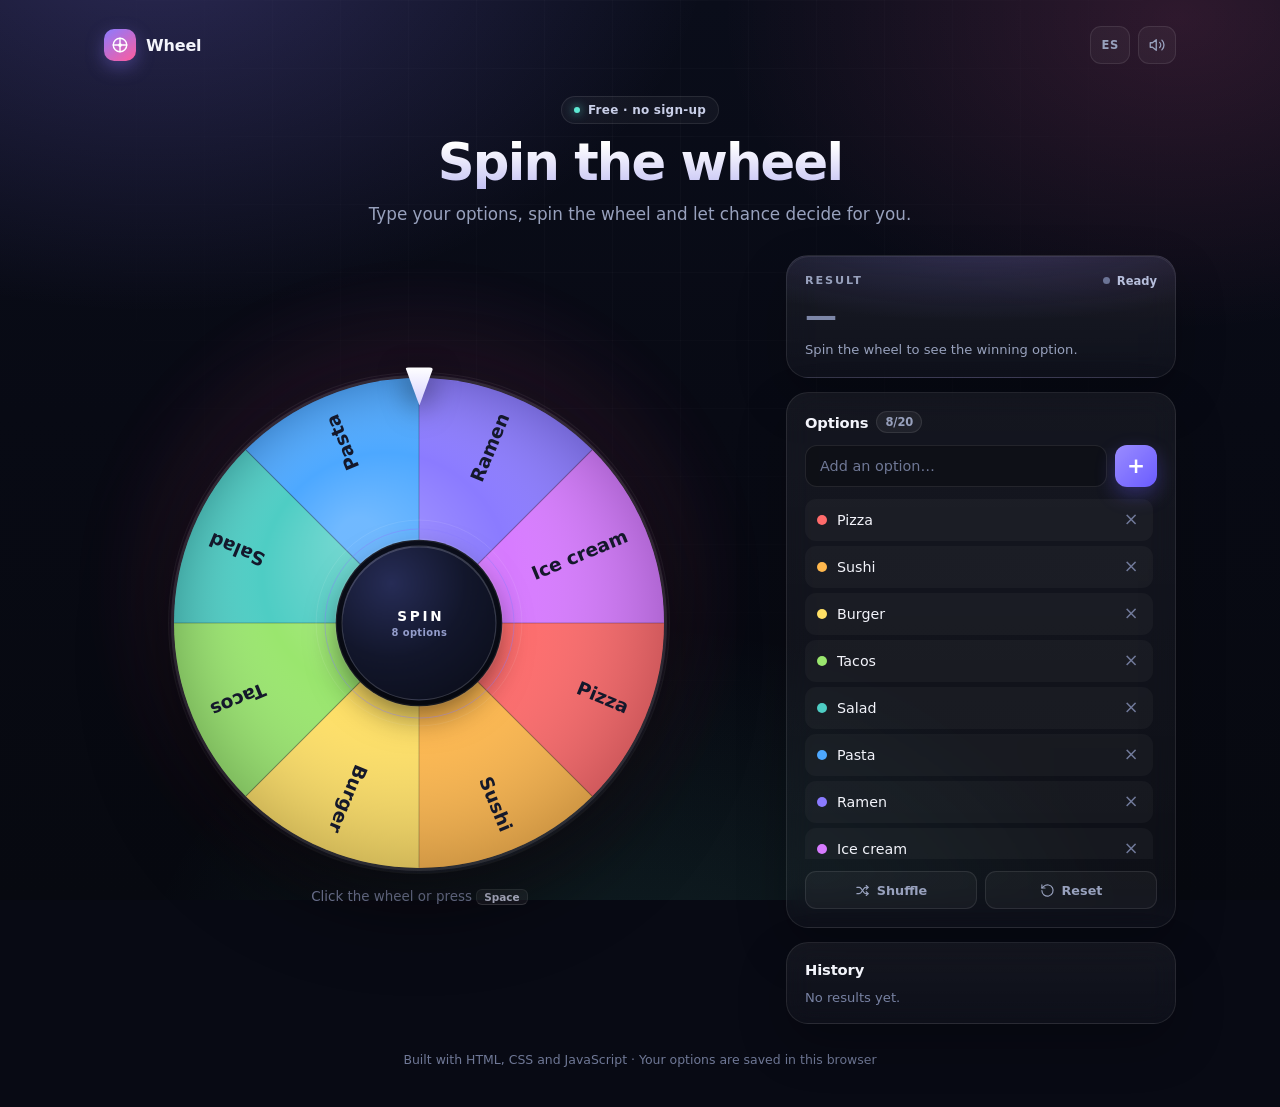
==== en/index.html @ 6be30021 "Añade versión en inglés y selector de idioma" ====
<!DOCTYPE html>
<html lang="en">
<head>
  <meta charset="UTF-8" />
  <meta name="viewport" content="width=device-width, initial-scale=1" />
  <title>Spin the Wheel — Spin and decide</title>
  <meta name="description" content="Free random wheel spinner to decide what to eat, who pays, or anything else. Add your options, spin, and let chance choose. No sign-up." />
  <meta name="theme-color" content="#080a14" />
  <meta name="color-scheme" content="dark" />
  <meta property="og:type" content="website" />
  <meta property="og:locale" content="en_US" />
  <meta property="og:title" content="Spin the Wheel — Spin and decide" />
  <meta property="og:description" content="Add your options, spin the wheel, and let chance choose. Free, no sign-up and no ads." />
  <link rel="alternate" hreflang="es" href="../index.html" />
  <link rel="alternate" hreflang="en" href="index.html" />
  <link rel="icon" href="data:image/svg+xml,%3Csvg xmlns='http://www.w3.org/2000/svg' viewBox='0 0 64 64'%3E%3Ccircle cx='32' cy='32' r='28' fill='%238b7bff'/%3E%3Cpath d='M32 8l7 13H25z' fill='%23fff'/%3E%3Ccircle cx='32' cy='32' r='7' fill='%230b0e1c'/%3E%3C/svg%3E" />
  <link rel="stylesheet" href="../styles.css" />
</head>
<body>
  <canvas id="fx" class="fx" aria-hidden="true"></canvas>

  <div class="app">
    <header class="topbar">
      <div class="brand">
        <span class="brand__icon" aria-hidden="true">
          <svg viewBox="0 0 24 24" fill="none" stroke="currentColor" stroke-width="1.9" stroke-linecap="round">
            <circle cx="12" cy="12" r="9" />
            <path d="M12 3v9M21 12h-9M12 21v-9M3 12h9" />
            <circle cx="12" cy="12" r="2.5" fill="currentColor" stroke="none" />
          </svg>
        </span>
        <span>Wheel</span>
      </div>
      <div class="topbar__actions">
        <a class="lang-switch" href="../index.html" hreflang="es" lang="es" aria-label="Cambiar a español">ES</a>
        <button id="soundBtn" class="icon-btn" type="button" title="Mute sound" aria-label="Mute sound" aria-pressed="false">
          <svg class="icon-on" viewBox="0 0 24 24" fill="none" stroke="currentColor" stroke-width="1.8" stroke-linecap="round" stroke-linejoin="round" aria-hidden="true">
            <path d="M11 5 6 9H3v6h3l5 4V5Z" />
            <path d="M15.5 8.5a5 5 0 0 1 0 7" />
            <path d="M18.5 5.5a9 9 0 0 1 0 13" />
          </svg>
          <svg class="icon-off" viewBox="0 0 24 24" fill="none" stroke="currentColor" stroke-width="1.8" stroke-linecap="round" stroke-linejoin="round" aria-hidden="true">
            <path d="M11 5 6 9H3v6h3l5 4V5Z" />
            <path d="m16 9 5 6M21 9l-5 6" />
          </svg>
        </button>
      </div>
    </header>

    <div class="hero">
      <span class="badge"><span class="badge__dot"></span> Free · no sign-up</span>
      <h1>Spin the wheel</h1>
      <p class="hero__lede">Type your options, spin the wheel and let chance decide for you.</p>
    </div>

    <main class="stage">
      <section class="stage__wheel" aria-label="Wheel">
        <div class="wheel" id="wheel">
          <canvas id="wheelCanvas" role="img" aria-label="Wheel"></canvas>
          <div class="pointer" aria-hidden="true"></div>
          <button id="spinBtn" class="hub" type="button" aria-label="Spin the wheel">
            <span class="hub__label">SPIN</span>
            <span class="hub__sub" id="hubSub">8 options</span>
          </button>
        </div>
        <p class="hint">Click the wheel or press <kbd>Space</kbd></p>
      </section>

      <aside class="panel">
        <section class="card result" id="resultCard" data-state="idle">
          <div class="result__top">
            <span class="result__label">Result</span>
            <span class="result__status"><span class="dot"></span><span id="statusText">Ready</span></span>
          </div>
          <p class="result__value" id="resultValue" aria-live="polite" aria-atomic="true">—</p>
          <p class="result__meta" id="resultMeta">Spin the wheel to see the winning option.</p>
        </section>

        <section class="card">
          <div class="panel__head">
            <h2 class="panel__title">Options <span class="count" id="optCount">0/20</span></h2>
          </div>

          <form class="add-form" id="optionForm" autocomplete="off">
            <label class="sr-only" for="optionInput">New option</label>
            <input id="optionInput" name="option" type="text" maxlength="40" placeholder="Add an option…" />
            <button type="submit" aria-label="Add option">+</button>
          </form>

          <ul class="options" id="optionsList"></ul>
          <p class="options-empty" id="optionsEmpty" hidden>Your wheel is empty. Add at least 2 options.</p>

          <div class="panel__actions">
            <button class="btn" id="shuffleBtn" type="button">
              <svg viewBox="0 0 24 24" fill="none" stroke="currentColor" stroke-width="1.8" stroke-linecap="round" stroke-linejoin="round" aria-hidden="true">
                <path d="M3 7h3.5c1.5 0 2.5.8 3.4 2l4.2 6c.9 1.2 1.9 2 3.4 2H21" />
                <path d="M3 17h3.5c1.5 0 2.5-.8 3.4-2l4.2-6c.9-1.2 1.9-2 3.4-2H21" />
                <path d="m18 4 3 3-3 3M18 14l3 3-3 3" />
              </svg>
              Shuffle
            </button>
            <button class="btn" id="resetBtn" type="button">
              <svg viewBox="0 0 24 24" fill="none" stroke="currentColor" stroke-width="1.8" stroke-linecap="round" stroke-linejoin="round" aria-hidden="true">
                <path d="M3 12a9 9 0 1 0 3-6.7L3 8" />
                <path d="M3 3v5h5" />
              </svg>
              Reset
            </button>
          </div>
        </section>

        <section class="card">
          <div class="panel__head">
            <h2 class="panel__title">History</h2>
          </div>
          <div class="history" id="history"></div>
          <p class="history-empty" id="historyEmpty">No results yet.</p>
        </section>
      </aside>
    </main>

    <footer class="footer">
      <p>Built with HTML, CSS and JavaScript · Your options are saved in this browser</p>
    </footer>
  </div>

  <div class="toast" id="toast" role="status" aria-live="polite"></div>

  <noscript>
    <p class="noscript">Enable JavaScript in your browser to spin the wheel.</p>
  </noscript>

  <script src="app.js"></script>
</body>
</html>
---- styles.css ----
/* ============ Base ============ */
:root {
  --bg: #080a14;
  --surface: rgba(255, 255, 255, 0.045);
  --surface-2: rgba(255, 255, 255, 0.075);
  --line: rgba(255, 255, 255, 0.09);
  --line-strong: rgba(255, 255, 255, 0.16);
  --text: #f3f4fb;
  --muted: #98a1bd;
  --accent: #8b7bff;
  --accent-soft: rgba(139, 123, 255, 0.16);
  --pink: #ff5c9d;
  --green: #5eead4;
  --radius: 22px;
  --font: ui-sans-serif, system-ui, -apple-system, "Segoe UI", Roboto, "Helvetica Neue", Arial, sans-serif;
}

* { box-sizing: border-box; }

html { -webkit-text-size-adjust: 100%; }

body {
  margin: 0;
  min-height: 100svh;
  font-family: var(--font);
  color: var(--text);
  background-color: var(--bg);
  background-image:
    radial-gradient(900px 620px at 12% -8%, rgba(139, 123, 255, 0.26), transparent 62%),
    radial-gradient(760px 520px at 92% 2%, rgba(255, 92, 157, 0.15), transparent 60%),
    radial-gradient(820px 620px at 50% 112%, rgba(94, 234, 212, 0.1), transparent 62%),
    linear-gradient(180deg, #0a0d1a 0%, #080a14 46%, #070910 100%);
  background-attachment: fixed;
  -webkit-font-smoothing: antialiased;
  overflow-x: hidden;
}

body::before {
  content: "";
  position: fixed;
  inset: 0;
  pointer-events: none;
  background-image:
    linear-gradient(rgba(255, 255, 255, 0.022) 1px, transparent 1px),
    linear-gradient(90deg, rgba(255, 255, 255, 0.022) 1px, transparent 1px);
  background-size: 68px 68px;
  -webkit-mask-image: radial-gradient(circle at 50% 18%, #000 0%, transparent 72%);
  mask-image: radial-gradient(circle at 50% 18%, #000 0%, transparent 72%);
  z-index: 0;
}

button, input { font: inherit; }
button { -webkit-tap-highlight-color: transparent; }
::selection { background: rgba(139, 123, 255, 0.35); }

.sr-only {
  position: absolute;
  width: 1px;
  height: 1px;
  padding: 0;
  margin: -1px;
  overflow: hidden;
  clip: rect(0 0 0 0);
  white-space: nowrap;
  border: 0;
}

:focus-visible { outline: 2px solid rgba(139, 123, 255, 0.9); outline-offset: 3px; }

/* ============ Layout ============ */
.fx {
  position: fixed;
  inset: 0;
  width: 100%;
  height: 100%;
  pointer-events: none;
  z-index: 50;
}

.app {
  position: relative;
  z-index: 1;
  width: 100%;
  max-width: 1120px;
  margin: 0 auto;
  padding: 26px 24px 40px;
  display: flex;
  flex-direction: column;
  gap: 22px;
}

.topbar {
  display: flex;
  align-items: center;
  justify-content: space-between;
  gap: 16px;
}

.brand {
  display: flex;
  align-items: center;
  gap: 10px;
  color: var(--text);
  font-size: 1rem;
  font-weight: 800;
  letter-spacing: -0.01em;
}

.brand__icon {
  display: grid;
  place-items: center;
  width: 32px;
  height: 32px;
  border-radius: 10px;
  color: #fff;
  background: linear-gradient(145deg, #8b7bff, #ff5c9d);
  box-shadow: 0 6px 18px rgba(139, 123, 255, 0.35);
}

.brand__icon svg { width: 18px; height: 18px; }

.hero {
  display: flex;
  flex-direction: column;
  align-items: center;
  gap: 12px;
  padding: 10px 0 6px;
  text-align: center;
}

.badge {
  display: inline-flex;
  align-items: center;
  gap: 8px;
  padding: 6px 12px;
  border: 1px solid var(--line);
  border-radius: 999px;
  background: rgba(255, 255, 255, 0.04);
  color: #c9cfe8;
  font-size: 0.75rem;
  font-weight: 600;
  letter-spacing: 0.02em;
}

.badge__dot {
  width: 6px;
  height: 6px;
  border-radius: 50%;
  background: var(--green);
  box-shadow: 0 0 10px rgba(94, 234, 212, 0.9);
}

.hero h1 {
  margin: 0;
  font-size: clamp(2.05rem, 4.6vw, 3.2rem);
  font-weight: 800;
  line-height: 1.03;
  letter-spacing: -0.035em;
  background: linear-gradient(180deg, #ffffff 15%, #c4c1f4 100%);
  -webkit-background-clip: text;
  background-clip: text;
  color: transparent;
}

.hero__lede {
  max-width: 54ch;
  margin: 0;
  color: var(--muted);
  font-size: clamp(0.95rem, 1.4vw, 1.05rem);
  line-height: 1.55;
}

.stage {
  display: grid;
  grid-template-columns: minmax(0, 1fr) minmax(340px, 390px);
  align-items: center;
  gap: clamp(24px, 4vw, 52px);
}

.stage__wheel {
  display: flex;
  flex-direction: column;
  align-items: center;
  gap: 16px;
  min-width: 0;
}

.panel {
  display: flex;
  flex-direction: column;
  gap: 14px;
  min-width: 0;
}

.footer {
  margin-top: 6px;
  color: #6f7896;
  font-size: 0.78rem;
  text-align: center;
}

.footer p { margin: 0; }

/* ============ Botones base ============ */
.icon-btn {
  display: grid;
  place-items: center;
  width: 38px;
  height: 38px;
  padding: 0;
  border: 1px solid var(--line);
  border-radius: 11px;
  background: rgba(255, 255, 255, 0.04);
  color: var(--muted);
  cursor: pointer;
  transition: color 0.18s ease, background 0.18s ease, border-color 0.18s ease;
}

.icon-btn svg { width: 18px; height: 18px; }
.icon-btn:hover { color: #fff; background: rgba(255, 255, 255, 0.09); }
.icon-btn .icon-off { display: none; }
.icon-btn[aria-pressed="true"] { color: #d9d4ff; background: var(--accent-soft); border-color: rgba(139, 123, 255, 0.4); }
.icon-btn[aria-pressed="true"] .icon-on { display: none; }
.icon-btn[aria-pressed="true"] .icon-off { display: block; }

.topbar__actions {
  display: flex;
  align-items: center;
  gap: 8px;
}

.lang-switch {
  display: inline-flex;
  align-items: center;
  justify-content: center;
  min-width: 38px;
  height: 38px;
  padding: 0 10px;
  border: 1px solid var(--line);
  border-radius: 11px;
  background: rgba(255, 255, 255, 0.04);
  color: var(--muted);
  font-size: 0.72rem;
  font-weight: 700;
  letter-spacing: 0.06em;
  text-decoration: none;
  transition: color 0.18s ease, background 0.18s ease, border-color 0.18s ease;
}

.lang-switch:hover {
  color: #fff;
  background: rgba(255, 255, 255, 0.09);
}

/* ============ Ruleta ============ */
.wheel {
  position: relative;
  width: min(100%, 500px);
  aspect-ratio: 1 / 1;
  isolation: isolate;
}

.wheel::before {
  content: "";
  position: absolute;
  inset: -18%;
  z-index: -1;
  border-radius: 50%;
  background: radial-gradient(circle at 50% 45%, rgba(139, 123, 255, 0.32), rgba(255, 92, 157, 0.1) 42%, transparent 66%);
  filter: blur(26px);
  opacity: 0.85;
  transition: opacity 0.4s ease;
}

.wheel.is-spinning::before { opacity: 1; }

#wheelCanvas {
  position: relative;
  z-index: 1;
  display: block;
  width: 100%;
  height: 100%;
  border-radius: 50%;
  cursor: pointer;
  box-shadow:
    0 30px 80px rgba(0, 0, 0, 0.55),
    0 0 0 1px rgba(255, 255, 255, 0.07);
  transition: box-shadow 0.4s ease;
}

.wheel.is-spinning #wheelCanvas {
  cursor: default;
  box-shadow:
    0 34px 100px rgba(0, 0, 0, 0.6),
    0 0 70px rgba(139, 123, 255, 0.22),
    0 0 0 1px rgba(255, 255, 255, 0.12);
}

.pointer {
  position: absolute;
  top: -6px;
  left: 50%;
  z-index: 3;
  width: 28px;
  height: 38px;
  transform: translateX(-50%);
  filter: drop-shadow(0 8px 14px rgba(0, 0, 0, 0.55));
}

.pointer::before {
  content: "";
  display: block;
  width: 100%;
  height: 100%;
  background: linear-gradient(180deg, #ffffff 0%, #d5d0ff 100%);
  clip-path: polygon(0 0, 100% 0, 50% 100%);
  border-radius: 4px 4px 2px 2px;
}

.hub {
  position: absolute;
  top: 50%;
  left: 50%;
  z-index: 2;
  display: flex;
  flex-direction: column;
  align-items: center;
  justify-content: center;
  gap: 4px;
  width: 31%;
  aspect-ratio: 1;
  padding: 0;
  transform: translate(-50%, -50%);
  border: 1px solid rgba(255, 255, 255, 0.16);
  border-radius: 50%;
  background: radial-gradient(circle at 32% 24%, #262c56 0%, #12162b 48%, #090c17 100%);
  box-shadow:
    0 14px 34px rgba(0, 0, 0, 0.55),
    inset 0 1px 0 rgba(255, 255, 255, 0.18);
  color: #fff;
  cursor: pointer;
  transition: transform 0.2s ease, box-shadow 0.2s ease;
}

.hub::after {
  content: "";
  position: absolute;
  inset: -12%;
  border: 1px solid rgba(139, 123, 255, 0.4);
  border-radius: 50%;
  pointer-events: none;
  animation: hubPulse 3s ease-out infinite;
}

.hub:hover:not(:disabled) {
  transform: translate(-50%, -50%) scale(1.06);
  box-shadow:
    0 18px 44px rgba(139, 123, 255, 0.32),
    inset 0 1px 0 rgba(255, 255, 255, 0.24);
}

.hub:active:not(:disabled) { transform: translate(-50%, -50%) scale(0.97); }
.hub:disabled { cursor: default; }
.wheel:not(.is-spinning) .hub:disabled { opacity: 0.6; }

.wheel.is-spinning .hub::after { animation: none; opacity: 0; }

.hub__label {
  font-size: clamp(0.68rem, 1.55vw, 0.85rem);
  font-weight: 800;
  letter-spacing: 0.2em;
  text-indent: 0.2em;
  line-height: 1;
}

.hub__sub {
  color: #949dcb;
  font-size: clamp(0.52rem, 1.05vw, 0.62rem);
  font-weight: 600;
  letter-spacing: 0.04em;
  line-height: 1;
}

@keyframes hubPulse {
  0% { transform: scale(0.94); opacity: 0.75; }
  70% { transform: scale(1.22); opacity: 0; }
  100% { transform: scale(1.22); opacity: 0; }
}

.hint {
  margin: 0;
  color: #7d87a8;
  font-size: 0.84rem;
  text-align: center;
}

kbd {
  display: inline-block;
  padding: 1px 7px;
  border: 1px solid var(--line);
  border-bottom-color: var(--line-strong);
  border-radius: 6px;
  background: rgba(255, 255, 255, 0.06);
  color: #c6cbe2;
  font: inherit;
  font-size: 0.78em;
  font-weight: 600;
}

/* ============ Tarjetas ============ */
.card {
  position: relative;
  padding: 18px;
  border: 1px solid var(--line);
  border-radius: var(--radius);
  background: linear-gradient(180deg, rgba(255, 255, 255, 0.055), rgba(255, 255, 255, 0.028));
  box-shadow: 0 20px 50px rgba(0, 0, 0, 0.24);
  backdrop-filter: blur(14px);
  -webkit-backdrop-filter: blur(14px);
}

.panel__head {
  display: flex;
  align-items: center;
  justify-content: space-between;
  gap: 12px;
  margin-bottom: 12px;
}

.panel__title {
  display: flex;
  align-items: center;
  gap: 8px;
  margin: 0;
  font-size: 0.92rem;
  font-weight: 700;
  letter-spacing: -0.01em;
}

.count {
  padding: 3px 8px;
  border: 1px solid var(--line);
  border-radius: 999px;
  background: rgba(255, 255, 255, 0.05);
  color: var(--muted);
  font-size: 0.72rem;
  font-weight: 600;
  font-variant-numeric: tabular-nums;
}

/* ============ Resultado ============ */
.result {
  overflow: hidden;
  background:
    radial-gradient(130% 120% at 50% -20%, rgba(139, 123, 255, 0.22), transparent 62%),
    linear-gradient(180deg, rgba(255, 255, 255, 0.065), rgba(255, 255, 255, 0.03));
}

.result::after {
  content: "";
  position: absolute;
  inset: 0;
  border-radius: inherit;
  box-shadow: inset 0 1px 0 rgba(255, 255, 255, 0.07);
  pointer-events: none;
}

.result__top {
  display: flex;
  align-items: center;
  justify-content: space-between;
  gap: 12px;
}

.result__label {
  color: var(--muted);
  font-size: 0.7rem;
  font-weight: 700;
  letter-spacing: 0.17em;
  text-transform: uppercase;
}

.result__status {
  display: inline-flex;
  align-items: center;
  gap: 7px;
  color: #b7bfdc;
  font-size: 0.72rem;
  font-weight: 600;
}

.result__status .dot {
  width: 7px;
  height: 7px;
  border-radius: 50%;
  background: #6b7495;
  transition: background 0.25s ease, box-shadow 0.25s ease;
}

.result[data-state="spinning"] .result__status .dot {
  background: var(--accent);
  box-shadow: 0 0 10px rgba(139, 123, 255, 0.9);
  animation: blink 0.9s ease-in-out infinite;
}

.result[data-state="done"] .result__status .dot {
  background: #6ee7a0;
  box-shadow: 0 0 10px rgba(110, 231, 160, 0.8);
}

@keyframes blink {
  0%, 100% { opacity: 1; }
  50% { opacity: 0.25; }
}

.result__value {
  min-height: 1.2em;
  margin: 10px 0 4px;
  color: #7d87a8;
  font-size: clamp(1.6rem, 2.8vw, 2rem);
  font-weight: 800;
  line-height: 1.15;
  letter-spacing: -0.025em;
  overflow-wrap: anywhere;
}

.result__value.is-win {
  color: var(--win, #fff);
  text-shadow: 0 0 34px color-mix(in srgb, var(--win, #fff) 45%, transparent);
}

.result.is-pop .result__value { animation: popIn 0.5s cubic-bezier(0.22, 0.9, 0.3, 1.4); }

@keyframes popIn {
  0% { transform: scale(0.9); opacity: 0.3; }
  60% { transform: scale(1.04); opacity: 1; }
  100% { transform: scale(1); opacity: 1; }
}

.result__meta {
  margin: 0;
  color: var(--muted);
  font-size: 0.82rem;
  line-height: 1.45;
}

/* ============ Opciones ============ */
.add-form {
  display: flex;
  gap: 8px;
  margin-bottom: 12px;
}

.add-form input {
  flex: 1;
  min-width: 0;
  height: 42px;
  padding: 0 14px;
  border: 1px solid var(--line);
  border-radius: 12px;
  background: rgba(0, 0, 0, 0.24);
  color: var(--text);
  font-size: 0.9rem;
  outline: none;
  transition: border-color 0.18s ease, box-shadow 0.18s ease;
}

.add-form input::placeholder { color: #6f7896; }

.add-form input:focus {
  border-color: rgba(139, 123, 255, 0.6);
  box-shadow: 0 0 0 4px rgba(139, 123, 255, 0.14);
}

.add-form input:disabled { opacity: 0.55; }

.add-form button {
  display: grid;
  place-items: center;
  width: 42px;
  height: 42px;
  padding: 0;
  border: none;
  border-radius: 12px;
  background: linear-gradient(135deg, #9a8cff, #6a5cff);
  box-shadow: 0 8px 20px rgba(106, 92, 255, 0.32);
  color: #fff;
  font-size: 1.35rem;
  font-weight: 600;
  line-height: 1;
  cursor: pointer;
  transition: transform 0.16s ease, filter 0.16s ease, opacity 0.16s ease;
}

.add-form button:hover:not(:disabled) { transform: translateY(-1px); filter: brightness(1.1); }
.add-form button:active:not(:disabled) { transform: translateY(0) scale(0.97); }
.add-form button:disabled { opacity: 0.5; cursor: default; }

.options {
  display: flex;
  flex-direction: column;
  gap: 5px;
  max-height: 360px;
  margin: 0;
  padding: 0 4px 0 0;
  overflow-y: auto;
  list-style: none;
  scrollbar-width: thin;
  scrollbar-color: rgba(255, 255, 255, 0.18) transparent;
}

.options::-webkit-scrollbar { width: 6px; }
.options::-webkit-scrollbar-track { background: transparent; }
.options::-webkit-scrollbar-thumb { background: rgba(255, 255, 255, 0.16); border-radius: 999px; }

.option {
  display: flex;
  align-items: center;
  gap: 10px;
  padding: 7px 8px 7px 11px;
  border: 1px solid transparent;
  border-radius: 11px;
  background: rgba(255, 255, 255, 0.03);
  transition: background 0.16s ease, border-color 0.16s ease;
}

.option:hover { background: rgba(255, 255, 255, 0.06); border-color: var(--line); }

.option__dot {
  flex: none;
  width: 10px;
  height: 10px;
  border-radius: 50%;
  background: var(--c, #fff);
}

.option__label {
  flex: 1;
  min-width: 0;
  overflow: hidden;
  font-size: 0.89rem;
  text-overflow: ellipsis;
  white-space: nowrap;
}

.option__remove {
  flex: none;
  display: grid;
  place-items: center;
  width: 26px;
  height: 26px;
  padding: 0;
  border: none;
  border-radius: 7px;
  background: transparent;
  color: #727b9b;
  font-size: 1.1rem;
  line-height: 1;
  cursor: pointer;
  transition: background 0.16s ease, color 0.16s ease;
}

.option__remove:hover:not(:disabled) { background: rgba(255, 107, 107, 0.16); color: #ffa3a3; }
.option__remove:disabled { opacity: 0.4; cursor: default; }

.options-empty {
  margin: 0;
  padding: 22px 12px;
  border: 1px dashed var(--line);
  border-radius: 12px;
  color: var(--muted);
  font-size: 0.84rem;
  text-align: center;
}

.panel__actions {
  display: flex;
  gap: 8px;
  margin-top: 12px;
}

.btn {
  flex: 1;
  display: inline-flex;
  align-items: center;
  justify-content: center;
  gap: 7px;
  height: 38px;
  padding: 0 10px;
  border: 1px solid var(--line);
  border-radius: 11px;
  background: rgba(255, 255, 255, 0.04);
  color: var(--muted);
  font-size: 0.8rem;
  font-weight: 600;
  white-space: nowrap;
  cursor: pointer;
  transition: color 0.16s ease, background 0.16s ease, opacity 0.16s ease;
}

.btn svg { width: 15px; height: 15px; }
.btn:hover:not(:disabled) { color: #fff; background: rgba(255, 255, 255, 0.08); }
.btn:disabled { opacity: 0.45; cursor: default; }

/* ============ Historial ============ */
.history {
  display: flex;
  flex-wrap: wrap;
  gap: 7px;
}

.chip {
  display: inline-flex;
  align-items: center;
  gap: 7px;
  max-width: 100%;
  padding: 6px 10px;
  border: 1px solid var(--line);
  border-radius: 999px;
  background: rgba(255, 255, 255, 0.05);
  color: #d8dcf0;
  font-size: 0.78rem;
}

.chip__dot {
  flex: none;
  width: 7px;
  height: 7px;
  border-radius: 50%;
  background: var(--c, #fff);
}

.chip > span:last-child {
  overflow: hidden;
  text-overflow: ellipsis;
  white-space: nowrap;
}

.history-empty {
  margin: 0;
  color: #7882a3;
  font-size: 0.82rem;
}

/* ============ Toast ============ */
.toast {
  position: fixed;
  bottom: 26px;
  left: 50%;
  z-index: 60;
  padding: 11px 18px;
  transform: translate(-50%, 14px);
  border: 1px solid var(--line-strong);
  border-radius: 12px;
  background: #161b30;
  box-shadow: 0 18px 40px rgba(0, 0, 0, 0.5);
  color: #fff;
  font-size: 0.86rem;
  opacity: 0;
  pointer-events: none;
  transition: opacity 0.22s ease, transform 0.22s ease;
}

.toast.is-visible { opacity: 1; transform: translate(-50%, 0); }

.noscript {
  position: fixed;
  bottom: 24px;
  left: 50%;
  z-index: 70;
  max-width: calc(100% - 32px);
  margin: 0;
  padding: 12px 18px;
  transform: translateX(-50%);
  border: 1px solid var(--line-strong);
  border-radius: 12px;
  background: #1a1430;
  color: #ffd7d7;
  font-size: 0.88rem;
  text-align: center;
}

/* ============ Responsive ============ */
@media (max-width: 960px) {
  .stage { grid-template-columns: 1fr; }
  .stage__wheel { justify-self: center; width: min(100%, 470px); }
  .panel { width: 100%; max-width: 560px; margin: 0 auto; }
}

@media (max-width: 560px) {
  .app { gap: 18px; padding: 18px 16px 32px; }
  .hero { padding-top: 4px; }
  .hero__lede { font-size: 0.92rem; }
  .wheel { width: min(100%, 400px); }
  .card { padding: 15px; border-radius: 19px; }
  .pointer { width: 24px; height: 32px; }
  .footer { font-size: 0.72rem; }
}

@media (prefers-reduced-motion: reduce) {
  *, *::before, *::after {
    animation-duration: 0.01ms !important;
    animation-iteration-count: 1 !important;
    transition-duration: 0.01ms !important;
  }
}
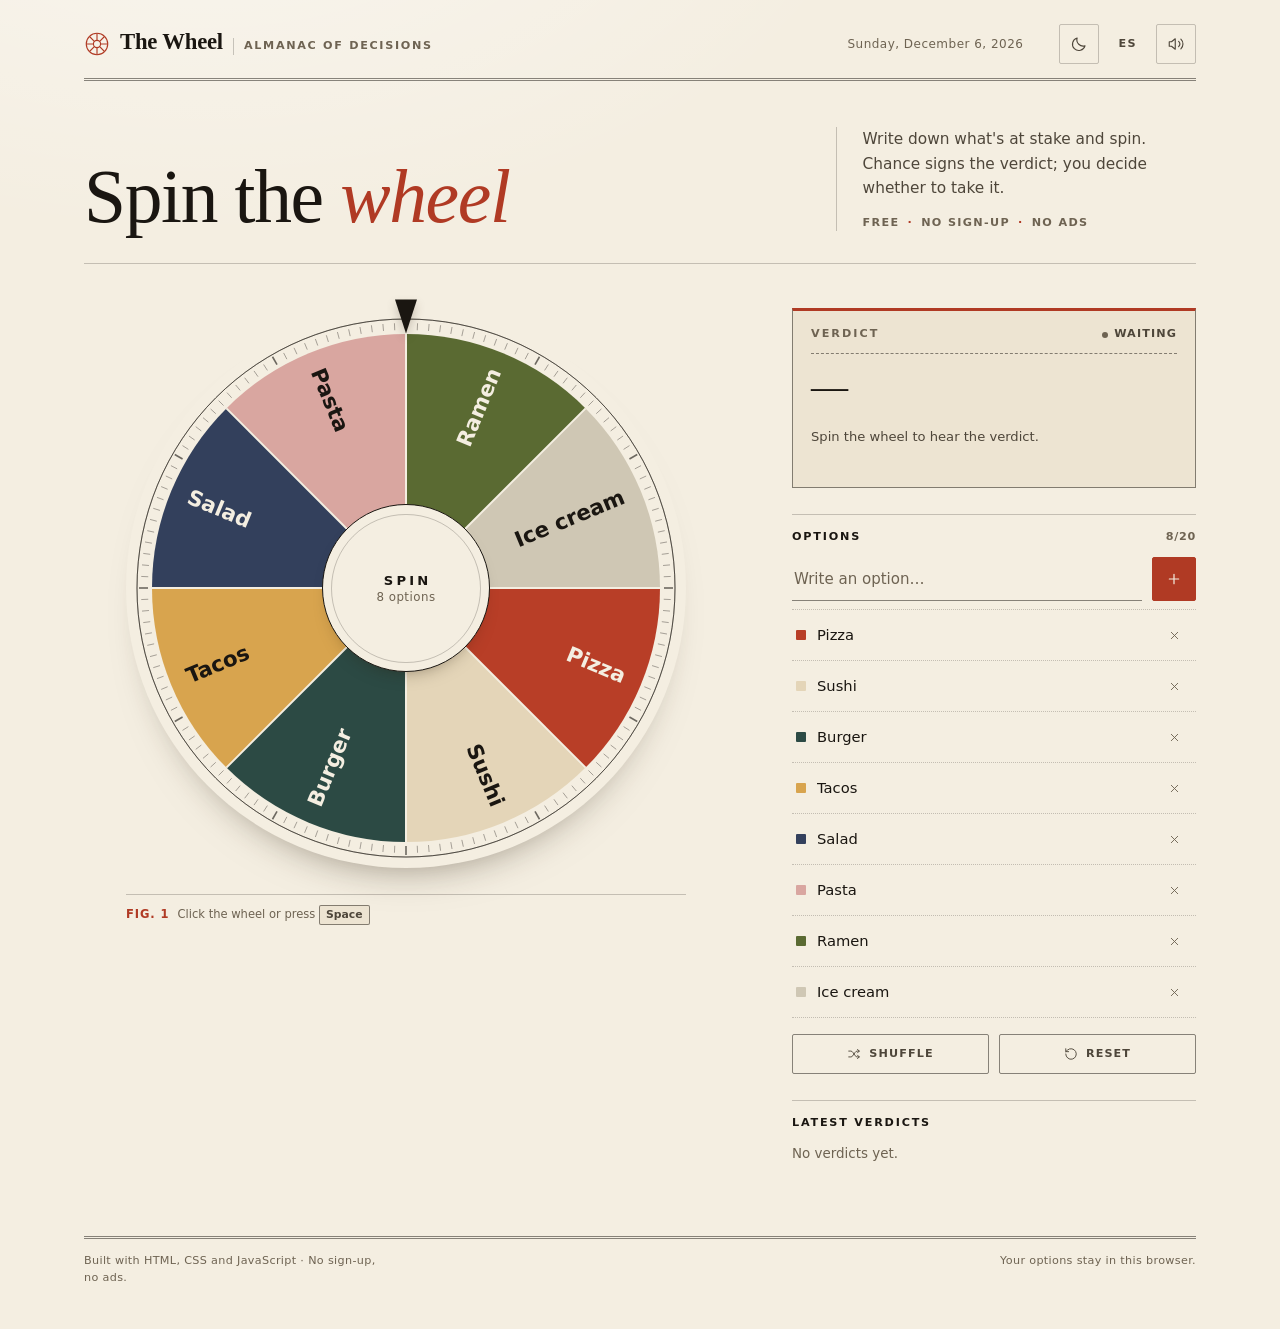
==== commit 1558a7e9: "Rediseña la ruleta con estilo editorial y temas dia/noche - Nuevo sistema visual de almanaque impres" ====
--- a/en/index.html
+++ b/en/index.html
@@ -5,41 +5,68 @@
   <meta name="viewport" content="width=device-width, initial-scale=1" />
   <title>Spin the Wheel — Spin and decide</title>
   <meta name="description" content="Free random wheel spinner to decide what to eat, who pays, or anything else. Add your options, spin, and let chance choose. No sign-up." />
-  <meta name="theme-color" content="#080a14" />
-  <meta name="color-scheme" content="dark" />
+  <meta name="theme-color" id="themeColor" content="#f4eee1" />
   <meta property="og:type" content="website" />
   <meta property="og:locale" content="en_US" />
   <meta property="og:title" content="Spin the Wheel — Spin and decide" />
   <meta property="og:description" content="Add your options, spin the wheel, and let chance choose. Free, no sign-up and no ads." />
   <link rel="alternate" hreflang="es" href="../index.html" />
   <link rel="alternate" hreflang="en" href="index.html" />
-  <link rel="icon" href="data:image/svg+xml,%3Csvg xmlns='http://www.w3.org/2000/svg' viewBox='0 0 64 64'%3E%3Ccircle cx='32' cy='32' r='28' fill='%238b7bff'/%3E%3Cpath d='M32 8l7 13H25z' fill='%23fff'/%3E%3Ccircle cx='32' cy='32' r='7' fill='%230b0e1c'/%3E%3C/svg%3E" />
+  <script>
+    (function () {
+      try {
+        var stored = localStorage.getItem("ruleta-theme");
+        var theme = stored === "day" || stored === "night"
+          ? stored
+          : (window.matchMedia("(prefers-color-scheme: dark)").matches ? "night" : "day");
+        document.documentElement.dataset.theme = theme;
+      } catch (error) {
+        document.documentElement.dataset.theme = "day";
+      }
+    })();
+  </script>
+  <link rel="icon" href="data:image/svg+xml,%3Csvg xmlns='http://www.w3.org/2000/svg' viewBox='0 0 64 64'%3E%3Ccircle cx='32' cy='32' r='28' fill='%23b03a24'/%3E%3Ccircle cx='32' cy='32' r='15' fill='none' stroke='%23f4eee1' stroke-width='2'/%3E%3Cpath d='M32 6l6 14H26z' fill='%23f4eee1'/%3E%3Ccircle cx='32' cy='32' r='4' fill='%231a1611'/%3E%3C/svg%3E" />
+  <link rel="preload" href="../assets/fonts/bodoni-moda-latin.woff2" as="font" type="font/woff2" crossorigin />
+  <link rel="preload" href="../assets/fonts/karla-latin.woff2" as="font" type="font/woff2" crossorigin />
   <link rel="stylesheet" href="../styles.css" />
 </head>
 <body>
   <canvas id="fx" class="fx" aria-hidden="true"></canvas>
 
   <div class="app">
-    <header class="topbar">
-      <div class="brand">
-        <span class="brand__icon" aria-hidden="true">
-          <svg viewBox="0 0 24 24" fill="none" stroke="currentColor" stroke-width="1.9" stroke-linecap="round">
-            <circle cx="12" cy="12" r="9" />
-            <path d="M12 3v9M21 12h-9M12 21v-9M3 12h9" />
-            <circle cx="12" cy="12" r="2.5" fill="currentColor" stroke="none" />
+    <header class="masthead">
+      <a class="wordmark" href="index.html" aria-label="The Wheel, home">
+        <svg class="wordmark__mark" viewBox="0 0 32 32" fill="none" stroke="currentColor" stroke-width="1.4" aria-hidden="true">
+          <circle cx="16" cy="16" r="13.2" />
+          <circle cx="16" cy="16" r="4.4" />
+          <path d="M16 2.8v8.8M16 20.4v8.8M2.8 16h8.8M20.4 16h8.8M6.8 6.8l6.2 6.2M19 19l6.2 6.2M25.2 6.8L19 13M13 19l-6.2 6.2" />
+        </svg>
+        <span class="wordmark__name">The Wheel</span>
+        <span class="wordmark__tag">Almanac of decisions</span>
+      </a>
+
+      <p class="dateline" id="issueDate">Today's edition</p>
+
+      <div class="masthead__actions">
+        <button id="themeBtn" class="icon-btn theme-btn" type="button" title="Switch to night mode" aria-label="Switch to night mode" aria-pressed="false">
+          <svg class="icon-moon" viewBox="0 0 24 24" fill="none" stroke="currentColor" stroke-width="1.5" stroke-linecap="round" stroke-linejoin="round" aria-hidden="true">
+            <path d="M20 14.5A8.5 8.5 0 0 1 9.5 4a8.5 8.5 0 1 0 10.5 10.5Z" />
           </svg>
-        </span>
-        <span>Wheel</span>
-      </div>
-      <div class="topbar__actions">
-        <a class="lang-switch" href="../index.html" hreflang="es" lang="es" aria-label="Cambiar a español">ES</a>
+          <svg class="icon-sun" viewBox="0 0 24 24" fill="none" stroke="currentColor" stroke-width="1.5" stroke-linecap="round" stroke-linejoin="round" aria-hidden="true">
+            <circle cx="12" cy="12" r="4.2" />
+            <path d="M12 2v2.4M12 19.6V22M2 12h2.4M19.6 12H22M4.9 4.9l1.7 1.7M17.4 17.4l1.7 1.7M19.1 4.9l-1.7 1.7M6.6 17.4l-1.7 1.7" />
+          </svg>
+        </button>
+
+        <a class="lang-link" href="../index.html" hreflang="es" lang="es" aria-label="Cambiar a español (versión en español)">ES</a>
+
         <button id="soundBtn" class="icon-btn" type="button" title="Mute sound" aria-label="Mute sound" aria-pressed="false">
-          <svg class="icon-on" viewBox="0 0 24 24" fill="none" stroke="currentColor" stroke-width="1.8" stroke-linecap="round" stroke-linejoin="round" aria-hidden="true">
+          <svg class="icon-on" viewBox="0 0 24 24" fill="none" stroke="currentColor" stroke-width="1.5" stroke-linecap="round" stroke-linejoin="round" aria-hidden="true">
             <path d="M11 5 6 9H3v6h3l5 4V5Z" />
             <path d="M15.5 8.5a5 5 0 0 1 0 7" />
             <path d="M18.5 5.5a9 9 0 0 1 0 13" />
           </svg>
-          <svg class="icon-off" viewBox="0 0 24 24" fill="none" stroke="currentColor" stroke-width="1.8" stroke-linecap="round" stroke-linejoin="round" aria-hidden="true">
+          <svg class="icon-off" viewBox="0 0 24 24" fill="none" stroke="currentColor" stroke-width="1.5" stroke-linecap="round" stroke-linejoin="round" aria-hidden="true">
             <path d="M11 5 6 9H3v6h3l5 4V5Z" />
             <path d="m16 9 5 6M21 9l-5 6" />
           </svg>
@@ -48,51 +75,68 @@
     </header>
 
     <div class="hero">
-      <span class="badge"><span class="badge__dot"></span> Free · no sign-up</span>
-      <h1>Spin the wheel</h1>
-      <p class="hero__lede">Type your options, spin the wheel and let chance decide for you.</p>
+      <h1 class="hero__title">Spin the <em>wheel</em></h1>
+      <div class="hero__aside">
+        <p class="hero__lede">Write down what's at stake and spin. Chance signs the verdict; you decide whether to take it.</p>
+        <p class="hero__meta">
+          <span>Free</span>
+          <span>No sign-up</span>
+          <span>No ads</span>
+        </p>
+      </div>
     </div>
 
     <main class="stage">
       <section class="stage__wheel" aria-label="Wheel">
-        <div class="wheel" id="wheel">
-          <canvas id="wheelCanvas" role="img" aria-label="Wheel"></canvas>
-          <div class="pointer" aria-hidden="true"></div>
-          <button id="spinBtn" class="hub" type="button" aria-label="Spin the wheel">
-            <span class="hub__label">SPIN</span>
-            <span class="hub__sub" id="hubSub">8 options</span>
-          </button>
+        <div class="plate">
+          <div class="wheel" id="wheel">
+            <canvas id="wheelCanvas" role="img" aria-label="Wheel"></canvas>
+            <div class="pointer" aria-hidden="true"></div>
+            <button id="spinBtn" class="hub" type="button" aria-label="Spin the wheel">
+              <span class="hub__label">Spin</span>
+              <span class="hub__sub" id="hubSub">8 options</span>
+            </button>
+          </div>
         </div>
-        <p class="hint">Click the wheel or press <kbd>Space</kbd></p>
+        <p class="caption">
+          <span class="caption__fig">Fig. 1</span>
+          <span class="caption__pointer">Click the wheel or press <kbd>Space</kbd></span>
+          <span class="caption__touch">Tap the wheel to spin</span>
+        </p>
       </section>
 
-      <aside class="panel">
-        <section class="card result" id="resultCard" data-state="idle">
-          <div class="result__top">
-            <span class="result__label">Result</span>
-            <span class="result__status"><span class="dot"></span><span id="statusText">Ready</span></span>
+      <aside class="panel" aria-label="Wheel panel">
+        <section class="slip result" id="resultCard" data-state="idle">
+          <div class="slip__head">
+            <span class="label">Verdict</span>
+            <span class="status"><span class="dot"></span><span id="statusText">Waiting</span></span>
           </div>
           <p class="result__value" id="resultValue" aria-live="polite" aria-atomic="true">—</p>
-          <p class="result__meta" id="resultMeta">Spin the wheel to see the winning option.</p>
+          <p class="result__meta" id="resultMeta">Spin the wheel to hear the verdict.</p>
         </section>
 
-        <section class="card">
-          <div class="panel__head">
-            <h2 class="panel__title">Options <span class="count" id="optCount">0/20</span></h2>
+        <section class="block">
+          <div class="block__head">
+            <h2 class="block__title" id="optionsTitle">Options</h2>
+            <span class="count" id="optCount">0/20</span>
           </div>
 
           <form class="add-form" id="optionForm" autocomplete="off">
             <label class="sr-only" for="optionInput">New option</label>
-            <input id="optionInput" name="option" type="text" maxlength="40" placeholder="Add an option…" />
-            <button type="submit" aria-label="Add option">+</button>
+            <input id="optionInput" name="option" type="text" maxlength="40" placeholder="Write an option…" />
+            <button type="submit" aria-label="Add option">
+              <svg viewBox="0 0 24 24" fill="none" stroke="currentColor" stroke-width="1.8" stroke-linecap="round" aria-hidden="true">
+                <path d="M12 5v14M5 12h14" />
+              </svg>
+            </button>
           </form>
 
-          <ul class="options" id="optionsList"></ul>
-          <p class="options-empty" id="optionsEmpty" hidden>Your wheel is empty. Add at least 2 options.</p>
+          <ul class="options" id="optionsList" aria-labelledby="optionsTitle"></ul>
+          <p class="options-empty" id="optionsEmpty" hidden>The wheel is blank. Add at least two options.</p>
 
           <div class="panel__actions">
             <button class="btn" id="shuffleBtn" type="button">
-              <svg viewBox="0 0 24 24" fill="none" stroke="currentColor" stroke-width="1.8" stroke-linecap="round" stroke-linejoin="round" aria-hidden="true">
+              <svg viewBox="0 0 24 24" fill="none" stroke="currentColor" stroke-width="1.6" stroke-linecap="round" stroke-linejoin="round" aria-hidden="true">
                 <path d="M3 7h3.5c1.5 0 2.5.8 3.4 2l4.2 6c.9 1.2 1.9 2 3.4 2H21" />
                 <path d="M3 17h3.5c1.5 0 2.5-.8 3.4-2l4.2-6c.9-1.2 1.9-2 3.4-2H21" />
                 <path d="m18 4 3 3-3 3M18 14l3 3-3 3" />
@@ -100,7 +144,7 @@
               Shuffle
             </button>
             <button class="btn" id="resetBtn" type="button">
-              <svg viewBox="0 0 24 24" fill="none" stroke="currentColor" stroke-width="1.8" stroke-linecap="round" stroke-linejoin="round" aria-hidden="true">
+              <svg viewBox="0 0 24 24" fill="none" stroke="currentColor" stroke-width="1.6" stroke-linecap="round" stroke-linejoin="round" aria-hidden="true">
                 <path d="M3 12a9 9 0 1 0 3-6.7L3 8" />
                 <path d="M3 3v5h5" />
               </svg>
@@ -109,18 +153,19 @@
           </div>
         </section>
 
-        <section class="card">
-          <div class="panel__head">
-            <h2 class="panel__title">History</h2>
+        <section class="block">
+          <div class="block__head">
+            <h2 class="block__title">Latest verdicts</h2>
           </div>
           <div class="history" id="history"></div>
-          <p class="history-empty" id="historyEmpty">No results yet.</p>
+          <p class="history-empty" id="historyEmpty">No verdicts yet.</p>
         </section>
       </aside>
     </main>
 
-    <footer class="footer">
-      <p>Built with HTML, CSS and JavaScript · Your options are saved in this browser</p>
+    <footer class="colophon">
+      <p>Built with HTML, CSS and JavaScript · No sign-up, no ads.</p>
+      <p>Your options stay in this browser.</p>
     </footer>
   </div>
 
--- a/styles.css
+++ b/styles.css
@@ -1,73 +1,178 @@
-/* ============ Base ============ */
+/* ============================================================================
+   La Ruleta — Almanaque de decisiones
+   Editorial almanac: ivory paper by day, ink by night. Flat spot inks,
+   hairline rules, didone display. No glass, no glow, no gradient text.
+   ============================================================================ */
+
+/* ---------- Tipografía autoalojada ---------- */
+
+@font-face {
+  font-family: "Bodoni Moda";
+  font-style: normal;
+  font-weight: 400 700;
+  font-display: swap;
+  src: url("assets/fonts/bodoni-moda-latin.woff2") format("woff2");
+  unicode-range: U+0000-00FF, U+0131, U+0152-0153, U+02BB-02BC, U+02C6, U+02DA, U+02DC, U+0304, U+0308, U+0329, U+2000-206F, U+20AC, U+2122, U+2191, U+2193, U+2212, U+2215, U+FEFF, U+FFFD;
+}
+
+@font-face {
+  font-family: "Bodoni Moda";
+  font-style: normal;
+  font-weight: 400 700;
+  font-display: swap;
+  src: url("assets/fonts/bodoni-moda-latin-ext.woff2") format("woff2");
+  unicode-range: U+0100-02BA, U+02BD-02C5, U+02C7-02CC, U+02CE-02D7, U+02DD-02FF, U+0304, U+0308, U+0329, U+1D00-1DBF, U+1E00-1E9F, U+1EF2-1EFF, U+2020, U+20A0-20AB, U+20AD-20C4, U+2113, U+2C60-2C7F, U+A720-A7FF;
+}
+
+@font-face {
+  font-family: "Bodoni Moda";
+  font-style: italic;
+  font-weight: 400 700;
+  font-display: swap;
+  src: url("assets/fonts/bodoni-moda-italic-latin.woff2") format("woff2");
+  unicode-range: U+0000-00FF, U+0131, U+0152-0153, U+02BB-02BC, U+02C6, U+02DA, U+02DC, U+0304, U+0308, U+0329, U+2000-206F, U+20AC, U+2122, U+2191, U+2193, U+2212, U+2215, U+FEFF, U+FFFD;
+}
+
+@font-face {
+  font-family: "Bodoni Moda";
+  font-style: italic;
+  font-weight: 400 700;
+  font-display: swap;
+  src: url("assets/fonts/bodoni-moda-italic-latin-ext.woff2") format("woff2");
+  unicode-range: U+0100-02BA, U+02BD-02C5, U+02C7-02CC, U+02CE-02D7, U+02DD-02FF, U+0304, U+0308, U+0329, U+1D00-1DBF, U+1E00-1E9F, U+1EF2-1EFF, U+2020, U+20A0-20AB, U+20AD-20C4, U+2113, U+2C60-2C7F, U+A720-A7FF;
+}
+
+@font-face {
+  font-family: "Karla";
+  font-style: normal;
+  font-weight: 400 700;
+  font-display: swap;
+  src: url("assets/fonts/karla-latin.woff2") format("woff2");
+  unicode-range: U+0000-00FF, U+0131, U+0152-0153, U+02BB-02BC, U+02C6, U+02DA, U+02DC, U+0304, U+0308, U+0329, U+2000-206F, U+20AC, U+2122, U+2191, U+2193, U+2212, U+2215, U+FEFF, U+FFFD;
+}
+
+@font-face {
+  font-family: "Karla";
+  font-style: normal;
+  font-weight: 400 700;
+  font-display: swap;
+  src: url("assets/fonts/karla-latin-ext.woff2") format("woff2");
+  unicode-range: U+0100-02BA, U+02BD-02C5, U+02C7-02CC, U+02CE-02D7, U+02DD-02FF, U+0304, U+0308, U+0329, U+1D00-1DBF, U+1E00-1E9F, U+1EF2-1EFF, U+2020, U+20A0-20AB, U+20AD-20C4, U+2113, U+2C60-2C7F, U+A720-A7FF;
+}
+
+/* ---------- Tokens: edición de día ---------- */
+
 :root {
-  --bg: #080a14;
-  --surface: rgba(255, 255, 255, 0.045);
-  --surface-2: rgba(255, 255, 255, 0.075);
-  --line: rgba(255, 255, 255, 0.09);
-  --line-strong: rgba(255, 255, 255, 0.16);
-  --text: #f3f4fb;
-  --muted: #98a1bd;
-  --accent: #8b7bff;
-  --accent-soft: rgba(139, 123, 255, 0.16);
-  --pink: #ff5c9d;
-  --green: #5eead4;
-  --radius: 22px;
-  --font: ui-sans-serif, system-ui, -apple-system, "Segoe UI", Roboto, "Helvetica Neue", Arial, sans-serif;
-}
-
-* { box-sizing: border-box; }
-
-html { -webkit-text-size-adjust: 100%; }
+  color-scheme: light;
+
+  --paper: #f4eee1;
+  --paper-2: #ede4d2;
+  --paper-3: #e6dbc5;
+  --ink: #1a1611;
+  --ink-soft: #4e463a;
+  --ink-mute: #6e6352;
+  --rule: rgba(26, 22, 17, 0.22);
+  --rule-strong: rgba(26, 22, 17, 0.5);
+  --vermilion: #b03a24;
+  --vermilion-deep: #8a2b18;
+  --brass: #8c6e36;
+  --focus: #8a2b18;
+
+  --shadow-plate: 0 26px 40px -30px rgba(48, 34, 16, 0.55);
+  --shadow-lift: 0 18px 30px -18px rgba(48, 34, 16, 0.4);
+
+  --serif: "Bodoni Moda", "Bodoni MT", Didot, "Times New Roman", serif;
+  --sans: "Karla", "Segoe UI", system-ui, -apple-system, sans-serif;
+
+  --app: 1200px;
+  --gutter: clamp(18px, 3.6vw, 44px);
+  --radius: 2px;
+}
+
+[data-theme="night"] {
+  color-scheme: dark;
+
+  --paper: #15120e;
+  --paper-2: #1c1812;
+  --paper-3: #231d15;
+  --ink: #f2e9d8;
+  --ink-soft: #c9bca4;
+  --ink-mute: #a59880;
+  --rule: rgba(242, 233, 216, 0.18);
+  --rule-strong: rgba(242, 233, 216, 0.42);
+  --vermilion: #e2704d;
+  --vermilion-deep: #f09a80;
+  --brass: #c9a567;
+  --focus: #f09a80;
+
+  --shadow-plate: 0 30px 48px -32px rgba(0, 0, 0, 0.9);
+  --shadow-lift: 0 18px 30px -18px rgba(0, 0, 0, 0.8);
+}
+
+/* ---------- Base ---------- */
+
+*,
+*::before,
+*::after { box-sizing: border-box; }
+
+html {
+  -webkit-text-size-adjust: 100%;
+  scrollbar-color: var(--rule-strong) transparent;
+}
 
 body {
   margin: 0;
   min-height: 100svh;
-  font-family: var(--font);
-  color: var(--text);
-  background-color: var(--bg);
-  background-image:
-    radial-gradient(900px 620px at 12% -8%, rgba(139, 123, 255, 0.26), transparent 62%),
-    radial-gradient(760px 520px at 92% 2%, rgba(255, 92, 157, 0.15), transparent 60%),
-    radial-gradient(820px 620px at 50% 112%, rgba(94, 234, 212, 0.1), transparent 62%),
-    linear-gradient(180deg, #0a0d1a 0%, #080a14 46%, #070910 100%);
-  background-attachment: fixed;
+  background-color: var(--paper);
+  background-image: radial-gradient(1100px 640px at 16% -12%, rgba(255, 255, 255, 0.5), transparent 62%);
+  color: var(--ink);
+  font-family: var(--sans);
+  font-size: 1rem;
+  line-height: 1.5;
   -webkit-font-smoothing: antialiased;
+  text-rendering: optimizeLegibility;
   overflow-x: hidden;
-}
-
-body::before {
-  content: "";
-  position: fixed;
-  inset: 0;
-  pointer-events: none;
-  background-image:
-    linear-gradient(rgba(255, 255, 255, 0.022) 1px, transparent 1px),
-    linear-gradient(90deg, rgba(255, 255, 255, 0.022) 1px, transparent 1px);
-  background-size: 68px 68px;
-  -webkit-mask-image: radial-gradient(circle at 50% 18%, #000 0%, transparent 72%);
-  mask-image: radial-gradient(circle at 50% 18%, #000 0%, transparent 72%);
-  z-index: 0;
-}
-
-button, input { font: inherit; }
-button { -webkit-tap-highlight-color: transparent; }
-::selection { background: rgba(139, 123, 255, 0.35); }
+  transition: background-color 0.35s ease, color 0.35s ease;
+}
+
+[data-theme="night"] body {
+  background-image: radial-gradient(1100px 640px at 16% -12%, rgba(255, 236, 200, 0.045), transparent 62%);
+}
+
+::selection { background: var(--vermilion); color: var(--paper); }
+:focus-visible { outline: 2px solid var(--focus); outline-offset: 3px; }
+
+button,
+input { font: inherit; }
+
+button {
+  -webkit-tap-highlight-color: transparent;
+  color: inherit;
+}
+
+a { color: inherit; }
+p { margin: 0; }
+h1, h2 { margin: 0; }
+ul { margin: 0; padding: 0; list-style: none; }
+
+input { caret-color: var(--vermilion); }
+
+::-webkit-scrollbar { width: 8px; height: 8px; }
+::-webkit-scrollbar-track { background: transparent; }
+::-webkit-scrollbar-thumb { background: var(--rule-strong); border-radius: 0; }
 
 .sr-only {
   position: absolute;
   width: 1px;
   height: 1px;
+  margin: -1px;
   padding: 0;
-  margin: -1px;
   overflow: hidden;
   clip: rect(0 0 0 0);
   white-space: nowrap;
   border: 0;
 }
 
-:focus-visible { outline: 2px solid rgba(139, 123, 255, 0.9); outline-offset: 3px; }
-
-/* ============ Layout ============ */
 .fx {
   position: fixed;
   inset: 0;
@@ -77,202 +182,210 @@
   z-index: 50;
 }
 
+/* ---------- Estructura ---------- */
+
 .app {
   position: relative;
   z-index: 1;
   width: 100%;
-  max-width: 1120px;
+  max-width: var(--app);
   margin: 0 auto;
-  padding: 26px 24px 40px;
-  display: flex;
-  flex-direction: column;
-  gap: 22px;
-}
-
-.topbar {
-  display: flex;
+  padding: 24px var(--gutter) 42px;
+}
+
+/* ---------- Cabecera ---------- */
+
+.masthead {
+  display: grid;
+  grid-template-columns: minmax(0, 1fr) auto auto;
   align-items: center;
-  justify-content: space-between;
-  gap: 16px;
-}
-
-.brand {
+  gap: clamp(14px, 3vw, 36px);
+  padding-bottom: 14px;
+  border-bottom: 3px double var(--rule-strong);
+}
+
+.wordmark {
+  display: flex;
+  align-items: baseline;
+  gap: 10px;
+  min-width: 0;
+  text-decoration: none;
+}
+
+.wordmark__mark {
+  align-self: center;
+  flex: none;
+  width: 26px;
+  height: 26px;
+  color: var(--vermilion);
+}
+
+.wordmark__name {
+  font-family: var(--serif);
+  font-size: 1.42rem;
+  font-weight: 600;
+  letter-spacing: -0.01em;
+  line-height: 1;
+  white-space: nowrap;
+}
+
+.wordmark__tag {
+  padding-left: 10px;
+  border-left: 1px solid var(--rule);
+  color: var(--ink-mute);
+  font-size: 0.7rem;
+  font-weight: 600;
+  letter-spacing: 0.15em;
+  text-transform: uppercase;
+  white-space: nowrap;
+}
+
+.dateline {
+  color: var(--ink-mute);
+  font-size: 0.75rem;
+  font-weight: 500;
+  letter-spacing: 0.04em;
+  white-space: nowrap;
+}
+
+.masthead__actions {
   display: flex;
   align-items: center;
-  gap: 10px;
-  color: var(--text);
-  font-size: 1rem;
-  font-weight: 800;
-  letter-spacing: -0.01em;
-}
-
-.brand__icon {
-  display: grid;
-  place-items: center;
-  width: 32px;
-  height: 32px;
-  border-radius: 10px;
-  color: #fff;
-  background: linear-gradient(145deg, #8b7bff, #ff5c9d);
-  box-shadow: 0 6px 18px rgba(139, 123, 255, 0.35);
-}
-
-.brand__icon svg { width: 18px; height: 18px; }
-
-.hero {
-  display: flex;
-  flex-direction: column;
-  align-items: center;
-  gap: 12px;
-  padding: 10px 0 6px;
-  text-align: center;
-}
-
-.badge {
-  display: inline-flex;
-  align-items: center;
-  gap: 8px;
-  padding: 6px 12px;
-  border: 1px solid var(--line);
-  border-radius: 999px;
-  background: rgba(255, 255, 255, 0.04);
-  color: #c9cfe8;
-  font-size: 0.75rem;
-  font-weight: 600;
-  letter-spacing: 0.02em;
-}
-
-.badge__dot {
-  width: 6px;
-  height: 6px;
-  border-radius: 50%;
-  background: var(--green);
-  box-shadow: 0 0 10px rgba(94, 234, 212, 0.9);
-}
-
-.hero h1 {
-  margin: 0;
-  font-size: clamp(2.05rem, 4.6vw, 3.2rem);
-  font-weight: 800;
-  line-height: 1.03;
-  letter-spacing: -0.035em;
-  background: linear-gradient(180deg, #ffffff 15%, #c4c1f4 100%);
-  -webkit-background-clip: text;
-  background-clip: text;
-  color: transparent;
-}
-
-.hero__lede {
-  max-width: 54ch;
-  margin: 0;
-  color: var(--muted);
-  font-size: clamp(0.95rem, 1.4vw, 1.05rem);
-  line-height: 1.55;
-}
-
-.stage {
-  display: grid;
-  grid-template-columns: minmax(0, 1fr) minmax(340px, 390px);
-  align-items: center;
-  gap: clamp(24px, 4vw, 52px);
-}
-
-.stage__wheel {
-  display: flex;
-  flex-direction: column;
-  align-items: center;
-  gap: 16px;
-  min-width: 0;
-}
-
-.panel {
-  display: flex;
-  flex-direction: column;
-  gap: 14px;
-  min-width: 0;
-}
-
-.footer {
-  margin-top: 6px;
-  color: #6f7896;
-  font-size: 0.78rem;
-  text-align: center;
-}
-
-.footer p { margin: 0; }
-
-/* ============ Botones base ============ */
+  gap: 6px;
+}
+
 .icon-btn {
   display: grid;
   place-items: center;
-  width: 38px;
-  height: 38px;
+  width: 40px;
+  height: 40px;
   padding: 0;
-  border: 1px solid var(--line);
-  border-radius: 11px;
-  background: rgba(255, 255, 255, 0.04);
-  color: var(--muted);
+  border: 1px solid var(--rule);
+  border-radius: var(--radius);
+  background: transparent;
+  color: var(--ink-soft);
   cursor: pointer;
-  transition: color 0.18s ease, background 0.18s ease, border-color 0.18s ease;
+  transition: background 0.18s ease, color 0.18s ease, border-color 0.18s ease;
 }
 
 .icon-btn svg { width: 18px; height: 18px; }
-.icon-btn:hover { color: #fff; background: rgba(255, 255, 255, 0.09); }
+.icon-btn:hover { background: var(--ink); border-color: var(--ink); color: var(--paper); }
+.icon-btn[aria-pressed="true"] { background: var(--paper-3); border-color: var(--rule-strong); color: var(--ink); }
 .icon-btn .icon-off { display: none; }
-.icon-btn[aria-pressed="true"] { color: #d9d4ff; background: var(--accent-soft); border-color: rgba(139, 123, 255, 0.4); }
 .icon-btn[aria-pressed="true"] .icon-on { display: none; }
 .icon-btn[aria-pressed="true"] .icon-off { display: block; }
 
-.topbar__actions {
-  display: flex;
-  align-items: center;
-  gap: 8px;
-}
-
-.lang-switch {
+.icon-btn .icon-sun { display: none; }
+[data-theme="night"] .icon-btn .icon-sun { display: block; }
+[data-theme="night"] .icon-btn .icon-moon { display: none; }
+
+.lang-link {
   display: inline-flex;
   align-items: center;
   justify-content: center;
-  min-width: 38px;
-  height: 38px;
-  padding: 0 10px;
-  border: 1px solid var(--line);
-  border-radius: 11px;
-  background: rgba(255, 255, 255, 0.04);
-  color: var(--muted);
-  font-size: 0.72rem;
+  height: 40px;
+  padding: 0 12px;
+  border: 1px solid transparent;
+  border-radius: var(--radius);
+  color: var(--ink-soft);
+  font-size: 0.7rem;
   font-weight: 700;
-  letter-spacing: 0.06em;
+  letter-spacing: 0.13em;
   text-decoration: none;
-  transition: color 0.18s ease, background 0.18s ease, border-color 0.18s ease;
-}
-
-.lang-switch:hover {
-  color: #fff;
-  background: rgba(255, 255, 255, 0.09);
-}
-
-/* ============ Ruleta ============ */
+  text-transform: uppercase;
+  transition: color 0.18s ease, border-color 0.18s ease;
+}
+
+.lang-link:hover { color: var(--vermilion); border-color: var(--rule); }
+
+/* ---------- Titular ---------- */
+
+.hero {
+  display: grid;
+  grid-template-columns: minmax(0, 1fr) minmax(280px, 360px);
+  align-items: end;
+  gap: clamp(24px, 4vw, 64px);
+  padding: clamp(26px, 4.4vw, 46px) 0 clamp(22px, 3vw, 32px);
+  border-bottom: 1px solid var(--rule);
+}
+
+.hero__title {
+  max-width: 15ch;
+  font-family: var(--serif);
+  font-size: clamp(2.65rem, 5.9vw, 5rem);
+  font-weight: 500;
+  line-height: 0.94;
+  letter-spacing: -0.018em;
+  text-wrap: balance;
+}
+
+.hero__title em {
+  color: var(--vermilion);
+  font-style: italic;
+}
+
+.hero__aside {
+  display: flex;
+  flex-direction: column;
+  gap: 14px;
+  padding-left: clamp(16px, 2vw, 26px);
+  border-left: 1px solid var(--rule);
+}
+
+.hero__lede {
+  color: var(--ink-soft);
+  font-size: clamp(0.96rem, 1.15vw, 1.05rem);
+  line-height: 1.6;
+  max-width: 34ch;
+}
+
+.hero__meta {
+  display: flex;
+  flex-wrap: wrap;
+  column-gap: 8px;
+  row-gap: 4px;
+  color: var(--ink-mute);
+  font-size: 0.7rem;
+  font-weight: 600;
+  letter-spacing: 0.12em;
+  text-transform: uppercase;
+}
+
+.hero__meta span + span::before {
+  content: "·";
+  margin-right: 8px;
+  color: var(--vermilion);
+}
+
+/* ---------- Escenario ---------- */
+
+.stage {
+  display: grid;
+  grid-template-columns: minmax(0, 1fr) minmax(350px, 404px);
+  align-items: start;
+  gap: clamp(32px, 5vw, 72px);
+  padding-top: clamp(28px, 4vw, 44px);
+}
+
+.stage__wheel {
+  display: flex;
+  flex-direction: column;
+  align-items: center;
+  min-width: 0;
+}
+
+.plate {
+  position: relative;
+  width: min(100%, 560px);
+  margin: 0 auto;
+}
+
 .wheel {
   position: relative;
-  width: min(100%, 500px);
-  aspect-ratio: 1 / 1;
+  width: 100%;
+  aspect-ratio: 1;
   isolation: isolate;
 }
-
-.wheel::before {
-  content: "";
-  position: absolute;
-  inset: -18%;
-  z-index: -1;
-  border-radius: 50%;
-  background: radial-gradient(circle at 50% 45%, rgba(139, 123, 255, 0.32), rgba(255, 92, 157, 0.1) 42%, transparent 66%);
-  filter: blur(26px);
-  opacity: 0.85;
-  transition: opacity 0.4s ease;
-}
-
-.wheel.is-spinning::before { opacity: 1; }
 
 #wheelCanvas {
   position: relative;
@@ -282,29 +395,21 @@
   height: 100%;
   border-radius: 50%;
   cursor: pointer;
-  box-shadow:
-    0 30px 80px rgba(0, 0, 0, 0.55),
-    0 0 0 1px rgba(255, 255, 255, 0.07);
+  box-shadow: var(--shadow-plate);
   transition: box-shadow 0.4s ease;
 }
 
-.wheel.is-spinning #wheelCanvas {
-  cursor: default;
-  box-shadow:
-    0 34px 100px rgba(0, 0, 0, 0.6),
-    0 0 70px rgba(139, 123, 255, 0.22),
-    0 0 0 1px rgba(255, 255, 255, 0.12);
-}
+.wheel.is-spinning #wheelCanvas { cursor: default; }
 
 .pointer {
   position: absolute;
-  top: -6px;
+  top: -9px;
   left: 50%;
   z-index: 3;
-  width: 28px;
-  height: 38px;
+  width: 22px;
+  height: 34px;
   transform: translateX(-50%);
-  filter: drop-shadow(0 8px 14px rgba(0, 0, 0, 0.55));
+  filter: drop-shadow(0 5px 5px rgba(40, 28, 12, 0.22));
 }
 
 .pointer::before {
@@ -312,10 +417,11 @@
   display: block;
   width: 100%;
   height: 100%;
-  background: linear-gradient(180deg, #ffffff 0%, #d5d0ff 100%);
+  background: var(--ink);
   clip-path: polygon(0 0, 100% 0, 50% 100%);
-  border-radius: 4px 4px 2px 2px;
-}
+}
+
+[data-theme="night"] .pointer::before { background: var(--vermilion); }
 
 .hub {
   position: absolute;
@@ -326,383 +432,395 @@
   flex-direction: column;
   align-items: center;
   justify-content: center;
-  gap: 4px;
-  width: 31%;
+  gap: 5px;
+  width: 30%;
   aspect-ratio: 1;
-  padding: 0;
+  padding: 0 8px;
   transform: translate(-50%, -50%);
-  border: 1px solid rgba(255, 255, 255, 0.16);
+  border: 1px solid var(--ink);
   border-radius: 50%;
-  background: radial-gradient(circle at 32% 24%, #262c56 0%, #12162b 48%, #090c17 100%);
-  box-shadow:
-    0 14px 34px rgba(0, 0, 0, 0.55),
-    inset 0 1px 0 rgba(255, 255, 255, 0.18);
-  color: #fff;
+  background: var(--paper);
+  box-shadow: 0 10px 18px -12px rgba(40, 28, 12, 0.5);
+  color: var(--ink);
   cursor: pointer;
-  transition: transform 0.2s ease, box-shadow 0.2s ease;
-}
-
-.hub::after {
+  transition: background 0.18s ease, color 0.18s ease, transform 0.18s ease, box-shadow 0.18s ease;
+}
+
+.hub::before {
   content: "";
   position: absolute;
-  inset: -12%;
-  border: 1px solid rgba(139, 123, 255, 0.4);
+  inset: 5%;
+  border: 1px solid var(--rule);
   border-radius: 50%;
   pointer-events: none;
-  animation: hubPulse 3s ease-out infinite;
 }
 
 .hub:hover:not(:disabled) {
-  transform: translate(-50%, -50%) scale(1.06);
-  box-shadow:
-    0 18px 44px rgba(139, 123, 255, 0.32),
-    inset 0 1px 0 rgba(255, 255, 255, 0.24);
-}
-
-.hub:active:not(:disabled) { transform: translate(-50%, -50%) scale(0.97); }
-.hub:disabled { cursor: default; }
-.wheel:not(.is-spinning) .hub:disabled { opacity: 0.6; }
-
-.wheel.is-spinning .hub::after { animation: none; opacity: 0; }
+  background: var(--ink);
+  color: var(--paper);
+  transform: translate(-50%, -50%) scale(1.035);
+  box-shadow: 0 14px 26px -14px rgba(40, 28, 12, 0.55);
+}
+
+.hub:active:not(:disabled) { transform: translate(-50%, -50%) scale(0.985); }
+.hub:disabled { cursor: default; opacity: 0.55; }
+.wheel.is-spinning .hub:disabled { opacity: 1; }
+.wheel.is-spinning .hub::before { border-color: var(--vermilion); }
 
 .hub__label {
-  font-size: clamp(0.68rem, 1.55vw, 0.85rem);
-  font-weight: 800;
-  letter-spacing: 0.2em;
-  text-indent: 0.2em;
+  font-size: clamp(0.7rem, 1.4vw, 0.82rem);
+  font-weight: 700;
+  letter-spacing: 0.24em;
+  text-indent: 0.24em;
   line-height: 1;
+  text-transform: uppercase;
 }
 
 .hub__sub {
-  color: #949dcb;
-  font-size: clamp(0.52rem, 1.05vw, 0.62rem);
-  font-weight: 600;
+  color: var(--ink-mute);
+  font-size: clamp(0.7rem, 1vw, 0.74rem);
+  font-weight: 500;
   letter-spacing: 0.04em;
   line-height: 1;
-}
-
-@keyframes hubPulse {
-  0% { transform: scale(0.94); opacity: 0.75; }
-  70% { transform: scale(1.22); opacity: 0; }
-  100% { transform: scale(1.22); opacity: 0; }
-}
-
-.hint {
-  margin: 0;
-  color: #7d87a8;
-  font-size: 0.84rem;
-  text-align: center;
+  font-variant-numeric: tabular-nums;
+  transition: color 0.18s ease;
+}
+
+.hub:hover:not(:disabled) .hub__sub { color: var(--paper-3); }
+
+.caption {
+  display: flex;
+  align-items: baseline;
+  gap: 8px;
+  width: min(100%, 560px);
+  margin-top: clamp(18px, 3vw, 26px);
+  padding-top: 10px;
+  border-top: 1px solid var(--rule);
+  color: var(--ink-mute);
+  font-size: 0.72rem;
+  line-height: 1.4;
+}
+
+.caption__fig {
+  flex: none;
+  color: var(--vermilion);
+  font-weight: 700;
+  letter-spacing: 0.08em;
+  text-transform: uppercase;
+}
+
+.caption__touch { display: none; }
+
+@media (hover: none) and (pointer: coarse) {
+  .caption__pointer { display: none; }
+  .caption__touch { display: inline; }
 }
 
 kbd {
   display: inline-block;
-  padding: 1px 7px;
-  border: 1px solid var(--line);
-  border-bottom-color: var(--line-strong);
-  border-radius: 6px;
-  background: rgba(255, 255, 255, 0.06);
-  color: #c6cbe2;
+  padding: 1px 6px;
+  border: 1px solid var(--rule-strong);
+  border-radius: var(--radius);
+  background: var(--paper-2);
+  color: var(--ink-soft);
   font: inherit;
-  font-size: 0.78em;
-  font-weight: 600;
-}
-
-/* ============ Tarjetas ============ */
-.card {
+  font-size: 0.94em;
+  font-weight: 700;
+  line-height: 1.4;
+}
+
+/* ---------- Columna de veredicto ---------- */
+
+.panel {
+  display: flex;
+  flex-direction: column;
+  min-width: 0;
+}
+
+.slip {
   position: relative;
-  padding: 18px;
-  border: 1px solid var(--line);
-  border-radius: var(--radius);
-  background: linear-gradient(180deg, rgba(255, 255, 255, 0.055), rgba(255, 255, 255, 0.028));
-  box-shadow: 0 20px 50px rgba(0, 0, 0, 0.24);
-  backdrop-filter: blur(14px);
-  -webkit-backdrop-filter: blur(14px);
-}
-
-.panel__head {
+  padding: 15px 18px 20px;
+  border: 1px solid var(--rule-strong);
+  /* impeccable-disable-next-line border-accent-on-rounded: the slip is square on purpose */
+  border-top: 3px solid var(--vermilion);
+  border-radius: 0;
+  background: var(--paper-2);
+  scroll-margin-block: 24px;
+}
+
+.slip__head {
   display: flex;
   align-items: center;
   justify-content: space-between;
   gap: 12px;
-  margin-bottom: 12px;
-}
-
-.panel__title {
-  display: flex;
+  padding-bottom: 10px;
+  border-bottom: 1px dashed var(--rule-strong);
+}
+
+.label {
+  color: var(--ink-mute);
+  font-size: 0.7rem;
+  font-weight: 700;
+  letter-spacing: 0.18em;
+  text-transform: uppercase;
+}
+
+.status {
+  display: inline-flex;
   align-items: center;
-  gap: 8px;
-  margin: 0;
-  font-size: 0.92rem;
-  font-weight: 700;
-  letter-spacing: -0.01em;
-}
-
-.count {
-  padding: 3px 8px;
-  border: 1px solid var(--line);
-  border-radius: 999px;
-  background: rgba(255, 255, 255, 0.05);
-  color: var(--muted);
-  font-size: 0.72rem;
+  gap: 6px;
+  color: var(--ink-soft);
+  font-size: 0.7rem;
   font-weight: 600;
+  letter-spacing: 0.1em;
+  text-transform: uppercase;
   font-variant-numeric: tabular-nums;
 }
 
-/* ============ Resultado ============ */
-.result {
-  overflow: hidden;
-  background:
-    radial-gradient(130% 120% at 50% -20%, rgba(139, 123, 255, 0.22), transparent 62%),
-    linear-gradient(180deg, rgba(255, 255, 255, 0.065), rgba(255, 255, 255, 0.03));
-}
-
-.result::after {
+.status .dot {
+  width: 6px;
+  height: 6px;
+  border-radius: 50%;
+  background: var(--ink-mute);
+  transition: background 0.25s ease, box-shadow 0.25s ease;
+}
+
+.result[data-state="spinning"] .status .dot {
+  background: var(--vermilion);
+  box-shadow: 0 0 0 3px rgba(176, 58, 36, 0.18);
+  animation: blink 0.9s steps(2, jump-none) infinite;
+}
+
+.result[data-state="done"] .status .dot { background: var(--win, var(--vermilion)); }
+
+@keyframes blink {
+  0%, 100% { opacity: 1; }
+  50% { opacity: 0.2; }
+}
+
+.result__value {
+  position: relative;
+  min-height: 1.12em;
+  margin: 14px 0 6px;
+  color: var(--ink);
+  font-family: var(--serif);
+  font-size: clamp(1.95rem, 2.9vw, 2.55rem);
+  font-weight: 500;
+  line-height: 1.02;
+  letter-spacing: -0.012em;
+  overflow-wrap: anywhere;
+}
+
+.result__value::after {
   content: "";
-  position: absolute;
-  inset: 0;
-  border-radius: inherit;
-  box-shadow: inset 0 1px 0 rgba(255, 255, 255, 0.07);
-  pointer-events: none;
-}
-
-.result__top {
-  display: flex;
-  align-items: center;
+  display: block;
+  width: 46px;
+  height: 3px;
+  margin-top: 12px;
+  background: var(--win, var(--rule-strong));
+  opacity: 0;
+  transition: opacity 0.3s ease;
+}
+
+.result__value.is-win::after { opacity: 1; }
+
+/* En el pliego de día, las tintas claras necesitan peso para leerse como filete. */
+[data-theme="day"] .result__value::after {
+  background: color-mix(in oklab, var(--win, var(--rule-strong)) 62%, var(--ink) 38%);
+}
+
+.result.is-pop .result__value { animation: inkIn 0.55s cubic-bezier(0.16, 0.84, 0.24, 1) both; }
+
+@keyframes inkIn {
+  from { opacity: 0; filter: blur(5px); transform: translateY(7px); }
+  to { opacity: 1; filter: blur(0); transform: translateY(0); }
+}
+
+.result__meta {
+  max-width: 32ch;
+  min-height: 3em;
+  color: var(--ink-soft);
+  font-size: 0.82rem;
+  line-height: 1.5;
+}
+
+/* ---------- Bloques editoriales ---------- */
+
+.block {
+  margin-top: 26px;
+  padding-top: 14px;
+  border-top: 1px solid var(--rule);
+}
+
+.block__head {
+  display: flex;
+  align-items: baseline;
   justify-content: space-between;
   gap: 12px;
-}
-
-.result__label {
-  color: var(--muted);
+  margin-bottom: 12px;
+}
+
+.block__title {
+  color: var(--ink);
+  font-family: var(--sans);
   font-size: 0.7rem;
   font-weight: 700;
-  letter-spacing: 0.17em;
+  letter-spacing: 0.16em;
   text-transform: uppercase;
 }
 
-.result__status {
-  display: inline-flex;
-  align-items: center;
-  gap: 7px;
-  color: #b7bfdc;
-  font-size: 0.72rem;
+.count {
+  color: var(--ink-mute);
+  font-size: 0.7rem;
   font-weight: 600;
-}
-
-.result__status .dot {
-  width: 7px;
-  height: 7px;
-  border-radius: 50%;
-  background: #6b7495;
-  transition: background 0.25s ease, box-shadow 0.25s ease;
-}
-
-.result[data-state="spinning"] .result__status .dot {
-  background: var(--accent);
-  box-shadow: 0 0 10px rgba(139, 123, 255, 0.9);
-  animation: blink 0.9s ease-in-out infinite;
-}
-
-.result[data-state="done"] .result__status .dot {
-  background: #6ee7a0;
-  box-shadow: 0 0 10px rgba(110, 231, 160, 0.8);
-}
-
-@keyframes blink {
-  0%, 100% { opacity: 1; }
-  50% { opacity: 0.25; }
-}
-
-.result__value {
-  min-height: 1.2em;
-  margin: 10px 0 4px;
-  color: #7d87a8;
-  font-size: clamp(1.6rem, 2.8vw, 2rem);
-  font-weight: 800;
-  line-height: 1.15;
-  letter-spacing: -0.025em;
-  overflow-wrap: anywhere;
-}
-
-.result__value.is-win {
-  color: var(--win, #fff);
-  text-shadow: 0 0 34px color-mix(in srgb, var(--win, #fff) 45%, transparent);
-}
-
-.result.is-pop .result__value { animation: popIn 0.5s cubic-bezier(0.22, 0.9, 0.3, 1.4); }
-
-@keyframes popIn {
-  0% { transform: scale(0.9); opacity: 0.3; }
-  60% { transform: scale(1.04); opacity: 1; }
-  100% { transform: scale(1); opacity: 1; }
-}
-
-.result__meta {
-  margin: 0;
-  color: var(--muted);
-  font-size: 0.82rem;
-  line-height: 1.45;
-}
-
-/* ============ Opciones ============ */
+  letter-spacing: 0.06em;
+  font-variant-numeric: tabular-nums;
+}
+
 .add-form {
-  display: flex;
-  gap: 8px;
-  margin-bottom: 12px;
+  display: grid;
+  grid-template-columns: minmax(0, 1fr) 44px;
+  gap: 10px;
+  margin-bottom: 8px;
 }
 
 .add-form input {
-  flex: 1;
-  min-width: 0;
-  height: 42px;
-  padding: 0 14px;
-  border: 1px solid var(--line);
-  border-radius: 12px;
-  background: rgba(0, 0, 0, 0.24);
-  color: var(--text);
-  font-size: 0.9rem;
+  width: 100%;
+  height: 44px;
+  padding: 0 2px;
+  border: 0;
+  border-bottom: 1px solid var(--rule-strong);
+  border-radius: 0;
+  background: transparent;
+  color: var(--ink);
+  font-size: 0.94rem;
   outline: none;
   transition: border-color 0.18s ease, box-shadow 0.18s ease;
 }
 
-.add-form input::placeholder { color: #6f7896; }
-
-.add-form input:focus {
-  border-color: rgba(139, 123, 255, 0.6);
-  box-shadow: 0 0 0 4px rgba(139, 123, 255, 0.14);
-}
-
-.add-form input:disabled { opacity: 0.55; }
+.add-form input::placeholder { color: var(--ink-mute); opacity: 1; }
+.add-form input:focus-visible {
+  outline: none;
+  border-bottom-color: var(--vermilion);
+  box-shadow: inset 0 -2px 0 var(--vermilion);
+}
+.add-form input:disabled { opacity: 0.5; }
 
 .add-form button {
   display: grid;
   place-items: center;
-  width: 42px;
-  height: 42px;
+  width: 44px;
+  height: 44px;
   padding: 0;
-  border: none;
-  border-radius: 12px;
-  background: linear-gradient(135deg, #9a8cff, #6a5cff);
-  box-shadow: 0 8px 20px rgba(106, 92, 255, 0.32);
-  color: #fff;
-  font-size: 1.35rem;
-  font-weight: 600;
-  line-height: 1;
+  border: 1px solid var(--vermilion);
+  border-radius: var(--radius);
+  background: var(--vermilion);
+  color: var(--paper);
   cursor: pointer;
-  transition: transform 0.16s ease, filter 0.16s ease, opacity 0.16s ease;
-}
-
-.add-form button:hover:not(:disabled) { transform: translateY(-1px); filter: brightness(1.1); }
-.add-form button:active:not(:disabled) { transform: translateY(0) scale(0.97); }
-.add-form button:disabled { opacity: 0.5; cursor: default; }
+  transition: background 0.18s ease, border-color 0.18s ease, transform 0.16s ease;
+}
+
+.add-form button svg { width: 16px; height: 16px; }
+.add-form button:hover:not(:disabled) {
+  background: var(--vermilion-deep);
+  border-color: var(--vermilion-deep);
+}
+.add-form button:active:not(:disabled) { transform: translateY(1px); }
+.add-form button:disabled { opacity: 0.45; cursor: default; }
 
 .options {
-  display: flex;
-  flex-direction: column;
-  gap: 5px;
-  max-height: 360px;
-  margin: 0;
-  padding: 0 4px 0 0;
+  max-height: 409px;
   overflow-y: auto;
-  list-style: none;
-  scrollbar-width: thin;
-  scrollbar-color: rgba(255, 255, 255, 0.18) transparent;
-}
-
-.options::-webkit-scrollbar { width: 6px; }
-.options::-webkit-scrollbar-track { background: transparent; }
-.options::-webkit-scrollbar-thumb { background: rgba(255, 255, 255, 0.16); border-radius: 999px; }
+  border-top: 1px dotted var(--rule);
+}
 
 .option {
-  display: flex;
+  display: grid;
+  grid-template-columns: 11px minmax(0, 1fr) 32px;
   align-items: center;
   gap: 10px;
-  padding: 7px 8px 7px 11px;
-  border: 1px solid transparent;
-  border-radius: 11px;
-  background: rgba(255, 255, 255, 0.03);
-  transition: background 0.16s ease, border-color 0.16s ease;
-}
-
-.option:hover { background: rgba(255, 255, 255, 0.06); border-color: var(--line); }
+  padding: 9px 6px 9px 4px;
+  border-bottom: 1px dotted var(--rule);
+  transition: background 0.16s ease, color 0.16s ease;
+}
+
+.option:hover { background: var(--paper-2); }
 
 .option__dot {
-  flex: none;
   width: 10px;
   height: 10px;
-  border-radius: 50%;
-  background: var(--c, #fff);
+  border-radius: 1px;
+  background: var(--c, var(--ink));
 }
 
 .option__label {
-  flex: 1;
-  min-width: 0;
   overflow: hidden;
-  font-size: 0.89rem;
+  font-size: 0.92rem;
+  line-height: 1.35;
   text-overflow: ellipsis;
   white-space: nowrap;
 }
 
 .option__remove {
-  flex: none;
   display: grid;
   place-items: center;
-  width: 26px;
-  height: 26px;
+  width: 32px;
+  height: 32px;
   padding: 0;
-  border: none;
-  border-radius: 7px;
+  border: 0;
+  border-radius: var(--radius);
   background: transparent;
-  color: #727b9b;
-  font-size: 1.1rem;
-  line-height: 1;
+  color: var(--ink-mute);
   cursor: pointer;
-  transition: background 0.16s ease, color 0.16s ease;
-}
-
-.option__remove:hover:not(:disabled) { background: rgba(255, 107, 107, 0.16); color: #ffa3a3; }
-.option__remove:disabled { opacity: 0.4; cursor: default; }
+  transition: color 0.16s ease, background 0.16s ease;
+}
+
+.option__remove svg { width: 11px; height: 11px; }
+.option__remove:hover:not(:disabled) { color: var(--vermilion); background: var(--paper-3); }
+.option__remove:disabled { opacity: 0.35; cursor: default; }
 
 .options-empty {
-  margin: 0;
-  padding: 22px 12px;
-  border: 1px dashed var(--line);
-  border-radius: 12px;
-  color: var(--muted);
-  font-size: 0.84rem;
-  text-align: center;
+  padding: 18px 4px;
+  border-top: 1px dotted var(--rule);
+  border-bottom: 1px dotted var(--rule);
+  color: var(--ink-mute);
+  font-size: 0.86rem;
+  line-height: 1.5;
 }
 
 .panel__actions {
-  display: flex;
-  gap: 8px;
-  margin-top: 12px;
+  display: grid;
+  grid-template-columns: 1fr 1fr;
+  gap: 10px;
+  margin-top: 16px;
 }
 
 .btn {
-  flex: 1;
   display: inline-flex;
   align-items: center;
   justify-content: center;
-  gap: 7px;
-  height: 38px;
+  gap: 8px;
+  height: 40px;
   padding: 0 10px;
-  border: 1px solid var(--line);
-  border-radius: 11px;
-  background: rgba(255, 255, 255, 0.04);
-  color: var(--muted);
-  font-size: 0.8rem;
-  font-weight: 600;
+  border: 1px solid var(--rule-strong);
+  border-radius: var(--radius);
+  background: transparent;
+  color: var(--ink-soft);
+  font-size: 0.7rem;
+  font-weight: 700;
+  letter-spacing: 0.1em;
+  text-transform: uppercase;
   white-space: nowrap;
   cursor: pointer;
-  transition: color 0.16s ease, background 0.16s ease, opacity 0.16s ease;
-}
-
-.btn svg { width: 15px; height: 15px; }
-.btn:hover:not(:disabled) { color: #fff; background: rgba(255, 255, 255, 0.08); }
-.btn:disabled { opacity: 0.45; cursor: default; }
-
-/* ============ Historial ============ */
+  transition: background 0.18s ease, color 0.18s ease, border-color 0.18s ease;
+}
+
+.btn svg { width: 14px; height: 14px; }
+.btn:hover:not(:disabled) { background: var(--ink); border-color: var(--ink); color: var(--paper); }
+.btn:disabled { opacity: 0.4; cursor: default; }
+
+/* ---------- Historial ---------- */
+
 .history {
   display: flex;
   flex-wrap: wrap;
@@ -714,20 +832,20 @@
   align-items: center;
   gap: 7px;
   max-width: 100%;
-  padding: 6px 10px;
-  border: 1px solid var(--line);
-  border-radius: 999px;
-  background: rgba(255, 255, 255, 0.05);
-  color: #d8dcf0;
-  font-size: 0.78rem;
+  padding: 5px 8px;
+  border: 1px solid var(--rule);
+  border-radius: var(--radius);
+  color: var(--ink-soft);
+  font-size: 0.76rem;
+  line-height: 1.3;
 }
 
 .chip__dot {
   flex: none;
   width: 7px;
   height: 7px;
-  border-radius: 50%;
-  background: var(--c, #fff);
+  border-radius: 1px;
+  background: var(--c, var(--ink));
 }
 
 .chip > span:last-child {
@@ -737,25 +855,47 @@
 }
 
 .history-empty {
-  margin: 0;
-  color: #7882a3;
-  font-size: 0.82rem;
-}
-
-/* ============ Toast ============ */
+  color: var(--ink-mute);
+  font-size: 0.84rem;
+  line-height: 1.5;
+}
+
+/* ---------- Colofón ---------- */
+
+.colophon {
+  display: flex;
+  align-items: baseline;
+  justify-content: space-between;
+  gap: 16px 32px;
+  margin-top: clamp(44px, 6vw, 72px);
+  padding-top: 14px;
+  border-top: 3px double var(--rule-strong);
+  color: var(--ink-mute);
+  font-size: 0.7rem;
+  letter-spacing: 0.03em;
+}
+
+.colophon p {
+  max-width: 46ch;
+  text-wrap: pretty;
+}
+
+/* ---------- Avisos ---------- */
+
 .toast {
   position: fixed;
   bottom: 26px;
   left: 50%;
   z-index: 60;
-  padding: 11px 18px;
-  transform: translate(-50%, 14px);
-  border: 1px solid var(--line-strong);
-  border-radius: 12px;
-  background: #161b30;
-  box-shadow: 0 18px 40px rgba(0, 0, 0, 0.5);
-  color: #fff;
-  font-size: 0.86rem;
+  max-width: calc(100% - 32px);
+  padding: 10px 16px;
+  transform: translate(-50%, 12px);
+  border: 1px solid var(--ink);
+  border-radius: var(--radius);
+  background: var(--paper);
+  box-shadow: var(--shadow-lift);
+  color: var(--ink);
+  font-size: 0.84rem;
   opacity: 0;
   pointer-events: none;
   transition: opacity 0.22s ease, transform 0.22s ease;
@@ -765,43 +905,73 @@
 
 .noscript {
   position: fixed;
-  bottom: 24px;
+  bottom: 22px;
   left: 50%;
   z-index: 70;
   max-width: calc(100% - 32px);
-  margin: 0;
-  padding: 12px 18px;
+  padding: 11px 18px;
   transform: translateX(-50%);
-  border: 1px solid var(--line-strong);
-  border-radius: 12px;
-  background: #1a1430;
-  color: #ffd7d7;
-  font-size: 0.88rem;
+  border: 1px solid var(--ink);
+  border-radius: var(--radius);
+  background: var(--ink);
+  color: var(--paper);
+  font-size: 0.86rem;
   text-align: center;
 }
 
-/* ============ Responsive ============ */
-@media (max-width: 960px) {
+/* ---------- Responsive ---------- */
+
+@media (max-width: 1020px) {
+  .masthead { grid-template-columns: minmax(0, 1fr) auto; }
+  .dateline { display: none; }
+  .hero { grid-template-columns: 1fr; align-items: start; gap: 20px; }
+  .hero__aside {
+    padding: 16px 0 0;
+    border-left: 0;
+    border-top: 1px solid var(--rule);
+  }
+  .hero__lede { max-width: 52ch; }
   .stage { grid-template-columns: 1fr; }
-  .stage__wheel { justify-self: center; width: min(100%, 470px); }
+  .stage__wheel { margin-bottom: 8px; }
   .panel { width: 100%; max-width: 560px; margin: 0 auto; }
 }
 
-@media (max-width: 560px) {
-  .app { gap: 18px; padding: 18px 16px 32px; }
-  .hero { padding-top: 4px; }
-  .hero__lede { font-size: 0.92rem; }
-  .wheel { width: min(100%, 400px); }
-  .card { padding: 15px; border-radius: 19px; }
-  .pointer { width: 24px; height: 32px; }
-  .footer { font-size: 0.72rem; }
+@media (max-width: 640px) {
+  .app { padding: 16px 16px 30px; }
+  .masthead { gap: 10px; }
+  .wordmark__name { font-size: 1.24rem; }
+  .wordmark__tag { display: none; }
+  .masthead__actions { gap: 2px; }
+  .icon-btn,
+  .lang-link { width: 38px; height: 38px; }
+  .lang-link { padding: 0; }
+  .hero { padding-top: 24px; }
+  .hero__title { font-size: clamp(2.55rem, 12.6vw, 3.4rem); text-wrap: wrap; }
+  .hero__lede { font-size: 0.95rem; }
+  .hero__meta { font-size: 0.7rem; letter-spacing: 0.08em; row-gap: 2px; }
+  .caption { font-size: 0.7rem; }
+  .slip { padding: 14px 15px 18px; }
+  .result__value { font-size: clamp(1.85rem, 8vw, 2.25rem); }
+  .options { max-height: none; }
+  .colophon { flex-direction: column; gap: 4px; }
 }
 
 @media (prefers-reduced-motion: reduce) {
-  *, *::before, *::after {
+  *,
+  *::before,
+  *::after {
     animation-duration: 0.01ms !important;
     animation-iteration-count: 1 !important;
     transition-duration: 0.01ms !important;
+    scroll-behavior: auto !important;
   }
 }
 
+@media (forced-colors: active) {
+  .hero__title em,
+  .caption__fig { color: inherit; }
+  .icon-btn,
+  .btn,
+  .slip,
+  .add-form button { border: 1px solid CanvasText; }
+}
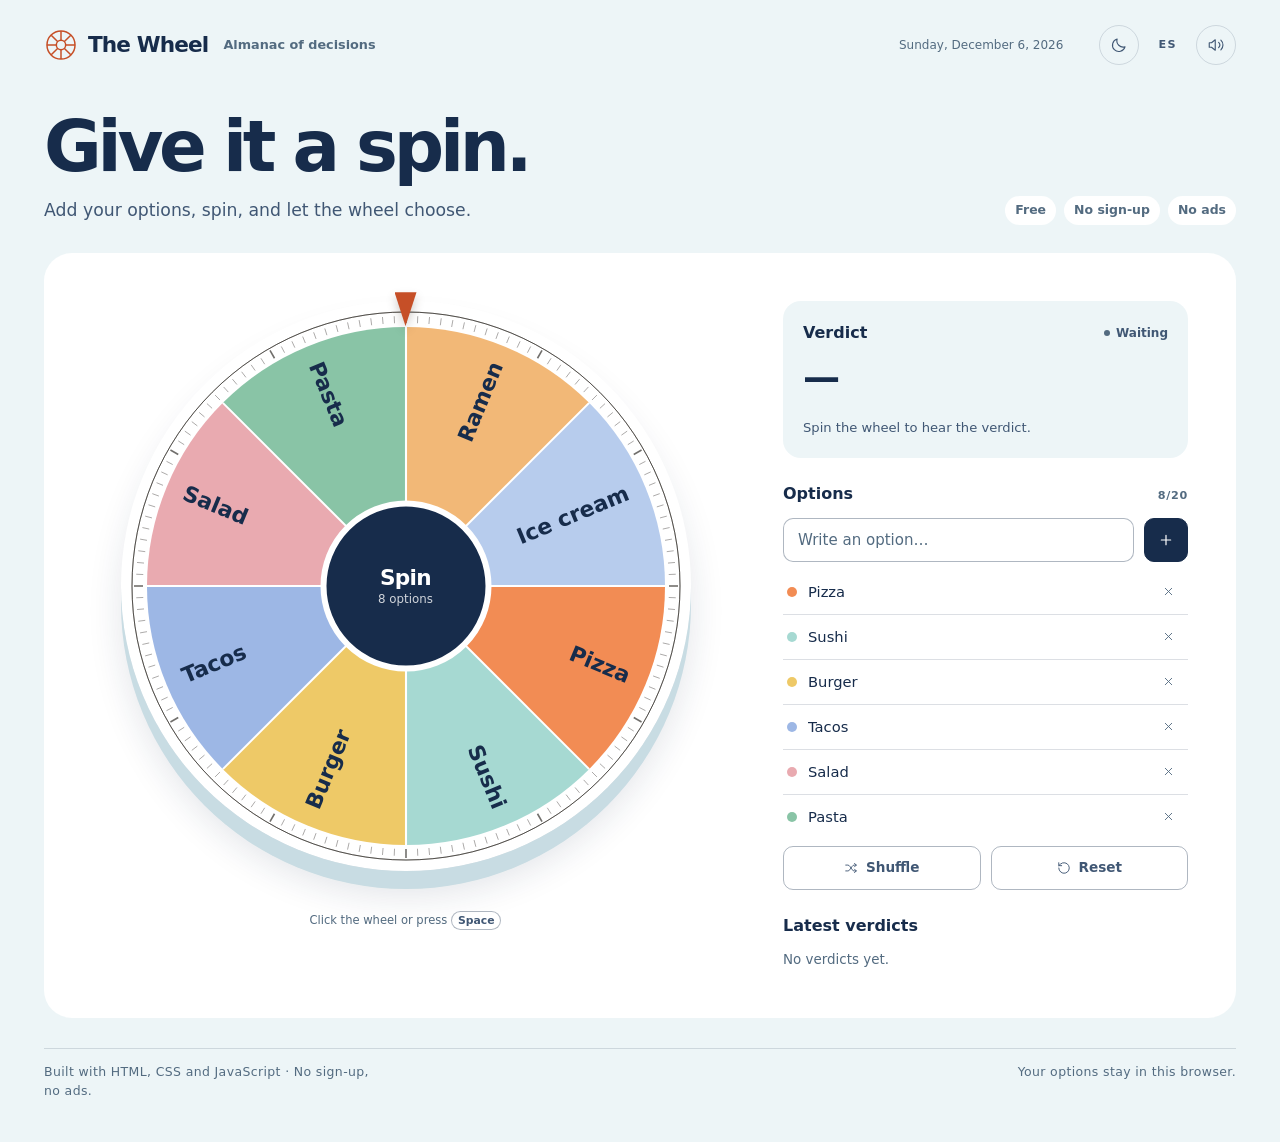
==== commit bf424e36: "Rediseña la ruleta como mesa de decisiones" ====
--- a/en/index.html
+++ b/en/index.html
@@ -75,9 +75,9 @@
     </header>
 
     <div class="hero">
-      <h1 class="hero__title">Spin the <em>wheel</em></h1>
+      <h1 class="hero__title">Give it a spin.</h1>
       <div class="hero__aside">
-        <p class="hero__lede">Write down what's at stake and spin. Chance signs the verdict; you decide whether to take it.</p>
+        <p class="hero__lede">Add your options, spin, and let the wheel choose.</p>
         <p class="hero__meta">
           <span>Free</span>
           <span>No sign-up</span>
@@ -99,7 +99,6 @@
           </div>
         </div>
         <p class="caption">
-          <span class="caption__fig">Fig. 1</span>
           <span class="caption__pointer">Click the wheel or press <kbd>Space</kbd></span>
           <span class="caption__touch">Tap the wheel to spin</span>
         </p>
--- a/styles.css
+++ b/styles.css
@@ -975,3 +975,84 @@
   .slip,
   .add-form button { border: 1px solid CanvasText; }
 }
+
+/* Decision table: a calm workspace around the colorful wheel. */
+:root {
+  --paper: #edf5f7; --paper-2: #ffffff; --paper-3: #dcebef;
+  --ink: #172c4b; --ink-soft: #405774; --ink-mute: #536b80;
+  --rule: rgba(23, 44, 75, .15); --rule-strong: rgba(23, 44, 75, .34);
+  --vermilion: #c64f27; --vermilion-deep: #9e3818; --focus: #175cb4;
+  --shadow-plate: 0 18px 0 #c8dce3, 0 25px 35px rgba(23,44,75,.12);
+  --shadow-lift: 0 12px 28px rgba(23,44,75,.18);
+  --serif: "Karla", system-ui, sans-serif; --radius: 10px; --app: 1320px;
+}
+[data-theme="night"] {
+  --paper: #172c4b; --paper-2: #223e60; --paper-3: #2b4c70;
+  --ink: #f5fafb; --ink-soft: #d4e4ed; --ink-mute: #b6ccda;
+  --rule: rgba(245,250,251,.17); --rule-strong: rgba(245,250,251,.4);
+  --vermilion: #ffb28a; --vermilion-deep: #ffd0b5; --focus: #ffcc8c;
+  --shadow-plate: 0 18px 0 #10223c, 0 25px 35px rgba(0,0,0,.2);
+}
+body, [data-theme="night"] body { background-image: none; }
+.app { padding-top: 25px; }
+.masthead { border: 0; padding-bottom: 22px; }
+.wordmark { align-items: center; gap: 10px; }
+.wordmark__mark { width: 34px; height: 34px; color: var(--vermilion); }
+.wordmark__name { font-size: 1.35rem; font-weight: 700; letter-spacing: -.04em; }
+.wordmark__tag { border: 0; padding-left: 5px; font-size: .8rem; letter-spacing: 0; text-transform: none; }
+.dateline { letter-spacing: 0; }
+.icon-btn, .lang-link { border-radius: 50%; }
+.hero { display: block; padding: 25px 0 28px; border: 0; }
+.hero__title { max-width: none; font-size: clamp(2.7rem, 5.5vw, 5rem); font-weight: 700; letter-spacing: -.06em; line-height: 1; }
+.hero__aside { display: flex; flex-direction: row; align-items: center; justify-content: space-between; gap: 20px; border: 0; padding: 14px 0 0; }
+.hero__lede { max-width: 50ch; font-size: 1.08rem; line-height: 1.45; }
+.hero__meta { gap: 8px; letter-spacing: 0; text-transform: none; font-size: .78rem; }
+.hero__meta span { padding: 5px 10px; border-radius: 20px; background: var(--paper-2); }
+.hero__meta span + span::before { content: none; }
+.stage { grid-template-columns: minmax(0, 1fr) minmax(330px, 405px); gap: clamp(30px, 5vw, 70px); padding: clamp(25px, 4vw, 48px); background: var(--paper-2); border-radius: 28px; }
+.stage__wheel { align-self: start; }
+.plate { width: min(100%, 570px); }
+.pointer::before, [data-theme="night"] .pointer::before { background: var(--vermilion); }
+.hub { border: 6px solid var(--paper-2); background: var(--ink); color: var(--paper-2); box-shadow: none; }
+.hub::before { border: 0; }
+.hub:hover:not(:disabled) { background: var(--vermilion); color: var(--paper-2); }
+.hub__label { font-size: clamp(1rem, 2vw, 1.35rem); letter-spacing: -.03em; text-indent: 0; text-transform: none; }
+.hub__sub { color: var(--paper-2); opacity: .8; letter-spacing: 0; }
+.caption { justify-content: center; border: 0; margin-top: 30px; color: var(--ink-mute); }
+.caption__fig { display: none; }
+.panel { padding: 0; }
+.slip { border: 0; border-radius: 18px; background: var(--paper); padding: 20px; }
+.slip__head { border: 0; padding: 0; }
+.label, .status, .block__title, .btn { letter-spacing: 0; text-transform: none; }
+.label, .block__title { font-size: 1rem; color: var(--ink); }
+.status { font-size: .75rem; }
+.result__value { font-weight: 700; letter-spacing: -.04em; }
+.result__meta { min-height: 0; }
+.block { margin-top: 24px; padding-top: 0; border: 0; }
+.add-form input { padding: 0 14px; border: 1px solid var(--rule-strong); border-radius: 10px; background: var(--paper-2); }
+.add-form button { border-radius: 10px; background: var(--ink); border-color: var(--ink); color: var(--paper-2); }
+.options { border-top: 0; max-height: 260px; }
+.option { border-bottom: 1px solid var(--rule); padding: 6px 4px; }
+.option__dot, .chip__dot { border-radius: 50%; }
+.btn { height: 44px; font-size: .85rem; }
+.chip { border-radius: 20px; }
+.colophon { border-top: 1px solid var(--rule); margin-top: 30px; font-size: .78rem; }
+@media (max-width: 1020px) {
+ .hero__aside { padding: 14px 0 0; border: 0; }
+ .stage { grid-template-columns: minmax(0, 1fr) minmax(300px, 380px); }
+ .panel { max-width: none; }
+}
+@media (max-width: 760px) {
+ .hero__aside { display: block; }
+ .hero__meta { margin-top: 14px; }
+ .stage { grid-template-columns: 1fr; padding: 24px 18px; border-radius: 20px; gap: 30px; }
+ .plate { width: min(100%, 480px); }
+ .panel { max-width: 480px; }
+ .wordmark__tag { display: none; }
+}
+@media (max-width: 640px) {
+ .hero__title { font-size: clamp(2.6rem, 12vw, 4rem); }
+ .hero__meta { letter-spacing: 0; }
+ .app { padding: 16px 14px 30px; }
+ .options { max-height: 260px; }
+}
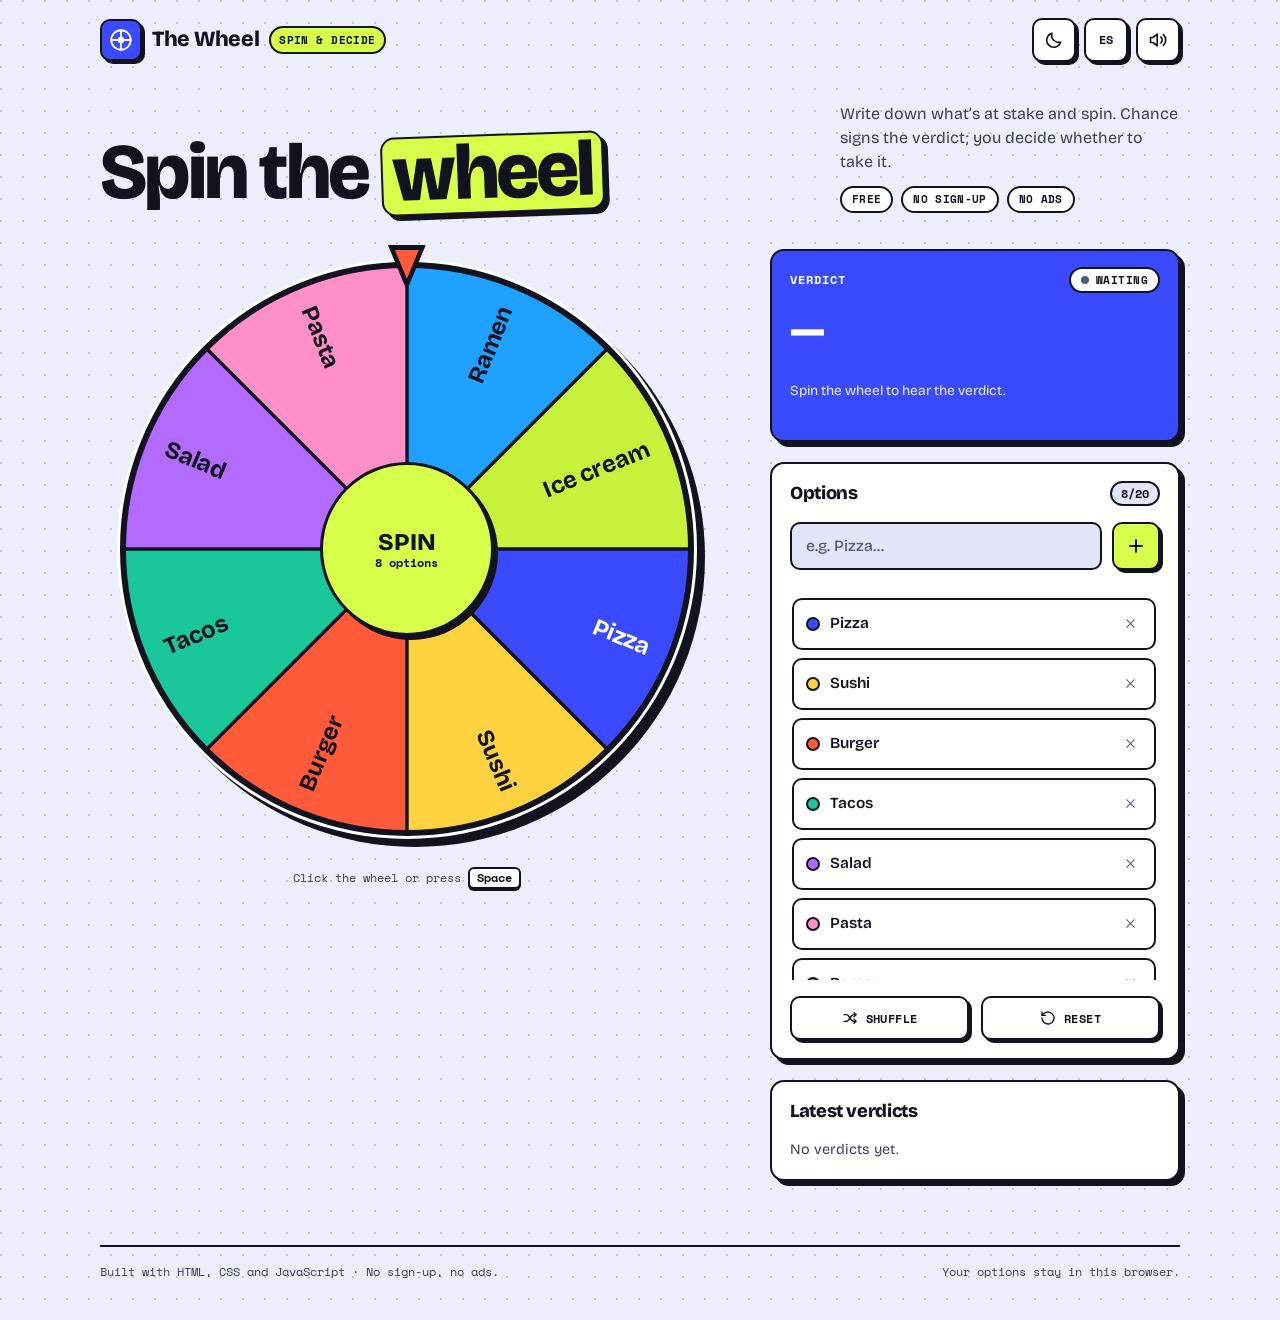
==== commit 4e56a49c: "Rediseño "Pop": bloques de color plano, trazo grueso y sombras duras - Nuevo sistema visual en style" ====
--- a/en/index.html
+++ b/en/index.html
@@ -5,7 +5,7 @@
   <meta name="viewport" content="width=device-width, initial-scale=1" />
   <title>Spin the Wheel — Spin and decide</title>
   <meta name="description" content="Free random wheel spinner to decide what to eat, who pays, or anything else. Add your options, spin, and let chance choose. No sign-up." />
-  <meta name="theme-color" id="themeColor" content="#f4eee1" />
+  <meta name="theme-color" id="themeColor" content="#eceffb" />
   <meta property="og:type" content="website" />
   <meta property="og:locale" content="en_US" />
   <meta property="og:title" content="Spin the Wheel — Spin and decide" />
@@ -14,45 +14,48 @@
   <link rel="alternate" hreflang="en" href="index.html" />
   <script>
     (function () {
+      var theme = "day";
       try {
         var stored = localStorage.getItem("ruleta-theme");
-        var theme = stored === "day" || stored === "night"
+        theme = stored === "day" || stored === "night"
           ? stored
           : (window.matchMedia("(prefers-color-scheme: dark)").matches ? "night" : "day");
-        document.documentElement.dataset.theme = theme;
       } catch (error) {
-        document.documentElement.dataset.theme = "day";
+        theme = "day";
       }
+      document.documentElement.dataset.theme = theme;
+      var meta = document.getElementById("themeColor");
+      if (meta) meta.setAttribute("content", theme === "night" ? "#0c0d16" : "#eceffb");
     })();
   </script>
-  <link rel="icon" href="data:image/svg+xml,%3Csvg xmlns='http://www.w3.org/2000/svg' viewBox='0 0 64 64'%3E%3Ccircle cx='32' cy='32' r='28' fill='%23b03a24'/%3E%3Ccircle cx='32' cy='32' r='15' fill='none' stroke='%23f4eee1' stroke-width='2'/%3E%3Cpath d='M32 6l6 14H26z' fill='%23f4eee1'/%3E%3Ccircle cx='32' cy='32' r='4' fill='%231a1611'/%3E%3C/svg%3E" />
-  <link rel="preload" href="../assets/fonts/bodoni-moda-latin.woff2" as="font" type="font/woff2" crossorigin />
-  <link rel="preload" href="../assets/fonts/karla-latin.woff2" as="font" type="font/woff2" crossorigin />
+  <link rel="icon" href="data:image/svg+xml,%3Csvg xmlns='http://www.w3.org/2000/svg' viewBox='0 0 64 64'%3E%3Crect x='3' y='3' width='58' height='58' rx='14' fill='%233a4bff' stroke='%2312131f' stroke-width='4'/%3E%3Ccircle cx='32' cy='33' r='17' fill='%23d7ff4a' stroke='%2312131f' stroke-width='4'/%3E%3Cpath d='M32 5l8 13H24z' fill='%23ff5b3a' stroke='%2312131f' stroke-width='3' stroke-linejoin='round'/%3E%3Ccircle cx='32' cy='33' r='4' fill='%2312131f'/%3E%3C/svg%3E" />
+  <link rel="preload" href="../assets/fonts/bricolage-latin.woff2" as="font" type="font/woff2" crossorigin />
   <link rel="stylesheet" href="../styles.css" />
 </head>
 <body>
+  <a class="skip" href="#main">Skip to content</a>
   <canvas id="fx" class="fx" aria-hidden="true"></canvas>
 
   <div class="app">
     <header class="masthead">
       <a class="wordmark" href="index.html" aria-label="The Wheel, home">
-        <svg class="wordmark__mark" viewBox="0 0 32 32" fill="none" stroke="currentColor" stroke-width="1.4" aria-hidden="true">
-          <circle cx="16" cy="16" r="13.2" />
-          <circle cx="16" cy="16" r="4.4" />
-          <path d="M16 2.8v8.8M16 20.4v8.8M2.8 16h8.8M20.4 16h8.8M6.8 6.8l6.2 6.2M19 19l6.2 6.2M25.2 6.8L19 13M13 19l-6.2 6.2" />
-        </svg>
-        <span class="wordmark__name">The Wheel</span>
-        <span class="wordmark__tag">Almanac of decisions</span>
+        <span class="wordmark__badge">
+          <svg viewBox="0 0 32 32" fill="none" stroke="currentColor" stroke-width="2.2" stroke-linecap="round" aria-hidden="true">
+            <circle cx="16" cy="16" r="12" />
+            <circle cx="16" cy="16" r="3" fill="currentColor" />
+            <path d="M16 4v9M16 19v9M4 16h9M19 16h9" />
+          </svg>
+        </span>
+        <span class="wordmark__name" translate="no">The Wheel</span>
+        <span class="wordmark__tag">Spin &amp; decide</span>
       </a>
-
-      <p class="dateline" id="issueDate">Today's edition</p>
 
       <div class="masthead__actions">
         <button id="themeBtn" class="icon-btn theme-btn" type="button" title="Switch to night mode" aria-label="Switch to night mode" aria-pressed="false">
-          <svg class="icon-moon" viewBox="0 0 24 24" fill="none" stroke="currentColor" stroke-width="1.5" stroke-linecap="round" stroke-linejoin="round" aria-hidden="true">
+          <svg class="icon-moon" viewBox="0 0 24 24" fill="none" stroke="currentColor" stroke-width="2" stroke-linecap="round" stroke-linejoin="round" aria-hidden="true">
             <path d="M20 14.5A8.5 8.5 0 0 1 9.5 4a8.5 8.5 0 1 0 10.5 10.5Z" />
           </svg>
-          <svg class="icon-sun" viewBox="0 0 24 24" fill="none" stroke="currentColor" stroke-width="1.5" stroke-linecap="round" stroke-linejoin="round" aria-hidden="true">
+          <svg class="icon-sun" viewBox="0 0 24 24" fill="none" stroke="currentColor" stroke-width="2" stroke-linecap="round" stroke-linejoin="round" aria-hidden="true">
             <circle cx="12" cy="12" r="4.2" />
             <path d="M12 2v2.4M12 19.6V22M2 12h2.4M19.6 12H22M4.9 4.9l1.7 1.7M17.4 17.4l1.7 1.7M19.1 4.9l-1.7 1.7M6.6 17.4l-1.7 1.7" />
           </svg>
@@ -61,12 +64,12 @@
         <a class="lang-link" href="../index.html" hreflang="es" lang="es" aria-label="Cambiar a español (versión en español)">ES</a>
 
         <button id="soundBtn" class="icon-btn" type="button" title="Mute sound" aria-label="Mute sound" aria-pressed="false">
-          <svg class="icon-on" viewBox="0 0 24 24" fill="none" stroke="currentColor" stroke-width="1.5" stroke-linecap="round" stroke-linejoin="round" aria-hidden="true">
+          <svg class="icon-on" viewBox="0 0 24 24" fill="none" stroke="currentColor" stroke-width="2" stroke-linecap="round" stroke-linejoin="round" aria-hidden="true">
             <path d="M11 5 6 9H3v6h3l5 4V5Z" />
             <path d="M15.5 8.5a5 5 0 0 1 0 7" />
             <path d="M18.5 5.5a9 9 0 0 1 0 13" />
           </svg>
-          <svg class="icon-off" viewBox="0 0 24 24" fill="none" stroke="currentColor" stroke-width="1.5" stroke-linecap="round" stroke-linejoin="round" aria-hidden="true">
+          <svg class="icon-off" viewBox="0 0 24 24" fill="none" stroke="currentColor" stroke-width="2" stroke-linecap="round" stroke-linejoin="round" aria-hidden="true">
             <path d="M11 5 6 9H3v6h3l5 4V5Z" />
             <path d="m16 9 5 6M21 9l-5 6" />
           </svg>
@@ -75,9 +78,9 @@
     </header>
 
     <div class="hero">
-      <h1 class="hero__title">Give it a spin.</h1>
+      <h1 class="hero__title">Spin the <em>wheel</em></h1>
       <div class="hero__aside">
-        <p class="hero__lede">Add your options, spin, and let the wheel choose.</p>
+        <p class="hero__lede">Write down what’s at stake and spin. Chance signs the verdict; you decide whether to take it.</p>
         <p class="hero__meta">
           <span>Free</span>
           <span>No sign-up</span>
@@ -86,7 +89,7 @@
       </div>
     </div>
 
-    <main class="stage">
+    <main class="stage" id="main">
       <section class="stage__wheel" aria-label="Wheel">
         <div class="plate">
           <div class="wheel" id="wheel">
@@ -110,8 +113,9 @@
             <span class="label">Verdict</span>
             <span class="status"><span class="dot"></span><span id="statusText">Waiting</span></span>
           </div>
-          <p class="result__value" id="resultValue" aria-live="polite" aria-atomic="true">—</p>
+          <p class="result__value" id="resultValue">—</p>
           <p class="result__meta" id="resultMeta">Spin the wheel to hear the verdict.</p>
+          <p class="sr-only" id="resultLive" role="status" aria-live="polite" aria-atomic="true"></p>
         </section>
 
         <section class="block">
@@ -122,20 +126,21 @@
 
           <form class="add-form" id="optionForm" autocomplete="off">
             <label class="sr-only" for="optionInput">New option</label>
-            <input id="optionInput" name="option" type="text" maxlength="40" placeholder="Write an option…" />
+            <input id="optionInput" name="option" type="text" maxlength="40" placeholder="e.g. Pizza…" aria-describedby="optionHint" />
             <button type="submit" aria-label="Add option">
-              <svg viewBox="0 0 24 24" fill="none" stroke="currentColor" stroke-width="1.8" stroke-linecap="round" aria-hidden="true">
+              <svg viewBox="0 0 24 24" fill="none" stroke="currentColor" stroke-width="2.4" stroke-linecap="round" aria-hidden="true">
                 <path d="M12 5v14M5 12h14" />
               </svg>
             </button>
           </form>
+          <p class="field-hint" id="optionHint" aria-live="polite"></p>
 
           <ul class="options" id="optionsList" aria-labelledby="optionsTitle"></ul>
           <p class="options-empty" id="optionsEmpty" hidden>The wheel is blank. Add at least two options.</p>
 
           <div class="panel__actions">
             <button class="btn" id="shuffleBtn" type="button">
-              <svg viewBox="0 0 24 24" fill="none" stroke="currentColor" stroke-width="1.6" stroke-linecap="round" stroke-linejoin="round" aria-hidden="true">
+              <svg viewBox="0 0 24 24" fill="none" stroke="currentColor" stroke-width="2" stroke-linecap="round" stroke-linejoin="round" aria-hidden="true">
                 <path d="M3 7h3.5c1.5 0 2.5.8 3.4 2l4.2 6c.9 1.2 1.9 2 3.4 2H21" />
                 <path d="M3 17h3.5c1.5 0 2.5-.8 3.4-2l4.2-6c.9-1.2 1.9-2 3.4-2H21" />
                 <path d="m18 4 3 3-3 3M18 14l3 3-3 3" />
@@ -143,7 +148,7 @@
               Shuffle
             </button>
             <button class="btn" id="resetBtn" type="button">
-              <svg viewBox="0 0 24 24" fill="none" stroke="currentColor" stroke-width="1.6" stroke-linecap="round" stroke-linejoin="round" aria-hidden="true">
+              <svg viewBox="0 0 24 24" fill="none" stroke="currentColor" stroke-width="2" stroke-linecap="round" stroke-linejoin="round" aria-hidden="true">
                 <path d="M3 12a9 9 0 1 0 3-6.7L3 8" />
                 <path d="M3 3v5h5" />
               </svg>
@@ -156,7 +161,7 @@
           <div class="block__head">
             <h2 class="block__title">Latest verdicts</h2>
           </div>
-          <div class="history" id="history"></div>
+          <ul class="history" id="history"></ul>
           <p class="history-empty" id="historyEmpty">No verdicts yet.</p>
         </section>
       </aside>
--- a/styles.css
+++ b/styles.css
@@ -1,112 +1,97 @@
 /* ============================================================================
-   La Ruleta — Almanaque de decisiones
-   Editorial almanac: ivory paper by day, ink by night. Flat spot inks,
-   hairline rules, didone display. No glass, no glow, no gradient text.
+   La Ruleta — Pop
+   Bloques de color plano, trazo grueso y sombras duras. Grotesca variable para
+   los titulares, mono para las etiquetas. Claro por el día, tinta por la noche.
    ============================================================================ */
 
 /* ---------- Tipografía autoalojada ---------- */
 
 @font-face {
-  font-family: "Bodoni Moda";
+  font-family: "Bricolage Grotesque";
   font-style: normal;
-  font-weight: 400 700;
+  font-weight: 400 800;
   font-display: swap;
-  src: url("assets/fonts/bodoni-moda-latin.woff2") format("woff2");
+  src: url("assets/fonts/bricolage-latin.woff2") format("woff2");
   unicode-range: U+0000-00FF, U+0131, U+0152-0153, U+02BB-02BC, U+02C6, U+02DA, U+02DC, U+0304, U+0308, U+0329, U+2000-206F, U+20AC, U+2122, U+2191, U+2193, U+2212, U+2215, U+FEFF, U+FFFD;
 }
 
 @font-face {
-  font-family: "Bodoni Moda";
+  font-family: "Bricolage Grotesque";
   font-style: normal;
-  font-weight: 400 700;
+  font-weight: 400 800;
   font-display: swap;
-  src: url("assets/fonts/bodoni-moda-latin-ext.woff2") format("woff2");
+  src: url("assets/fonts/bricolage-latin-ext.woff2") format("woff2");
   unicode-range: U+0100-02BA, U+02BD-02C5, U+02C7-02CC, U+02CE-02D7, U+02DD-02FF, U+0304, U+0308, U+0329, U+1D00-1DBF, U+1E00-1E9F, U+1EF2-1EFF, U+2020, U+20A0-20AB, U+20AD-20C4, U+2113, U+2C60-2C7F, U+A720-A7FF;
 }
 
 @font-face {
-  font-family: "Bodoni Moda";
-  font-style: italic;
-  font-weight: 400 700;
+  font-family: "Space Mono";
+  font-style: normal;
+  font-weight: 400;
   font-display: swap;
-  src: url("assets/fonts/bodoni-moda-italic-latin.woff2") format("woff2");
+  src: url("assets/fonts/space-mono-400-latin.woff2") format("woff2");
   unicode-range: U+0000-00FF, U+0131, U+0152-0153, U+02BB-02BC, U+02C6, U+02DA, U+02DC, U+0304, U+0308, U+0329, U+2000-206F, U+20AC, U+2122, U+2191, U+2193, U+2212, U+2215, U+FEFF, U+FFFD;
 }
 
 @font-face {
-  font-family: "Bodoni Moda";
-  font-style: italic;
-  font-weight: 400 700;
+  font-family: "Space Mono";
+  font-style: normal;
+  font-weight: 700;
   font-display: swap;
-  src: url("assets/fonts/bodoni-moda-italic-latin-ext.woff2") format("woff2");
-  unicode-range: U+0100-02BA, U+02BD-02C5, U+02C7-02CC, U+02CE-02D7, U+02DD-02FF, U+0304, U+0308, U+0329, U+1D00-1DBF, U+1E00-1E9F, U+1EF2-1EFF, U+2020, U+20A0-20AB, U+20AD-20C4, U+2113, U+2C60-2C7F, U+A720-A7FF;
-}
-
-@font-face {
-  font-family: "Karla";
-  font-style: normal;
-  font-weight: 400 700;
-  font-display: swap;
-  src: url("assets/fonts/karla-latin.woff2") format("woff2");
+  src: url("assets/fonts/space-mono-700-latin.woff2") format("woff2");
   unicode-range: U+0000-00FF, U+0131, U+0152-0153, U+02BB-02BC, U+02C6, U+02DA, U+02DC, U+0304, U+0308, U+0329, U+2000-206F, U+20AC, U+2122, U+2191, U+2193, U+2212, U+2215, U+FEFF, U+FFFD;
 }
 
-@font-face {
-  font-family: "Karla";
-  font-style: normal;
-  font-weight: 400 700;
-  font-display: swap;
-  src: url("assets/fonts/karla-latin-ext.woff2") format("woff2");
-  unicode-range: U+0100-02BA, U+02BD-02C5, U+02C7-02CC, U+02CE-02D7, U+02DD-02FF, U+0304, U+0308, U+0329, U+1D00-1DBF, U+1E00-1E9F, U+1EF2-1EFF, U+2020, U+20A0-20AB, U+20AD-20C4, U+2113, U+2C60-2C7F, U+A720-A7FF;
-}
-
-/* ---------- Tokens: edición de día ---------- */
+/* ---------- Tokens: día ---------- */
 
 :root {
   color-scheme: light;
 
-  --paper: #f4eee1;
-  --paper-2: #ede4d2;
-  --paper-3: #e6dbc5;
-  --ink: #1a1611;
-  --ink-soft: #4e463a;
-  --ink-mute: #6e6352;
-  --rule: rgba(26, 22, 17, 0.22);
-  --rule-strong: rgba(26, 22, 17, 0.5);
-  --vermilion: #b03a24;
-  --vermilion-deep: #8a2b18;
-  --brass: #8c6e36;
-  --focus: #8a2b18;
-
-  --shadow-plate: 0 26px 40px -30px rgba(48, 34, 16, 0.55);
-  --shadow-lift: 0 18px 30px -18px rgba(48, 34, 16, 0.4);
-
-  --serif: "Bodoni Moda", "Bodoni MT", Didot, "Times New Roman", serif;
-  --sans: "Karla", "Segoe UI", system-ui, -apple-system, sans-serif;
-
-  --app: 1200px;
-  --gutter: clamp(18px, 3.6vw, 44px);
-  --radius: 2px;
+  --bg: #eceffb;
+  --surface: #ffffff;
+  --surface-2: #e1e5f7;
+  --ink: #12131f;
+  --ink-soft: #3b3e57;
+  --ink-mute: #565a7c;
+  --edge: #12131f;
+  --cast: #12131f;
+  --rule: rgba(18, 19, 31, 0.18);
+  --accent: #3a4bff;
+  --accent-ink: #ffffff;
+  --accent-deep: #2a37d6;
+  --pop: #d7ff4a;
+  --pop-ink: #12131f;
+  --coral: #ff5b3a;
+  --focus: #3a4bff;
+
+  --display: "Bricolage Grotesque", "Segoe UI", system-ui, -apple-system, sans-serif;
+  --mono: "Space Mono", ui-monospace, "SFMono-Regular", Consolas, monospace;
+
+  --app: 1160px;
+  --gutter: clamp(16px, 3.4vw, 40px);
+  --radius: 10px;
+  --stroke: 2px;
 }
 
 [data-theme="night"] {
   color-scheme: dark;
 
-  --paper: #15120e;
-  --paper-2: #1c1812;
-  --paper-3: #231d15;
-  --ink: #f2e9d8;
-  --ink-soft: #c9bca4;
-  --ink-mute: #a59880;
-  --rule: rgba(242, 233, 216, 0.18);
-  --rule-strong: rgba(242, 233, 216, 0.42);
-  --vermilion: #e2704d;
-  --vermilion-deep: #f09a80;
-  --brass: #c9a567;
-  --focus: #f09a80;
-
-  --shadow-plate: 0 30px 48px -32px rgba(0, 0, 0, 0.9);
-  --shadow-lift: 0 18px 30px -18px rgba(0, 0, 0, 0.8);
+  --bg: #0c0d16;
+  --surface: #171929;
+  --surface-2: #20233b;
+  --ink: #f1f2fb;
+  --ink-soft: #c6c9e6;
+  --ink-mute: #9b9fc8;
+  --edge: #f1f2fb;
+  --cast: #3a3f7a;
+  --rule: rgba(241, 242, 251, 0.16);
+  --accent: #8e9bff;
+  --accent-ink: #0c0d16;
+  --accent-deep: #a9b3ff;
+  --pop: #d7ff4a;
+  --pop-ink: #0c0d16;
+  --coral: #ff6b4a;
+  --focus: #d7ff4a;
 }
 
 /* ---------- Base ---------- */
@@ -117,49 +102,48 @@
 
 html {
   -webkit-text-size-adjust: 100%;
-  scrollbar-color: var(--rule-strong) transparent;
+  scrollbar-color: var(--ink-mute) transparent;
+  scroll-padding-top: 16px;
+}
+
+@media (pointer: fine) {
+  html { overscroll-behavior: none; }
 }
 
 body {
   margin: 0;
   min-height: 100svh;
-  background-color: var(--paper);
-  background-image: radial-gradient(1100px 640px at 16% -12%, rgba(255, 255, 255, 0.5), transparent 62%);
+  background-color: var(--bg);
+  background-image: radial-gradient(circle at 1px 1px, var(--rule) 1px, transparent 0);
+  background-size: 22px 22px;
   color: var(--ink);
-  font-family: var(--sans);
+  font-family: var(--display);
   font-size: 1rem;
   line-height: 1.5;
   -webkit-font-smoothing: antialiased;
-  text-rendering: optimizeLegibility;
   overflow-x: hidden;
-  transition: background-color 0.35s ease, color 0.35s ease;
-}
-
-[data-theme="night"] body {
-  background-image: radial-gradient(1100px 640px at 16% -12%, rgba(255, 236, 200, 0.045), transparent 62%);
-}
-
-::selection { background: var(--vermilion); color: var(--paper); }
-:focus-visible { outline: 2px solid var(--focus); outline-offset: 3px; }
+}
+
+::selection { background: var(--pop); color: var(--pop-ink); }
+:focus-visible { outline: 3px solid var(--focus); outline-offset: 3px; }
 
 button,
 input { font: inherit; }
 
-button {
+button,
+a,
+#wheelCanvas {
   -webkit-tap-highlight-color: transparent;
-  color: inherit;
-}
-
+  touch-action: manipulation;
+}
+
+button { color: inherit; }
 a { color: inherit; }
 p { margin: 0; }
 h1, h2 { margin: 0; }
 ul { margin: 0; padding: 0; list-style: none; }
 
-input { caret-color: var(--vermilion); }
-
-::-webkit-scrollbar { width: 8px; height: 8px; }
-::-webkit-scrollbar-track { background: transparent; }
-::-webkit-scrollbar-thumb { background: var(--rule-strong); border-radius: 0; }
+input { caret-color: var(--accent); }
 
 .sr-only {
   position: absolute;
@@ -173,6 +157,25 @@
   border: 0;
 }
 
+.skip {
+  position: fixed;
+  top: 12px;
+  left: 12px;
+  z-index: 100;
+  padding: 10px 16px;
+  border: var(--stroke) solid var(--edge);
+  border-radius: var(--radius);
+  background: var(--pop);
+  color: var(--pop-ink);
+  font-family: var(--mono);
+  font-size: 0.8rem;
+  font-weight: 700;
+  text-decoration: none;
+  transform: translateY(-160%);
+}
+
+.skip:focus-visible { transform: none; }
+
 .fx {
   position: fixed;
   inset: 0;
@@ -190,87 +193,103 @@
   width: 100%;
   max-width: var(--app);
   margin: 0 auto;
-  padding: 24px var(--gutter) 42px;
+  padding: 18px var(--gutter) 40px;
 }
 
 /* ---------- Cabecera ---------- */
 
 .masthead {
-  display: grid;
-  grid-template-columns: minmax(0, 1fr) auto auto;
-  align-items: center;
-  gap: clamp(14px, 3vw, 36px);
-  padding-bottom: 14px;
-  border-bottom: 3px double var(--rule-strong);
+  display: flex;
+  align-items: center;
+  justify-content: space-between;
+  gap: 16px;
 }
 
 .wordmark {
   display: flex;
-  align-items: baseline;
+  align-items: center;
   gap: 10px;
   min-width: 0;
   text-decoration: none;
 }
 
-.wordmark__mark {
-  align-self: center;
+.wordmark__badge {
+  display: grid;
   flex: none;
-  width: 26px;
-  height: 26px;
-  color: var(--vermilion);
-}
+  place-items: center;
+  width: 42px;
+  height: 42px;
+  border: var(--stroke) solid var(--edge);
+  border-radius: var(--radius);
+  background: var(--accent);
+  box-shadow: 3px 3px 0 var(--cast);
+  color: var(--accent-ink);
+}
+
+.wordmark__badge svg { width: 26px; height: 26px; }
 
 .wordmark__name {
-  font-family: var(--serif);
-  font-size: 1.42rem;
-  font-weight: 600;
-  letter-spacing: -0.01em;
+  font-size: 1.35rem;
+  font-weight: 800;
+  letter-spacing: -0.02em;
   line-height: 1;
   white-space: nowrap;
 }
 
 .wordmark__tag {
-  padding-left: 10px;
-  border-left: 1px solid var(--rule);
-  color: var(--ink-mute);
-  font-size: 0.7rem;
-  font-weight: 600;
-  letter-spacing: 0.15em;
+  padding: 4px 8px;
+  border: var(--stroke) solid var(--edge);
+  border-radius: 999px;
+  background: var(--pop);
+  color: var(--pop-ink);
+  font-family: var(--mono);
+  font-size: 0.68rem;
+  font-weight: 700;
+  letter-spacing: 0.04em;
   text-transform: uppercase;
   white-space: nowrap;
 }
 
-.dateline {
-  color: var(--ink-mute);
-  font-size: 0.75rem;
-  font-weight: 500;
-  letter-spacing: 0.04em;
-  white-space: nowrap;
-}
-
 .masthead__actions {
   display: flex;
   align-items: center;
-  gap: 6px;
-}
-
-.icon-btn {
+  gap: 8px;
+}
+
+.icon-btn,
+.lang-link {
   display: grid;
   place-items: center;
-  width: 40px;
-  height: 40px;
+  width: 44px;
+  height: 44px;
   padding: 0;
-  border: 1px solid var(--rule);
+  border: var(--stroke) solid var(--edge);
   border-radius: var(--radius);
-  background: transparent;
-  color: var(--ink-soft);
+  background: var(--surface);
+  box-shadow: 3px 3px 0 var(--cast);
+  color: var(--ink);
   cursor: pointer;
-  transition: background 0.18s ease, color 0.18s ease, border-color 0.18s ease;
-}
-
-.icon-btn svg { width: 18px; height: 18px; }
-.icon-btn:hover { background: var(--ink); border-color: var(--ink); color: var(--paper); }
-.icon-btn[aria-pressed="true"] { background: var(--paper-3); border-color: var(--rule-strong); color: var(--ink); }
+  transition: transform 0.12s ease, background-color 0.12s ease, box-shadow 0.12s ease;
+}
+
+.icon-btn svg { width: 20px; height: 20px; }
+
+.lang-link {
+  font-family: var(--mono);
+  font-size: 0.78rem;
+  font-weight: 700;
+  letter-spacing: 0.04em;
+  text-decoration: none;
+}
+
+.icon-btn:hover,
+.lang-link:hover { background: var(--pop); color: var(--pop-ink); transform: translate(-1px, -1px); }
+
+.icon-btn:active,
+.lang-link:active { transform: translate(2px, 2px); box-shadow: 1px 1px 0 var(--cast); }
+
+.icon-btn[aria-pressed="true"] { background: var(--ink); color: var(--bg); }
+.icon-btn[aria-pressed="true"]:hover { background: var(--pop); color: var(--pop-ink); }
 .icon-btn .icon-off { display: none; }
 .icon-btn[aria-pressed="true"] .icon-on { display: none; }
 .icon-btn[aria-pressed="true"] .icon-off { display: block; }
@@ -279,92 +298,81 @@
 [data-theme="night"] .icon-btn .icon-sun { display: block; }
 [data-theme="night"] .icon-btn .icon-moon { display: none; }
 
-.lang-link {
-  display: inline-flex;
-  align-items: center;
-  justify-content: center;
-  height: 40px;
-  padding: 0 12px;
-  border: 1px solid transparent;
-  border-radius: var(--radius);
-  color: var(--ink-soft);
-  font-size: 0.7rem;
-  font-weight: 700;
-  letter-spacing: 0.13em;
-  text-decoration: none;
-  text-transform: uppercase;
-  transition: color 0.18s ease, border-color 0.18s ease;
-}
-
-.lang-link:hover { color: var(--vermilion); border-color: var(--rule); }
+/* El botón de tema marca "pulsado" en noche, pero ahí debe verse como el resto. */
+.theme-btn[aria-pressed="true"] { background: var(--surface); color: var(--ink); }
+.theme-btn[aria-pressed="true"]:hover { background: var(--pop); color: var(--pop-ink); }
 
 /* ---------- Titular ---------- */
 
 .hero {
-  display: grid;
-  grid-template-columns: minmax(0, 1fr) minmax(280px, 360px);
-  align-items: end;
-  gap: clamp(24px, 4vw, 64px);
-  padding: clamp(26px, 4.4vw, 46px) 0 clamp(22px, 3vw, 32px);
-  border-bottom: 1px solid var(--rule);
+  display: flex;
+  flex-wrap: wrap;
+  align-items: flex-end;
+  justify-content: space-between;
+  gap: 14px 40px;
+  padding: clamp(24px, 4vw, 40px) 0 clamp(18px, 2.6vw, 28px);
 }
 
 .hero__title {
-  max-width: 15ch;
-  font-family: var(--serif);
-  font-size: clamp(2.65rem, 5.9vw, 5rem);
-  font-weight: 500;
-  line-height: 0.94;
-  letter-spacing: -0.018em;
+  font-size: clamp(2.5rem, 7vw, 4.9rem);
+  font-weight: 800;
+  line-height: 0.92;
+  letter-spacing: -0.035em;
   text-wrap: balance;
 }
 
 .hero__title em {
-  color: var(--vermilion);
-  font-style: italic;
+  display: inline-block;
+  padding: 0 0.12em 0.04em;
+  border: var(--stroke) solid var(--edge);
+  border-radius: 0.18em;
+  background: var(--pop);
+  box-shadow: 0.06em 0.06em 0 var(--cast);
+  color: var(--pop-ink);
+  font-style: normal;
+  transform: rotate(-2deg);
 }
 
 .hero__aside {
   display: flex;
   flex-direction: column;
-  gap: 14px;
-  padding-left: clamp(16px, 2vw, 26px);
-  border-left: 1px solid var(--rule);
+  gap: 12px;
+  max-width: 34ch;
 }
 
 .hero__lede {
   color: var(--ink-soft);
-  font-size: clamp(0.96rem, 1.15vw, 1.05rem);
-  line-height: 1.6;
-  max-width: 34ch;
+  font-size: 1rem;
+  line-height: 1.5;
+  text-wrap: pretty;
 }
 
 .hero__meta {
   display: flex;
   flex-wrap: wrap;
-  column-gap: 8px;
-  row-gap: 4px;
-  color: var(--ink-mute);
+  gap: 8px;
+}
+
+.hero__meta span {
+  padding: 3px 10px;
+  border: var(--stroke) solid var(--edge);
+  border-radius: 999px;
+  background: var(--surface);
+  font-family: var(--mono);
   font-size: 0.7rem;
-  font-weight: 600;
-  letter-spacing: 0.12em;
+  font-weight: 700;
+  letter-spacing: 0.03em;
   text-transform: uppercase;
-}
-
-.hero__meta span + span::before {
-  content: "·";
-  margin-right: 8px;
-  color: var(--vermilion);
 }
 
 /* ---------- Escenario ---------- */
 
 .stage {
   display: grid;
-  grid-template-columns: minmax(0, 1fr) minmax(350px, 404px);
+  grid-template-columns: minmax(0, 1fr) minmax(340px, 410px);
   align-items: start;
-  gap: clamp(32px, 5vw, 72px);
-  padding-top: clamp(28px, 4vw, 44px);
+  gap: clamp(28px, 4.4vw, 60px);
+  padding-top: 8px;
 }
 
 .stage__wheel {
@@ -376,8 +384,9 @@
 
 .plate {
   position: relative;
-  width: min(100%, 560px);
+  width: min(100%, 580px);
   margin: 0 auto;
+  padding: 10px 0 0;
 }
 
 .wheel {
@@ -394,34 +403,32 @@
   width: 100%;
   height: 100%;
   border-radius: 50%;
+  background: var(--surface);
+  box-shadow: 8px 8px 0 var(--cast);
   cursor: pointer;
-  box-shadow: var(--shadow-plate);
-  transition: box-shadow 0.4s ease;
 }
 
 .wheel.is-spinning #wheelCanvas { cursor: default; }
 
 .pointer {
   position: absolute;
-  top: -9px;
+  top: -14px;
   left: 50%;
   z-index: 3;
-  width: 22px;
-  height: 34px;
+  width: 38px;
+  height: 46px;
   transform: translateX(-50%);
-  filter: drop-shadow(0 5px 5px rgba(40, 28, 12, 0.22));
-}
-
-.pointer::before {
+  background: var(--edge);
+  clip-path: polygon(0 0, 100% 0, 50% 100%);
+}
+
+.pointer::after {
   content: "";
-  display: block;
-  width: 100%;
-  height: 100%;
-  background: var(--ink);
+  position: absolute;
+  inset: 5px 7px 12px;
+  background: var(--coral);
   clip-path: polygon(0 0, 100% 0, 50% 100%);
 }
-
-[data-theme="night"] .pointer::before { background: var(--vermilion); }
 
 .hub {
   position: absolute;
@@ -432,81 +439,61 @@
   flex-direction: column;
   align-items: center;
   justify-content: center;
-  gap: 5px;
+  gap: 3px;
   width: 30%;
   aspect-ratio: 1;
-  padding: 0 8px;
+  padding: 0 6px;
   transform: translate(-50%, -50%);
-  border: 1px solid var(--ink);
+  border: 3px solid var(--edge);
   border-radius: 50%;
-  background: var(--paper);
-  box-shadow: 0 10px 18px -12px rgba(40, 28, 12, 0.5);
-  color: var(--ink);
+  background: var(--pop);
+  box-shadow: 4px 4px 0 var(--cast);
+  color: var(--pop-ink);
   cursor: pointer;
-  transition: background 0.18s ease, color 0.18s ease, transform 0.18s ease, box-shadow 0.18s ease;
-}
-
-.hub::before {
-  content: "";
-  position: absolute;
-  inset: 5%;
-  border: 1px solid var(--rule);
-  border-radius: 50%;
-  pointer-events: none;
-}
-
-.hub:hover:not(:disabled) {
-  background: var(--ink);
-  color: var(--paper);
-  transform: translate(-50%, -50%) scale(1.035);
-  box-shadow: 0 14px 26px -14px rgba(40, 28, 12, 0.55);
-}
-
-.hub:active:not(:disabled) { transform: translate(-50%, -50%) scale(0.985); }
-.hub:disabled { cursor: default; opacity: 0.55; }
-.wheel.is-spinning .hub:disabled { opacity: 1; }
-.wheel.is-spinning .hub::before { border-color: var(--vermilion); }
+  transition: transform 0.12s ease, background-color 0.12s ease;
+}
+
+.hub:hover:not(:disabled):not([aria-disabled="true"]) {
+  background: var(--coral);
+  color: #12131f;
+  transform: translate(calc(-50% - 1px), calc(-50% - 1px));
+}
+
+.hub:active:not(:disabled):not([aria-disabled="true"]) {
+  transform: translate(calc(-50% + 2px), calc(-50% + 2px));
+  box-shadow: 1px 1px 0 var(--cast);
+}
+
+.hub:disabled { cursor: default; background: var(--surface-2); color: var(--ink-mute); }
+.hub[aria-disabled="true"] { cursor: default; }
+.wheel.is-spinning .hub { background: var(--surface); color: var(--ink); }
 
 .hub__label {
-  font-size: clamp(0.7rem, 1.4vw, 0.82rem);
-  font-weight: 700;
-  letter-spacing: 0.24em;
-  text-indent: 0.24em;
+  font-size: clamp(1rem, 2.6vw, 1.5rem);
+  font-weight: 800;
+  letter-spacing: -0.01em;
   line-height: 1;
   text-transform: uppercase;
 }
 
 .hub__sub {
-  color: var(--ink-mute);
-  font-size: clamp(0.7rem, 1vw, 0.74rem);
-  font-weight: 500;
-  letter-spacing: 0.04em;
+  font-family: var(--mono);
+  font-size: clamp(0.62rem, 1.1vw, 0.72rem);
+  font-weight: 700;
   line-height: 1;
   font-variant-numeric: tabular-nums;
-  transition: color 0.18s ease;
-}
-
-.hub:hover:not(:disabled) .hub__sub { color: var(--paper-3); }
+}
 
 .caption {
   display: flex;
-  align-items: baseline;
+  align-items: center;
+  justify-content: center;
   gap: 8px;
-  width: min(100%, 560px);
-  margin-top: clamp(18px, 3vw, 26px);
-  padding-top: 10px;
-  border-top: 1px solid var(--rule);
-  color: var(--ink-mute);
-  font-size: 0.72rem;
+  margin-top: clamp(20px, 3vw, 28px);
+  color: var(--ink-soft);
+  font-family: var(--mono);
+  font-size: 0.74rem;
   line-height: 1.4;
-}
-
-.caption__fig {
-  flex: none;
-  color: var(--vermilion);
-  font-weight: 700;
-  letter-spacing: 0.08em;
-  text-transform: uppercase;
 }
 
 .caption__touch { display: none; }
@@ -518,13 +505,13 @@
 
 kbd {
   display: inline-block;
-  padding: 1px 6px;
-  border: 1px solid var(--rule-strong);
-  border-radius: var(--radius);
-  background: var(--paper-2);
-  color: var(--ink-soft);
+  padding: 1px 7px;
+  border: var(--stroke) solid var(--edge);
+  border-radius: 6px;
+  background: var(--surface);
+  box-shadow: 0 2px 0 var(--cast);
+  color: var(--ink);
   font: inherit;
-  font-size: 0.94em;
   font-weight: 700;
   line-height: 1.4;
 }
@@ -534,18 +521,23 @@
 .panel {
   display: flex;
   flex-direction: column;
+  gap: 20px;
   min-width: 0;
 }
 
+.slip,
+.block {
+  padding: 16px 18px 18px;
+  border: var(--stroke) solid var(--edge);
+  border-radius: calc(var(--radius) + 4px);
+  background: var(--surface);
+  box-shadow: 5px 5px 0 var(--cast);
+}
+
 .slip {
-  position: relative;
-  padding: 15px 18px 20px;
-  border: 1px solid var(--rule-strong);
-  /* impeccable-disable-next-line border-accent-on-rounded: the slip is square on purpose */
-  border-top: 3px solid var(--vermilion);
-  border-radius: 0;
-  background: var(--paper-2);
   scroll-margin-block: 24px;
+  background: var(--accent);
+  color: var(--accent-ink);
 }
 
 .slip__head {
@@ -553,45 +545,45 @@
   align-items: center;
   justify-content: space-between;
   gap: 12px;
-  padding-bottom: 10px;
-  border-bottom: 1px dashed var(--rule-strong);
 }
 
 .label {
-  color: var(--ink-mute);
-  font-size: 0.7rem;
-  font-weight: 700;
-  letter-spacing: 0.18em;
+  font-family: var(--mono);
+  font-size: 0.72rem;
+  font-weight: 700;
+  letter-spacing: 0.08em;
   text-transform: uppercase;
 }
 
 .status {
   display: inline-flex;
   align-items: center;
-  gap: 6px;
-  color: var(--ink-soft);
-  font-size: 0.7rem;
-  font-weight: 600;
-  letter-spacing: 0.1em;
+  gap: 7px;
+  padding: 3px 10px;
+  border: var(--stroke) solid var(--edge);
+  border-radius: 999px;
+  background: var(--surface);
+  color: var(--ink);
+  font-family: var(--mono);
+  font-size: 0.68rem;
+  font-weight: 700;
+  letter-spacing: 0.04em;
   text-transform: uppercase;
-  font-variant-numeric: tabular-nums;
 }
 
 .status .dot {
-  width: 6px;
-  height: 6px;
+  width: 8px;
+  height: 8px;
   border-radius: 50%;
   background: var(--ink-mute);
-  transition: background 0.25s ease, box-shadow 0.25s ease;
 }
 
 .result[data-state="spinning"] .status .dot {
-  background: var(--vermilion);
-  box-shadow: 0 0 0 3px rgba(176, 58, 36, 0.18);
-  animation: blink 0.9s steps(2, jump-none) infinite;
-}
-
-.result[data-state="done"] .status .dot { background: var(--win, var(--vermilion)); }
+  background: var(--coral);
+  animation: blink 0.8s steps(2, jump-none) infinite;
+}
+
+.result[data-state="done"] .status .dot { background: var(--win, var(--accent)); box-shadow: 0 0 0 1.5px var(--edge); }
 
 @keyframes blink {
   0%, 100% { opacity: 1; }
@@ -600,162 +592,155 @@
 
 .result__value {
   position: relative;
-  min-height: 1.12em;
-  margin: 14px 0 6px;
-  color: var(--ink);
-  font-family: var(--serif);
-  font-size: clamp(1.95rem, 2.9vw, 2.55rem);
-  font-weight: 500;
-  line-height: 1.02;
-  letter-spacing: -0.012em;
+  min-height: 1.05em;
+  margin: 16px 0 8px;
+  font-size: clamp(2.1rem, 3.4vw, 2.9rem);
+  font-weight: 800;
+  line-height: 1;
+  letter-spacing: -0.03em;
   overflow-wrap: anywhere;
+  text-wrap: balance;
 }
 
 .result__value::after {
   content: "";
   display: block;
-  width: 46px;
-  height: 3px;
+  width: 64px;
+  height: 8px;
   margin-top: 12px;
-  background: var(--win, var(--rule-strong));
+  border: var(--stroke) solid var(--edge);
+  border-radius: 999px;
+  background: var(--win, var(--surface));
   opacity: 0;
-  transition: opacity 0.3s ease;
+  transition: opacity 0.2s ease;
 }
 
 .result__value.is-win::after { opacity: 1; }
 
-/* En el pliego de día, las tintas claras necesitan peso para leerse como filete. */
-[data-theme="day"] .result__value::after {
-  background: color-mix(in oklab, var(--win, var(--rule-strong)) 62%, var(--ink) 38%);
-}
-
-.result.is-pop .result__value { animation: inkIn 0.55s cubic-bezier(0.16, 0.84, 0.24, 1) both; }
-
-@keyframes inkIn {
-  from { opacity: 0; filter: blur(5px); transform: translateY(7px); }
-  to { opacity: 1; filter: blur(0); transform: translateY(0); }
-}
-
 .result__meta {
-  max-width: 32ch;
+  max-width: 34ch;
   min-height: 3em;
-  color: var(--ink-soft);
-  font-size: 0.82rem;
+  font-size: 0.86rem;
   line-height: 1.5;
-}
-
-/* ---------- Bloques editoriales ---------- */
-
-.block {
-  margin-top: 26px;
-  padding-top: 14px;
-  border-top: 1px solid var(--rule);
-}
+  opacity: 0.92;
+}
+
+/* ---------- Bloques ---------- */
 
 .block__head {
   display: flex;
-  align-items: baseline;
+  align-items: center;
   justify-content: space-between;
   gap: 12px;
-  margin-bottom: 12px;
+  margin-bottom: 14px;
 }
 
 .block__title {
-  color: var(--ink);
-  font-family: var(--sans);
-  font-size: 0.7rem;
-  font-weight: 700;
-  letter-spacing: 0.16em;
-  text-transform: uppercase;
+  font-size: 1.15rem;
+  font-weight: 800;
+  letter-spacing: -0.02em;
 }
 
 .count {
-  color: var(--ink-mute);
-  font-size: 0.7rem;
-  font-weight: 600;
-  letter-spacing: 0.06em;
+  padding: 2px 9px;
+  border: var(--stroke) solid var(--edge);
+  border-radius: 999px;
+  background: var(--surface-2);
+  font-family: var(--mono);
+  font-size: 0.72rem;
+  font-weight: 700;
   font-variant-numeric: tabular-nums;
 }
 
 .add-form {
   display: grid;
-  grid-template-columns: minmax(0, 1fr) 44px;
+  grid-template-columns: minmax(0, 1fr) 48px;
   gap: 10px;
-  margin-bottom: 8px;
 }
 
 .add-form input {
   width: 100%;
-  height: 44px;
-  padding: 0 2px;
-  border: 0;
-  border-bottom: 1px solid var(--rule-strong);
-  border-radius: 0;
-  background: transparent;
+  height: 48px;
+  padding: 0 14px;
+  border: var(--stroke) solid var(--edge);
+  border-radius: var(--radius);
+  background: var(--surface-2);
   color: var(--ink);
-  font-size: 0.94rem;
-  outline: none;
-  transition: border-color 0.18s ease, box-shadow 0.18s ease;
+  font-size: 0.98rem;
+  font-weight: 500;
 }
 
 .add-form input::placeholder { color: var(--ink-mute); opacity: 1; }
-.add-form input:focus-visible {
-  outline: none;
-  border-bottom-color: var(--vermilion);
-  box-shadow: inset 0 -2px 0 var(--vermilion);
-}
-.add-form input:disabled { opacity: 0.5; }
+.add-form input:focus-visible { outline-offset: 2px; background: var(--surface); }
+.add-form input[aria-invalid="true"] { border-color: var(--coral); }
+.add-form input:read-only { opacity: 0.6; }
 
 .add-form button {
   display: grid;
   place-items: center;
-  width: 44px;
-  height: 44px;
+  width: 48px;
+  height: 48px;
   padding: 0;
-  border: 1px solid var(--vermilion);
+  border: var(--stroke) solid var(--edge);
   border-radius: var(--radius);
-  background: var(--vermilion);
-  color: var(--paper);
+  background: var(--pop);
+  box-shadow: 3px 3px 0 var(--cast);
+  color: var(--pop-ink);
   cursor: pointer;
-  transition: background 0.18s ease, border-color 0.18s ease, transform 0.16s ease;
-}
-
-.add-form button svg { width: 16px; height: 16px; }
-.add-form button:hover:not(:disabled) {
-  background: var(--vermilion-deep);
-  border-color: var(--vermilion-deep);
-}
-.add-form button:active:not(:disabled) { transform: translateY(1px); }
-.add-form button:disabled { opacity: 0.45; cursor: default; }
+  transition: transform 0.12s ease, background-color 0.12s ease;
+}
+
+.add-form button svg { width: 20px; height: 20px; }
+.add-form button:hover:not(:disabled) { background: var(--coral); transform: translate(-1px, -1px); }
+.add-form button:active:not(:disabled) { transform: translate(2px, 2px); box-shadow: 1px 1px 0 var(--cast); }
+.add-form button:disabled { opacity: 0.45; box-shadow: none; cursor: default; }
+
+.field-hint {
+  min-height: 1.4em;
+  margin: 6px 2px 4px;
+  color: var(--ink-soft);
+  font-family: var(--mono);
+  font-size: 0.72rem;
+  line-height: 1.4;
+}
+
+.field-hint.is-error { color: var(--ink); font-weight: 700; }
+.field-hint.is-error::before { content: "! "; color: var(--coral); }
 
 .options {
-  max-height: 409px;
+  display: grid;
+  gap: 8px;
+  max-height: 384px;
+  padding: 2px 4px 4px 2px;
   overflow-y: auto;
-  border-top: 1px dotted var(--rule);
+  overscroll-behavior: contain;
 }
 
 .option {
   display: grid;
-  grid-template-columns: 11px minmax(0, 1fr) 32px;
+  grid-template-columns: 14px minmax(0, 1fr) 36px;
   align-items: center;
   gap: 10px;
-  padding: 9px 6px 9px 4px;
-  border-bottom: 1px dotted var(--rule);
-  transition: background 0.16s ease, color 0.16s ease;
-}
-
-.option:hover { background: var(--paper-2); }
+  padding: 6px 6px 6px 12px;
+  border: var(--stroke) solid var(--edge);
+  border-radius: var(--radius);
+  background: var(--surface);
+}
+
+.option:hover { background: var(--surface-2); }
 
 .option__dot {
-  width: 10px;
-  height: 10px;
-  border-radius: 1px;
+  width: 14px;
+  height: 14px;
+  border: var(--stroke) solid var(--edge);
+  border-radius: 50%;
   background: var(--c, var(--ink));
 }
 
 .option__label {
   overflow: hidden;
-  font-size: 0.92rem;
+  font-size: 0.96rem;
+  font-weight: 600;
   line-height: 1.35;
   text-overflow: ellipsis;
   white-space: nowrap;
@@ -764,34 +749,34 @@
 .option__remove {
   display: grid;
   place-items: center;
-  width: 32px;
-  height: 32px;
+  width: 36px;
+  height: 36px;
   padding: 0;
   border: 0;
-  border-radius: var(--radius);
+  border-radius: 8px;
   background: transparent;
   color: var(--ink-mute);
   cursor: pointer;
-  transition: color 0.16s ease, background 0.16s ease;
-}
-
-.option__remove svg { width: 11px; height: 11px; }
-.option__remove:hover:not(:disabled) { color: var(--vermilion); background: var(--paper-3); }
+  transition: background-color 0.12s ease, color 0.12s ease;
+}
+
+.option__remove svg { width: 13px; height: 13px; }
+.option__remove:hover:not(:disabled) { background: var(--coral); color: #12131f; }
 .option__remove:disabled { opacity: 0.35; cursor: default; }
 
 .options-empty {
-  padding: 18px 4px;
-  border-top: 1px dotted var(--rule);
-  border-bottom: 1px dotted var(--rule);
-  color: var(--ink-mute);
-  font-size: 0.86rem;
+  padding: 16px;
+  border: var(--stroke) dashed var(--edge);
+  border-radius: var(--radius);
+  color: var(--ink-soft);
+  font-size: 0.9rem;
   line-height: 1.5;
 }
 
 .panel__actions {
   display: grid;
   grid-template-columns: 1fr 1fr;
-  gap: 10px;
+  gap: 12px;
   margin-top: 16px;
 }
 
@@ -800,51 +785,56 @@
   align-items: center;
   justify-content: center;
   gap: 8px;
-  height: 40px;
-  padding: 0 10px;
-  border: 1px solid var(--rule-strong);
+  height: 44px;
+  padding: 0 12px;
+  border: var(--stroke) solid var(--edge);
   border-radius: var(--radius);
-  background: transparent;
-  color: var(--ink-soft);
-  font-size: 0.7rem;
-  font-weight: 700;
-  letter-spacing: 0.1em;
+  background: var(--surface);
+  box-shadow: 3px 3px 0 var(--cast);
+  color: var(--ink);
+  font-family: var(--mono);
+  font-size: 0.76rem;
+  font-weight: 700;
+  letter-spacing: 0.03em;
   text-transform: uppercase;
   white-space: nowrap;
   cursor: pointer;
-  transition: background 0.18s ease, color 0.18s ease, border-color 0.18s ease;
-}
-
-.btn svg { width: 14px; height: 14px; }
-.btn:hover:not(:disabled) { background: var(--ink); border-color: var(--ink); color: var(--paper); }
-.btn:disabled { opacity: 0.4; cursor: default; }
+  transition: transform 0.12s ease, background-color 0.12s ease;
+}
+
+.btn svg { width: 16px; height: 16px; }
+.btn:hover:not(:disabled) { background: var(--pop); color: var(--pop-ink); transform: translate(-1px, -1px); }
+.btn:active:not(:disabled) { transform: translate(2px, 2px); box-shadow: 1px 1px 0 var(--cast); }
+.btn:disabled { opacity: 0.45; box-shadow: none; cursor: default; }
 
 /* ---------- Historial ---------- */
 
 .history {
   display: flex;
   flex-wrap: wrap;
-  gap: 7px;
+  gap: 8px;
 }
 
 .chip {
   display: inline-flex;
   align-items: center;
-  gap: 7px;
+  gap: 8px;
   max-width: 100%;
-  padding: 5px 8px;
-  border: 1px solid var(--rule);
-  border-radius: var(--radius);
-  color: var(--ink-soft);
-  font-size: 0.76rem;
+  padding: 4px 12px 4px 8px;
+  border: var(--stroke) solid var(--edge);
+  border-radius: 999px;
+  background: var(--surface);
+  font-size: 0.84rem;
+  font-weight: 600;
   line-height: 1.3;
 }
 
 .chip__dot {
   flex: none;
-  width: 7px;
-  height: 7px;
-  border-radius: 1px;
+  width: 12px;
+  height: 12px;
+  border: var(--stroke) solid var(--edge);
+  border-radius: 50%;
   background: var(--c, var(--ink));
 }
 
@@ -855,50 +845,50 @@
 }
 
 .history-empty {
-  color: var(--ink-mute);
-  font-size: 0.84rem;
+  color: var(--ink-soft);
+  font-size: 0.9rem;
   line-height: 1.5;
 }
 
-/* ---------- Colofón ---------- */
+/* ---------- Pie ---------- */
 
 .colophon {
   display: flex;
   align-items: baseline;
   justify-content: space-between;
-  gap: 16px 32px;
-  margin-top: clamp(44px, 6vw, 72px);
-  padding-top: 14px;
-  border-top: 3px double var(--rule-strong);
-  color: var(--ink-mute);
-  font-size: 0.7rem;
-  letter-spacing: 0.03em;
-}
-
-.colophon p {
-  max-width: 46ch;
-  text-wrap: pretty;
-}
+  flex-wrap: wrap;
+  gap: 6px 32px;
+  margin-top: clamp(40px, 6vw, 64px);
+  padding-top: 16px;
+  border-top: var(--stroke) solid var(--edge);
+  color: var(--ink-soft);
+  font-family: var(--mono);
+  font-size: 0.72rem;
+}
+
+.colophon p { text-wrap: pretty; }
 
 /* ---------- Avisos ---------- */
 
 .toast {
   position: fixed;
-  bottom: 26px;
+  bottom: 24px;
   left: 50%;
   z-index: 60;
   max-width: calc(100% - 32px);
-  padding: 10px 16px;
+  padding: 10px 18px;
   transform: translate(-50%, 12px);
-  border: 1px solid var(--ink);
-  border-radius: var(--radius);
-  background: var(--paper);
-  box-shadow: var(--shadow-lift);
-  color: var(--ink);
-  font-size: 0.84rem;
+  border: var(--stroke) solid var(--edge);
+  border-radius: 999px;
+  background: var(--pop);
+  box-shadow: 4px 4px 0 var(--cast);
+  color: var(--pop-ink);
+  font-family: var(--mono);
+  font-size: 0.8rem;
+  font-weight: 700;
   opacity: 0;
   pointer-events: none;
-  transition: opacity 0.22s ease, transform 0.22s ease;
+  transition: opacity 0.2s ease, transform 0.2s ease;
 }
 
 .toast.is-visible { opacity: 1; transform: translate(-50%, 0); }
@@ -911,49 +901,38 @@
   max-width: calc(100% - 32px);
   padding: 11px 18px;
   transform: translateX(-50%);
-  border: 1px solid var(--ink);
+  border: var(--stroke) solid var(--edge);
   border-radius: var(--radius);
   background: var(--ink);
-  color: var(--paper);
-  font-size: 0.86rem;
+  color: var(--bg);
+  font-size: 0.9rem;
   text-align: center;
 }
 
 /* ---------- Responsive ---------- */
 
 @media (max-width: 1020px) {
-  .masthead { grid-template-columns: minmax(0, 1fr) auto; }
-  .dateline { display: none; }
-  .hero { grid-template-columns: 1fr; align-items: start; gap: 20px; }
-  .hero__aside {
-    padding: 16px 0 0;
-    border-left: 0;
-    border-top: 1px solid var(--rule);
-  }
-  .hero__lede { max-width: 52ch; }
+  .hero { align-items: flex-start; }
   .stage { grid-template-columns: 1fr; }
-  .stage__wheel { margin-bottom: 8px; }
-  .panel { width: 100%; max-width: 560px; margin: 0 auto; }
+  .panel { width: 100%; max-width: 580px; margin: 0 auto; }
 }
 
 @media (max-width: 640px) {
-  .app { padding: 16px 16px 30px; }
-  .masthead { gap: 10px; }
-  .wordmark__name { font-size: 1.24rem; }
+  .app { padding: 14px 16px 32px; }
   .wordmark__tag { display: none; }
-  .masthead__actions { gap: 2px; }
+  .masthead__actions { gap: 6px; }
   .icon-btn,
-  .lang-link { width: 38px; height: 38px; }
-  .lang-link { padding: 0; }
+  .lang-link { width: 42px; height: 42px; }
   .hero { padding-top: 24px; }
-  .hero__title { font-size: clamp(2.55rem, 12.6vw, 3.4rem); text-wrap: wrap; }
-  .hero__lede { font-size: 0.95rem; }
-  .hero__meta { font-size: 0.7rem; letter-spacing: 0.08em; row-gap: 2px; }
-  .caption { font-size: 0.7rem; }
-  .slip { padding: 14px 15px 18px; }
-  .result__value { font-size: clamp(1.85rem, 8vw, 2.25rem); }
+  .hero__aside { max-width: none; }
+  .plate { padding-top: 14px; }
+  #wheelCanvas { box-shadow: 5px 5px 0 var(--cast); }
+  .pointer { top: -12px; width: 30px; height: 38px; }
+  .pointer::after { inset: 4px 6px 10px; }
+  .slip,
+  .block { padding: 14px 14px 16px; box-shadow: 4px 4px 0 var(--cast); }
   .options { max-height: none; }
-  .colophon { flex-direction: column; gap: 4px; }
+  .colophon { flex-direction: column; }
 }
 
 @media (prefers-reduced-motion: reduce) {
@@ -968,91 +947,12 @@
 }
 
 @media (forced-colors: active) {
-  .hero__title em,
-  .caption__fig { color: inherit; }
   .icon-btn,
+  .lang-link,
   .btn,
   .slip,
-  .add-form button { border: 1px solid CanvasText; }
-}
-
-/* Decision table: a calm workspace around the colorful wheel. */
-:root {
-  --paper: #edf5f7; --paper-2: #ffffff; --paper-3: #dcebef;
-  --ink: #172c4b; --ink-soft: #405774; --ink-mute: #536b80;
-  --rule: rgba(23, 44, 75, .15); --rule-strong: rgba(23, 44, 75, .34);
-  --vermilion: #c64f27; --vermilion-deep: #9e3818; --focus: #175cb4;
-  --shadow-plate: 0 18px 0 #c8dce3, 0 25px 35px rgba(23,44,75,.12);
-  --shadow-lift: 0 12px 28px rgba(23,44,75,.18);
-  --serif: "Karla", system-ui, sans-serif; --radius: 10px; --app: 1320px;
-}
-[data-theme="night"] {
-  --paper: #172c4b; --paper-2: #223e60; --paper-3: #2b4c70;
-  --ink: #f5fafb; --ink-soft: #d4e4ed; --ink-mute: #b6ccda;
-  --rule: rgba(245,250,251,.17); --rule-strong: rgba(245,250,251,.4);
-  --vermilion: #ffb28a; --vermilion-deep: #ffd0b5; --focus: #ffcc8c;
-  --shadow-plate: 0 18px 0 #10223c, 0 25px 35px rgba(0,0,0,.2);
-}
-body, [data-theme="night"] body { background-image: none; }
-.app { padding-top: 25px; }
-.masthead { border: 0; padding-bottom: 22px; }
-.wordmark { align-items: center; gap: 10px; }
-.wordmark__mark { width: 34px; height: 34px; color: var(--vermilion); }
-.wordmark__name { font-size: 1.35rem; font-weight: 700; letter-spacing: -.04em; }
-.wordmark__tag { border: 0; padding-left: 5px; font-size: .8rem; letter-spacing: 0; text-transform: none; }
-.dateline { letter-spacing: 0; }
-.icon-btn, .lang-link { border-radius: 50%; }
-.hero { display: block; padding: 25px 0 28px; border: 0; }
-.hero__title { max-width: none; font-size: clamp(2.7rem, 5.5vw, 5rem); font-weight: 700; letter-spacing: -.06em; line-height: 1; }
-.hero__aside { display: flex; flex-direction: row; align-items: center; justify-content: space-between; gap: 20px; border: 0; padding: 14px 0 0; }
-.hero__lede { max-width: 50ch; font-size: 1.08rem; line-height: 1.45; }
-.hero__meta { gap: 8px; letter-spacing: 0; text-transform: none; font-size: .78rem; }
-.hero__meta span { padding: 5px 10px; border-radius: 20px; background: var(--paper-2); }
-.hero__meta span + span::before { content: none; }
-.stage { grid-template-columns: minmax(0, 1fr) minmax(330px, 405px); gap: clamp(30px, 5vw, 70px); padding: clamp(25px, 4vw, 48px); background: var(--paper-2); border-radius: 28px; }
-.stage__wheel { align-self: start; }
-.plate { width: min(100%, 570px); }
-.pointer::before, [data-theme="night"] .pointer::before { background: var(--vermilion); }
-.hub { border: 6px solid var(--paper-2); background: var(--ink); color: var(--paper-2); box-shadow: none; }
-.hub::before { border: 0; }
-.hub:hover:not(:disabled) { background: var(--vermilion); color: var(--paper-2); }
-.hub__label { font-size: clamp(1rem, 2vw, 1.35rem); letter-spacing: -.03em; text-indent: 0; text-transform: none; }
-.hub__sub { color: var(--paper-2); opacity: .8; letter-spacing: 0; }
-.caption { justify-content: center; border: 0; margin-top: 30px; color: var(--ink-mute); }
-.caption__fig { display: none; }
-.panel { padding: 0; }
-.slip { border: 0; border-radius: 18px; background: var(--paper); padding: 20px; }
-.slip__head { border: 0; padding: 0; }
-.label, .status, .block__title, .btn { letter-spacing: 0; text-transform: none; }
-.label, .block__title { font-size: 1rem; color: var(--ink); }
-.status { font-size: .75rem; }
-.result__value { font-weight: 700; letter-spacing: -.04em; }
-.result__meta { min-height: 0; }
-.block { margin-top: 24px; padding-top: 0; border: 0; }
-.add-form input { padding: 0 14px; border: 1px solid var(--rule-strong); border-radius: 10px; background: var(--paper-2); }
-.add-form button { border-radius: 10px; background: var(--ink); border-color: var(--ink); color: var(--paper-2); }
-.options { border-top: 0; max-height: 260px; }
-.option { border-bottom: 1px solid var(--rule); padding: 6px 4px; }
-.option__dot, .chip__dot { border-radius: 50%; }
-.btn { height: 44px; font-size: .85rem; }
-.chip { border-radius: 20px; }
-.colophon { border-top: 1px solid var(--rule); margin-top: 30px; font-size: .78rem; }
-@media (max-width: 1020px) {
- .hero__aside { padding: 14px 0 0; border: 0; }
- .stage { grid-template-columns: minmax(0, 1fr) minmax(300px, 380px); }
- .panel { max-width: none; }
-}
-@media (max-width: 760px) {
- .hero__aside { display: block; }
- .hero__meta { margin-top: 14px; }
- .stage { grid-template-columns: 1fr; padding: 24px 18px; border-radius: 20px; gap: 30px; }
- .plate { width: min(100%, 480px); }
- .panel { max-width: 480px; }
- .wordmark__tag { display: none; }
-}
-@media (max-width: 640px) {
- .hero__title { font-size: clamp(2.6rem, 12vw, 4rem); }
- .hero__meta { letter-spacing: 0; }
- .app { padding: 16px 14px 30px; }
- .options { max-height: 260px; }
-}
+  .block,
+  .hub,
+  .add-form button { border: 2px solid CanvasText; }
+  .hero__title em { background: Canvas; color: CanvasText; border-color: CanvasText; }
+}
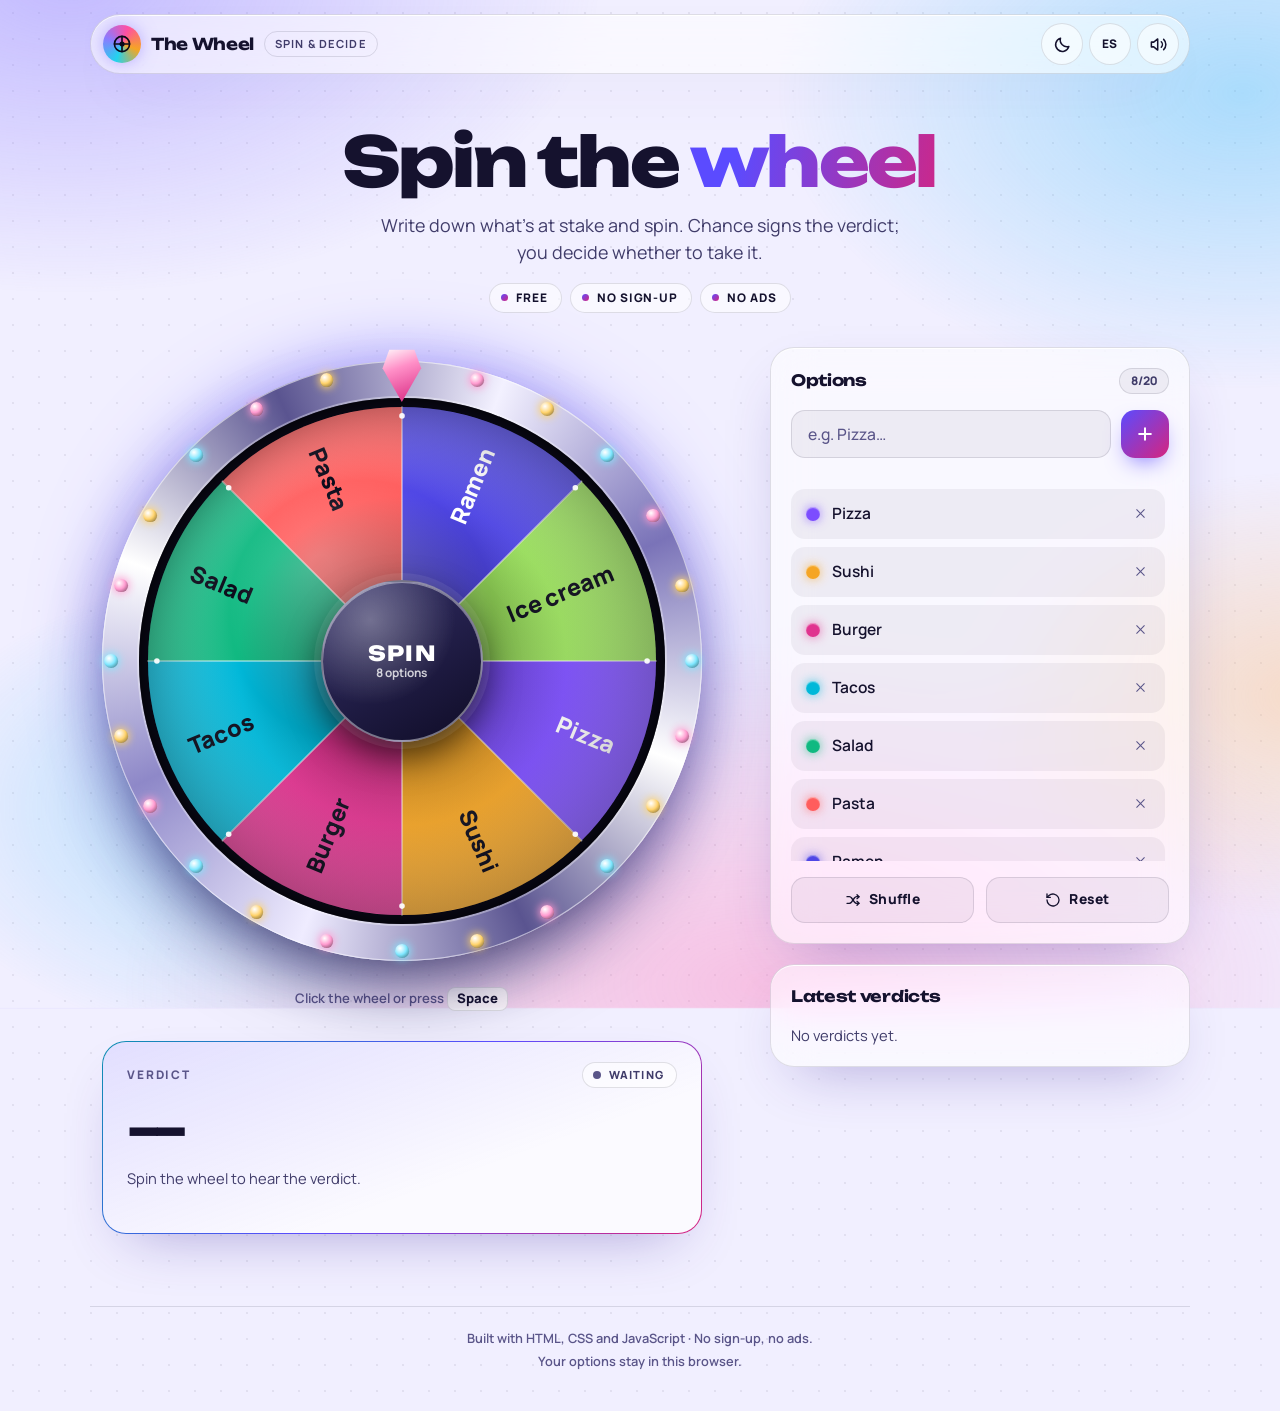
==== commit df7510eb: "Rediseño "Aurora": vidrio, aurora en movimiento y ruleta con bisel cromado - Nuevo sistema visual en" ====
--- a/en/index.html
+++ b/en/index.html
@@ -5,7 +5,7 @@
   <meta name="viewport" content="width=device-width, initial-scale=1" />
   <title>Spin the Wheel — Spin and decide</title>
   <meta name="description" content="Free random wheel spinner to decide what to eat, who pays, or anything else. Add your options, spin, and let chance choose. No sign-up." />
-  <meta name="theme-color" id="themeColor" content="#eceffb" />
+  <meta name="theme-color" id="themeColor" content="#f1efff" />
   <meta property="og:type" content="website" />
   <meta property="og:locale" content="en_US" />
   <meta property="og:title" content="Spin the Wheel — Spin and decide" />
@@ -25,11 +25,12 @@
       }
       document.documentElement.dataset.theme = theme;
       var meta = document.getElementById("themeColor");
-      if (meta) meta.setAttribute("content", theme === "night" ? "#0c0d16" : "#eceffb");
+      if (meta) meta.setAttribute("content", theme === "night" ? "#07060f" : "#f1efff");
     })();
   </script>
-  <link rel="icon" href="data:image/svg+xml,%3Csvg xmlns='http://www.w3.org/2000/svg' viewBox='0 0 64 64'%3E%3Crect x='3' y='3' width='58' height='58' rx='14' fill='%233a4bff' stroke='%2312131f' stroke-width='4'/%3E%3Ccircle cx='32' cy='33' r='17' fill='%23d7ff4a' stroke='%2312131f' stroke-width='4'/%3E%3Cpath d='M32 5l8 13H24z' fill='%23ff5b3a' stroke='%2312131f' stroke-width='3' stroke-linejoin='round'/%3E%3Ccircle cx='32' cy='33' r='4' fill='%2312131f'/%3E%3C/svg%3E" />
-  <link rel="preload" href="../assets/fonts/bricolage-latin.woff2" as="font" type="font/woff2" crossorigin />
+  <link rel="icon" href="data:image/svg+xml,%3Csvg xmlns='http://www.w3.org/2000/svg' viewBox='0 0 64 64'%3E%3Cdefs%3E%3CradialGradient id='g' cx='.3' cy='.25' r='1'%3E%3Cstop offset='0' stop-color='%23fff'/%3E%3Cstop offset='.35' stop-color='%23a99bff'/%3E%3Cstop offset='1' stop-color='%23ff4fa3'/%3E%3C/radialGradient%3E%3C/defs%3E%3Ccircle cx='32' cy='32' r='29' fill='url(%23g)'/%3E%3Ccircle cx='32' cy='32' r='12' fill='%230b0a1a'/%3E%3Cpath d='M32 4l7 12H25z' fill='%23fff'/%3E%3C/svg%3E" />
+  <link rel="preload" href="../assets/fonts/unbounded-latin.woff2" as="font" type="font/woff2" crossorigin />
+  <link rel="preload" href="../assets/fonts/manrope-latin.woff2" as="font" type="font/woff2" crossorigin />
   <link rel="stylesheet" href="../styles.css" />
 </head>
 <body>
@@ -37,13 +38,13 @@
   <canvas id="fx" class="fx" aria-hidden="true"></canvas>
 
   <div class="app">
-    <header class="masthead">
+    <header class="masthead glass">
       <a class="wordmark" href="index.html" aria-label="The Wheel, home">
         <span class="wordmark__badge">
-          <svg viewBox="0 0 32 32" fill="none" stroke="currentColor" stroke-width="2.2" stroke-linecap="round" aria-hidden="true">
-            <circle cx="16" cy="16" r="12" />
-            <circle cx="16" cy="16" r="3" fill="currentColor" />
-            <path d="M16 4v9M16 19v9M4 16h9M19 16h9" />
+          <svg viewBox="0 0 32 32" fill="none" stroke="currentColor" stroke-width="2.4" stroke-linecap="round" aria-hidden="true">
+            <circle cx="16" cy="16" r="11" />
+            <circle cx="16" cy="16" r="2.6" fill="currentColor" />
+            <path d="M16 5v8M16 19v8M5 16h8M19 16h8" />
           </svg>
         </span>
         <span class="wordmark__name" translate="no">The Wheel</span>
@@ -52,10 +53,10 @@
 
       <div class="masthead__actions">
         <button id="themeBtn" class="icon-btn theme-btn" type="button" title="Switch to night mode" aria-label="Switch to night mode" aria-pressed="false">
-          <svg class="icon-moon" viewBox="0 0 24 24" fill="none" stroke="currentColor" stroke-width="2" stroke-linecap="round" stroke-linejoin="round" aria-hidden="true">
+          <svg class="icon-moon" viewBox="0 0 24 24" fill="none" stroke="currentColor" stroke-width="1.9" stroke-linecap="round" stroke-linejoin="round" aria-hidden="true">
             <path d="M20 14.5A8.5 8.5 0 0 1 9.5 4a8.5 8.5 0 1 0 10.5 10.5Z" />
           </svg>
-          <svg class="icon-sun" viewBox="0 0 24 24" fill="none" stroke="currentColor" stroke-width="2" stroke-linecap="round" stroke-linejoin="round" aria-hidden="true">
+          <svg class="icon-sun" viewBox="0 0 24 24" fill="none" stroke="currentColor" stroke-width="1.9" stroke-linecap="round" stroke-linejoin="round" aria-hidden="true">
             <circle cx="12" cy="12" r="4.2" />
             <path d="M12 2v2.4M12 19.6V22M2 12h2.4M19.6 12H22M4.9 4.9l1.7 1.7M17.4 17.4l1.7 1.7M19.1 4.9l-1.7 1.7M6.6 17.4l-1.7 1.7" />
           </svg>
@@ -64,12 +65,12 @@
         <a class="lang-link" href="../index.html" hreflang="es" lang="es" aria-label="Cambiar a español (versión en español)">ES</a>
 
         <button id="soundBtn" class="icon-btn" type="button" title="Mute sound" aria-label="Mute sound" aria-pressed="false">
-          <svg class="icon-on" viewBox="0 0 24 24" fill="none" stroke="currentColor" stroke-width="2" stroke-linecap="round" stroke-linejoin="round" aria-hidden="true">
+          <svg class="icon-on" viewBox="0 0 24 24" fill="none" stroke="currentColor" stroke-width="1.9" stroke-linecap="round" stroke-linejoin="round" aria-hidden="true">
             <path d="M11 5 6 9H3v6h3l5 4V5Z" />
             <path d="M15.5 8.5a5 5 0 0 1 0 7" />
             <path d="M18.5 5.5a9 9 0 0 1 0 13" />
           </svg>
-          <svg class="icon-off" viewBox="0 0 24 24" fill="none" stroke="currentColor" stroke-width="2" stroke-linecap="round" stroke-linejoin="round" aria-hidden="true">
+          <svg class="icon-off" viewBox="0 0 24 24" fill="none" stroke="currentColor" stroke-width="1.9" stroke-linecap="round" stroke-linejoin="round" aria-hidden="true">
             <path d="M11 5 6 9H3v6h3l5 4V5Z" />
             <path d="m16 9 5 6M21 9l-5 6" />
           </svg>
@@ -93,6 +94,9 @@
       <section class="stage__wheel" aria-label="Wheel">
         <div class="plate">
           <div class="wheel" id="wheel">
+            <div class="wheel__glow" aria-hidden="true"></div>
+            <div class="bezel" aria-hidden="true"></div>
+            <div class="bulbs" id="bulbs" aria-hidden="true"></div>
             <canvas id="wheelCanvas" role="img" aria-label="Wheel"></canvas>
             <div class="pointer" aria-hidden="true"></div>
             <button id="spinBtn" class="hub" type="button" aria-label="Spin the wheel">
@@ -105,10 +109,8 @@
           <span class="caption__pointer">Click the wheel or press <kbd>Space</kbd></span>
           <span class="caption__touch">Tap the wheel to spin</span>
         </p>
-      </section>
 
-      <aside class="panel" aria-label="Wheel panel">
-        <section class="slip result" id="resultCard" data-state="idle">
+        <section class="slip result" id="resultCard" data-state="idle" aria-label="Verdict">
           <div class="slip__head">
             <span class="label">Verdict</span>
             <span class="status"><span class="dot"></span><span id="statusText">Waiting</span></span>
@@ -117,7 +119,9 @@
           <p class="result__meta" id="resultMeta">Spin the wheel to hear the verdict.</p>
           <p class="sr-only" id="resultLive" role="status" aria-live="polite" aria-atomic="true"></p>
         </section>
+      </section>
 
+      <aside class="panel" aria-label="Options and history">
         <section class="block">
           <div class="block__head">
             <h2 class="block__title" id="optionsTitle">Options</h2>
--- a/styles.css
+++ b/styles.css
@@ -1,97 +1,119 @@
 /* ============================================================================
-   La Ruleta — Pop
-   Bloques de color plano, trazo grueso y sombras duras. Grotesca variable para
-   los titulares, mono para las etiquetas. Claro por el día, tinta por la noche.
+   La Ruleta — Aurora
+   Escenario inmersivo: aurora en movimiento, paneles de vidrio, bisel cromado
+   con bombillas y una ruleta de gemas. Noche por defecto; día en pastel.
    ============================================================================ */
 
 /* ---------- Tipografía autoalojada ---------- */
 
 @font-face {
-  font-family: "Bricolage Grotesque";
+  font-family: "Unbounded";
+  font-style: normal;
+  font-weight: 400 900;
+  font-display: swap;
+  src: url("assets/fonts/unbounded-latin.woff2") format("woff2");
+  unicode-range: U+0000-00FF, U+0131, U+0152-0153, U+02BB-02BC, U+02C6, U+02DA, U+02DC, U+0304, U+0308, U+0329, U+2000-206F, U+20AC, U+2122, U+2191, U+2193, U+2212, U+2215, U+FEFF, U+FFFD;
+}
+
+@font-face {
+  font-family: "Unbounded";
+  font-style: normal;
+  font-weight: 400 900;
+  font-display: swap;
+  src: url("assets/fonts/unbounded-latin-ext.woff2") format("woff2");
+  unicode-range: U+0100-02BA, U+02BD-02C5, U+02C7-02CC, U+02CE-02D7, U+02DD-02FF, U+0304, U+0308, U+0329, U+1D00-1DBF, U+1E00-1E9F, U+1EF2-1EFF, U+2020, U+20A0-20AB, U+20AD-20C4, U+2113, U+2C60-2C7F, U+A720-A7FF;
+}
+
+@font-face {
+  font-family: "Manrope";
   font-style: normal;
   font-weight: 400 800;
   font-display: swap;
-  src: url("assets/fonts/bricolage-latin.woff2") format("woff2");
+  src: url("assets/fonts/manrope-latin.woff2") format("woff2");
   unicode-range: U+0000-00FF, U+0131, U+0152-0153, U+02BB-02BC, U+02C6, U+02DA, U+02DC, U+0304, U+0308, U+0329, U+2000-206F, U+20AC, U+2122, U+2191, U+2193, U+2212, U+2215, U+FEFF, U+FFFD;
 }
 
 @font-face {
-  font-family: "Bricolage Grotesque";
+  font-family: "Manrope";
   font-style: normal;
   font-weight: 400 800;
   font-display: swap;
-  src: url("assets/fonts/bricolage-latin-ext.woff2") format("woff2");
+  src: url("assets/fonts/manrope-latin-ext.woff2") format("woff2");
   unicode-range: U+0100-02BA, U+02BD-02C5, U+02C7-02CC, U+02CE-02D7, U+02DD-02FF, U+0304, U+0308, U+0329, U+1D00-1DBF, U+1E00-1E9F, U+1EF2-1EFF, U+2020, U+20A0-20AB, U+20AD-20C4, U+2113, U+2C60-2C7F, U+A720-A7FF;
 }
 
-@font-face {
-  font-family: "Space Mono";
-  font-style: normal;
-  font-weight: 400;
-  font-display: swap;
-  src: url("assets/fonts/space-mono-400-latin.woff2") format("woff2");
-  unicode-range: U+0000-00FF, U+0131, U+0152-0153, U+02BB-02BC, U+02C6, U+02DA, U+02DC, U+0304, U+0308, U+0329, U+2000-206F, U+20AC, U+2122, U+2191, U+2193, U+2212, U+2215, U+FEFF, U+FFFD;
-}
-
-@font-face {
-  font-family: "Space Mono";
-  font-style: normal;
-  font-weight: 700;
-  font-display: swap;
-  src: url("assets/fonts/space-mono-700-latin.woff2") format("woff2");
-  unicode-range: U+0000-00FF, U+0131, U+0152-0153, U+02BB-02BC, U+02C6, U+02DA, U+02DC, U+0304, U+0308, U+0329, U+2000-206F, U+20AC, U+2122, U+2191, U+2193, U+2212, U+2215, U+FEFF, U+FFFD;
-}
-
-/* ---------- Tokens: día ---------- */
+/* ---------- Tokens: día (amanecer en pastel) ---------- */
 
 :root {
   color-scheme: light;
 
-  --bg: #eceffb;
-  --surface: #ffffff;
-  --surface-2: #e1e5f7;
-  --ink: #12131f;
-  --ink-soft: #3b3e57;
-  --ink-mute: #565a7c;
-  --edge: #12131f;
-  --cast: #12131f;
-  --rule: rgba(18, 19, 31, 0.18);
-  --accent: #3a4bff;
-  --accent-ink: #ffffff;
-  --accent-deep: #2a37d6;
-  --pop: #d7ff4a;
-  --pop-ink: #12131f;
-  --coral: #ff5b3a;
-  --focus: #3a4bff;
-
-  --display: "Bricolage Grotesque", "Segoe UI", system-ui, -apple-system, sans-serif;
-  --mono: "Space Mono", ui-monospace, "SFMono-Regular", Consolas, monospace;
-
-  --app: 1160px;
+  --bg: #f1efff;
+  --surface: #fbfaff;
+  --text: #15122e;
+  --text-soft: #403c6a;
+  --text-mute: #5a5589;
+  --dot: rgba(21, 18, 46, 0.07);
+
+  --glass: rgba(255, 255, 255, 0.58);
+  --glass-strong: rgba(255, 255, 255, 0.82);
+  --glass-border: rgba(21, 18, 46, 0.12);
+  --glass-hi: rgba(255, 255, 255, 0.9);
+  --field: rgba(21, 18, 46, 0.05);
+  --card-shadow: 0 24px 60px -28px rgba(70, 50, 160, 0.45);
+
+  --accent: #5b4bff;
+  --accent-2: #0b8fb0;
+  --accent-3: #d6247f;
+  --btn-grad: linear-gradient(135deg, #5b4bff, #d6247f);
+  --on-btn: #ffffff;
+  --text-grad: linear-gradient(100deg, #5b4bff 10%, #d6247f 55%, #f08a1c 95%);
+  --focus: #5b4bff;
+
+  --aurora-a: rgba(139, 123, 255, 0.45);
+  --aurora-b: rgba(56, 189, 248, 0.38);
+  --aurora-c: rgba(255, 130, 190, 0.42);
+  --aurora-d: rgba(255, 190, 120, 0.4);
+
+  --display: "Unbounded", "Segoe UI", system-ui, sans-serif;
+  --sans: "Manrope", "Segoe UI", system-ui, -apple-system, sans-serif;
+
+  --app: 1180px;
   --gutter: clamp(16px, 3.4vw, 40px);
-  --radius: 10px;
-  --stroke: 2px;
-}
+  --radius: 24px;
+  --radius-sm: 14px;
+}
+
+/* ---------- Tokens: noche (aurora) ---------- */
 
 [data-theme="night"] {
   color-scheme: dark;
 
-  --bg: #0c0d16;
-  --surface: #171929;
-  --surface-2: #20233b;
-  --ink: #f1f2fb;
-  --ink-soft: #c6c9e6;
-  --ink-mute: #9b9fc8;
-  --edge: #f1f2fb;
-  --cast: #3a3f7a;
-  --rule: rgba(241, 242, 251, 0.16);
-  --accent: #8e9bff;
-  --accent-ink: #0c0d16;
-  --accent-deep: #a9b3ff;
-  --pop: #d7ff4a;
-  --pop-ink: #0c0d16;
-  --coral: #ff6b4a;
-  --focus: #d7ff4a;
+  --bg: #07060f;
+  --surface: #15132b;
+  --text: #f4f2ff;
+  --text-soft: #c5c2e6;
+  --text-mute: #9d99c8;
+  --dot: rgba(255, 255, 255, 0.06);
+
+  --glass: rgba(255, 255, 255, 0.055);
+  --glass-strong: rgba(255, 255, 255, 0.1);
+  --glass-border: rgba(255, 255, 255, 0.15);
+  --glass-hi: rgba(255, 255, 255, 0.28);
+  --field: rgba(255, 255, 255, 0.06);
+  --card-shadow: 0 30px 80px -30px rgba(0, 0, 0, 0.85);
+
+  --accent: #8b7bff;
+  --accent-2: #22d3ee;
+  --accent-3: #ff4fa3;
+  --btn-grad: linear-gradient(135deg, #22d3ee, #8b7bff 52%, #ff4fa3);
+  --on-btn: #0b0a1a;
+  --text-grad: linear-gradient(100deg, #22d3ee 5%, #a99bff 45%, #ff6fb5 95%);
+  --focus: #22d3ee;
+
+  --aurora-a: rgba(139, 123, 255, 0.42);
+  --aurora-b: rgba(34, 211, 238, 0.26);
+  --aurora-c: rgba(255, 79, 163, 0.28);
+  --aurora-d: rgba(139, 123, 255, 0.24);
 }
 
 /* ---------- Base ---------- */
@@ -102,8 +124,8 @@
 
 html {
   -webkit-text-size-adjust: 100%;
-  scrollbar-color: var(--ink-mute) transparent;
-  scroll-padding-top: 16px;
+  scrollbar-color: var(--text-mute) transparent;
+  scroll-padding-top: 88px;
 }
 
 @media (pointer: fine) {
@@ -111,20 +133,57 @@
 }
 
 body {
+  position: relative;
   margin: 0;
   min-height: 100svh;
   background-color: var(--bg);
-  background-image: radial-gradient(circle at 1px 1px, var(--rule) 1px, transparent 0);
-  background-size: 22px 22px;
-  color: var(--ink);
-  font-family: var(--display);
+  background-image: radial-gradient(var(--dot) 1px, transparent 1px);
+  background-size: 26px 26px;
+  color: var(--text);
+  font-family: var(--sans);
   font-size: 1rem;
   line-height: 1.5;
   -webkit-font-smoothing: antialiased;
   overflow-x: hidden;
 }
 
-::selection { background: var(--pop); color: var(--pop-ink); }
+/* Aurora: dos capas de color que derivan despacio detrás de todo. */
+body::before,
+body::after {
+  content: "";
+  position: fixed;
+  inset: -12%;
+  z-index: -1;
+  pointer-events: none;
+  will-change: transform;
+}
+
+body::before {
+  background:
+    radial-gradient(48% 40% at 14% 8%, var(--aurora-a), transparent 70%),
+    radial-gradient(42% 38% at 88% 18%, var(--aurora-b), transparent 70%),
+    radial-gradient(58% 44% at 58% 98%, var(--aurora-c), transparent 70%);
+  animation: drift-a 26s ease-in-out infinite alternate;
+}
+
+body::after {
+  background:
+    radial-gradient(34% 30% at 28% 82%, var(--aurora-b), transparent 72%),
+    radial-gradient(30% 28% at 92% 72%, var(--aurora-d), transparent 72%);
+  animation: drift-b 34s ease-in-out infinite alternate;
+}
+
+@keyframes drift-a {
+  from { transform: translate3d(-2%, 1%, 0) scale(1) rotate(0deg); }
+  to { transform: translate3d(3%, -2%, 0) scale(1.1) rotate(3deg); }
+}
+
+@keyframes drift-b {
+  from { transform: translate3d(2%, -1%, 0) scale(1.06) rotate(0deg); }
+  to { transform: translate3d(-3%, 3%, 0) scale(1) rotate(-3deg); }
+}
+
+::selection { background: var(--accent); color: #fff; }
 :focus-visible { outline: 3px solid var(--focus); outline-offset: 3px; }
 
 button,
@@ -143,7 +202,7 @@
 h1, h2 { margin: 0; }
 ul { margin: 0; padding: 0; list-style: none; }
 
-input { caret-color: var(--accent); }
+input { caret-color: var(--accent-2); }
 
 .sr-only {
   position: absolute;
@@ -162,14 +221,12 @@
   top: 12px;
   left: 12px;
   z-index: 100;
-  padding: 10px 16px;
-  border: var(--stroke) solid var(--edge);
-  border-radius: var(--radius);
-  background: var(--pop);
-  color: var(--pop-ink);
-  font-family: var(--mono);
-  font-size: 0.8rem;
-  font-weight: 700;
+  padding: 10px 18px;
+  border-radius: 999px;
+  background: var(--btn-grad);
+  color: var(--on-btn);
+  font-size: 0.85rem;
+  font-weight: 800;
   text-decoration: none;
   transform: translateY(-160%);
 }
@@ -185,6 +242,15 @@
   z-index: 50;
 }
 
+/* Superficie de vidrio compartida. */
+.glass {
+  border: 1px solid var(--glass-border);
+  background: var(--glass);
+  box-shadow: var(--card-shadow), inset 0 1px 0 var(--glass-hi);
+  -webkit-backdrop-filter: blur(22px) saturate(150%);
+  backdrop-filter: blur(22px) saturate(150%);
+}
+
 /* ---------- Estructura ---------- */
 
 .app {
@@ -193,16 +259,22 @@
   width: 100%;
   max-width: var(--app);
   margin: 0 auto;
-  padding: 18px var(--gutter) 40px;
+  padding: 14px var(--gutter) 40px;
 }
 
 /* ---------- Cabecera ---------- */
 
 .masthead {
+  position: sticky;
+  top: 12px;
+  z-index: 20;
   display: flex;
   align-items: center;
   justify-content: space-between;
   gap: 16px;
+  padding: 8px 10px 8px 12px;
+  border-radius: 999px;
+  animation: rise 0.7s cubic-bezier(0.2, 0.8, 0.2, 1) both;
 }
 
 .wordmark {
@@ -217,35 +289,33 @@
   display: grid;
   flex: none;
   place-items: center;
-  width: 42px;
-  height: 42px;
-  border: var(--stroke) solid var(--edge);
-  border-radius: var(--radius);
-  background: var(--accent);
-  box-shadow: 3px 3px 0 var(--cast);
-  color: var(--accent-ink);
-}
-
-.wordmark__badge svg { width: 26px; height: 26px; }
+  width: 38px;
+  height: 38px;
+  border-radius: 50%;
+  background: conic-gradient(from 200deg, #22d3ee, #8b7bff, #ff4fa3, #f5a524, #22d3ee);
+  box-shadow: 0 0 18px -2px rgba(139, 123, 255, 0.7);
+  color: #0b0a1a;
+}
+
+.wordmark__badge svg { width: 22px; height: 22px; }
 
 .wordmark__name {
-  font-size: 1.35rem;
-  font-weight: 800;
+  font-family: var(--display);
+  font-size: 1.02rem;
+  font-weight: 700;
   letter-spacing: -0.02em;
   line-height: 1;
   white-space: nowrap;
 }
 
 .wordmark__tag {
-  padding: 4px 8px;
-  border: var(--stroke) solid var(--edge);
+  padding: 4px 10px;
+  border: 1px solid var(--glass-border);
   border-radius: 999px;
-  background: var(--pop);
-  color: var(--pop-ink);
-  font-family: var(--mono);
-  font-size: 0.68rem;
+  color: var(--text-soft);
+  font-size: 0.7rem;
   font-weight: 700;
-  letter-spacing: 0.04em;
+  letter-spacing: 0.1em;
   text-transform: uppercase;
   white-space: nowrap;
 }
@@ -253,43 +323,40 @@
 .masthead__actions {
   display: flex;
   align-items: center;
-  gap: 8px;
+  gap: 6px;
 }
 
 .icon-btn,
 .lang-link {
   display: grid;
   place-items: center;
-  width: 44px;
-  height: 44px;
+  width: 42px;
+  height: 42px;
   padding: 0;
-  border: var(--stroke) solid var(--edge);
-  border-radius: var(--radius);
-  background: var(--surface);
-  box-shadow: 3px 3px 0 var(--cast);
-  color: var(--ink);
+  border: 1px solid var(--glass-border);
+  border-radius: 50%;
+  background: var(--glass);
+  color: var(--text);
   cursor: pointer;
-  transition: transform 0.12s ease, background-color 0.12s ease, box-shadow 0.12s ease;
-}
-
-.icon-btn svg { width: 20px; height: 20px; }
+  transition: transform 0.18s ease, background-color 0.18s ease, border-color 0.18s ease;
+}
+
+.icon-btn svg { width: 19px; height: 19px; }
 
 .lang-link {
-  font-family: var(--mono);
-  font-size: 0.78rem;
-  font-weight: 700;
-  letter-spacing: 0.04em;
+  font-size: 0.74rem;
+  font-weight: 800;
+  letter-spacing: 0.06em;
   text-decoration: none;
 }
 
 .icon-btn:hover,
-.lang-link:hover { background: var(--pop); color: var(--pop-ink); transform: translate(-1px, -1px); }
+.lang-link:hover { background: var(--glass-strong); border-color: var(--accent-2); transform: translateY(-1px); }
 
 .icon-btn:active,
-.lang-link:active { transform: translate(2px, 2px); box-shadow: 1px 1px 0 var(--cast); }
-
-.icon-btn[aria-pressed="true"] { background: var(--ink); color: var(--bg); }
-.icon-btn[aria-pressed="true"]:hover { background: var(--pop); color: var(--pop-ink); }
+.lang-link:active { transform: scale(0.94); }
+
+.icon-btn[aria-pressed="true"] { background: var(--glass-strong); border-color: var(--accent); }
 .icon-btn .icon-off { display: none; }
 .icon-btn[aria-pressed="true"] .icon-on { display: none; }
 .icon-btn[aria-pressed="true"] .icon-off { display: block; }
@@ -298,81 +365,96 @@
 [data-theme="night"] .icon-btn .icon-sun { display: block; }
 [data-theme="night"] .icon-btn .icon-moon { display: none; }
 
-/* El botón de tema marca "pulsado" en noche, pero ahí debe verse como el resto. */
-.theme-btn[aria-pressed="true"] { background: var(--surface); color: var(--ink); }
-.theme-btn[aria-pressed="true"]:hover { background: var(--pop); color: var(--pop-ink); }
-
 /* ---------- Titular ---------- */
 
 .hero {
   display: flex;
+  flex-direction: column;
+  align-items: center;
+  gap: 14px;
+  padding: clamp(28px, 5vw, 52px) 0 clamp(22px, 3vw, 34px);
+  text-align: center;
+}
+
+.hero__title {
+  max-width: 18ch;
+  font-family: var(--display);
+  font-size: clamp(2.1rem, 5.6vw, 4.3rem);
+  font-weight: 800;
+  line-height: 1.04;
+  letter-spacing: -0.04em;
+  text-wrap: balance;
+  animation: rise 0.8s 0.08s cubic-bezier(0.2, 0.8, 0.2, 1) both;
+}
+
+.hero__title em {
+  padding-right: 0.04em;
+  background: var(--text-grad);
+  background-size: 200% 100%;
+  -webkit-background-clip: text;
+  background-clip: text;
+  color: transparent;
+  font-style: normal;
+  animation: shimmer 7s ease-in-out infinite alternate;
+}
+
+@keyframes shimmer {
+  from { background-position: 0% 50%; }
+  to { background-position: 100% 50%; }
+}
+
+.hero__aside {
+  display: flex;
+  flex-direction: column;
+  align-items: center;
+  gap: 16px;
+  animation: rise 0.8s 0.16s cubic-bezier(0.2, 0.8, 0.2, 1) both;
+}
+
+.hero__lede {
+  max-width: 50ch;
+  color: var(--text-soft);
+  font-size: clamp(1rem, 1.5vw, 1.12rem);
+  line-height: 1.55;
+  text-wrap: pretty;
+}
+
+.hero__meta {
+  display: flex;
   flex-wrap: wrap;
-  align-items: flex-end;
-  justify-content: space-between;
-  gap: 14px 40px;
-  padding: clamp(24px, 4vw, 40px) 0 clamp(18px, 2.6vw, 28px);
-}
-
-.hero__title {
-  font-size: clamp(2.5rem, 7vw, 4.9rem);
+  justify-content: center;
+  gap: 8px;
+}
+
+.hero__meta span {
+  display: inline-flex;
+  align-items: center;
+  gap: 8px;
+  padding: 5px 13px 5px 11px;
+  border: 1px solid var(--glass-border);
+  border-radius: 999px;
+  background: var(--glass);
+  font-size: 0.74rem;
   font-weight: 800;
-  line-height: 0.92;
-  letter-spacing: -0.035em;
-  text-wrap: balance;
-}
-
-.hero__title em {
-  display: inline-block;
-  padding: 0 0.12em 0.04em;
-  border: var(--stroke) solid var(--edge);
-  border-radius: 0.18em;
-  background: var(--pop);
-  box-shadow: 0.06em 0.06em 0 var(--cast);
-  color: var(--pop-ink);
-  font-style: normal;
-  transform: rotate(-2deg);
-}
-
-.hero__aside {
-  display: flex;
-  flex-direction: column;
-  gap: 12px;
-  max-width: 34ch;
-}
-
-.hero__lede {
-  color: var(--ink-soft);
-  font-size: 1rem;
-  line-height: 1.5;
-  text-wrap: pretty;
-}
-
-.hero__meta {
-  display: flex;
-  flex-wrap: wrap;
-  gap: 8px;
-}
-
-.hero__meta span {
-  padding: 3px 10px;
-  border: var(--stroke) solid var(--edge);
-  border-radius: 999px;
-  background: var(--surface);
-  font-family: var(--mono);
-  font-size: 0.7rem;
-  font-weight: 700;
-  letter-spacing: 0.03em;
+  letter-spacing: 0.08em;
   text-transform: uppercase;
+}
+
+.hero__meta span::before {
+  content: "";
+  width: 7px;
+  height: 7px;
+  border-radius: 50%;
+  background: var(--btn-grad);
 }
 
 /* ---------- Escenario ---------- */
 
 .stage {
   display: grid;
-  grid-template-columns: minmax(0, 1fr) minmax(340px, 410px);
+  grid-template-columns: minmax(0, 1fr) minmax(340px, 420px);
   align-items: start;
   gap: clamp(28px, 4.4vw, 60px);
-  padding-top: 8px;
 }
 
 .stage__wheel {
@@ -384,9 +466,10 @@
 
 .plate {
   position: relative;
-  width: min(100%, 580px);
+  width: min(100%, 600px);
   margin: 0 auto;
-  padding: 10px 0 0;
+  padding-top: 14px;
+  animation: rise 0.9s 0.22s cubic-bezier(0.2, 0.8, 0.2, 1) both;
 }
 
 .wheel {
@@ -396,89 +479,173 @@
   isolation: isolate;
 }
 
+/* Halo de color que toma el tono del último veredicto. */
+.wheel__glow {
+  position: absolute;
+  inset: -14%;
+  z-index: -1;
+  border-radius: 50%;
+  background: radial-gradient(circle, color-mix(in oklab, var(--win, var(--accent)) 60%, transparent), transparent 64%);
+  opacity: 0.42;
+  pointer-events: none;
+  transition: opacity 0.6s ease;
+}
+
+.wheel.is-spinning .wheel__glow { opacity: 0.78; animation: glow 1.4s ease-in-out infinite alternate; }
+
+@keyframes glow {
+  from { transform: scale(0.96); }
+  to { transform: scale(1.04); }
+}
+
+/* Bisel cromado con pozo oscuro para la ruleta. */
+.bezel {
+  position: absolute;
+  inset: 0;
+  border-radius: 50%;
+  background: conic-gradient(from 20deg, #f3f1ff, #7a73b8, #ffffff, #5a5490, #efecff, #8e88c8, #ffffff, #5a5490, #f3f1ff);
+  box-shadow:
+    inset 0 0 0 1px rgba(255, 255, 255, 0.55),
+    0 40px 80px -30px rgba(0, 0, 0, 0.7),
+    0 0 90px -24px var(--win, var(--accent));
+}
+
+.bezel::after {
+  content: "";
+  position: absolute;
+  inset: 6.2%;
+  border-radius: 50%;
+  background: #0b0a1a;
+  box-shadow: inset 0 0 22px 4px rgba(0, 0, 0, 0.85), 0 0 0 2px rgba(255, 255, 255, 0.35);
+}
+
+.bulbs {
+  --period: 3s;
+  --step: calc(var(--period) / 24);
+  position: absolute;
+  inset: 0;
+  pointer-events: none;
+}
+
+.wheel.is-spinning .bulbs { --period: 0.72s; }
+
+.bulbs i {
+  --bulb: #ffd36b;
+  position: absolute;
+  width: 2.3%;
+  height: 2.3%;
+  border-radius: 50%;
+  background: radial-gradient(circle at 35% 30%, #ffffff, var(--bulb) 48%, color-mix(in oklab, var(--bulb) 55%, #000) 100%);
+  box-shadow: 0 0 8px 1px var(--bulb);
+  transform: translate(-50%, -50%);
+  animation: bulb var(--period) linear infinite;
+  animation-delay: calc(var(--i) * var(--step) * -1);
+}
+
+.bulbs i:nth-child(3n + 1) { --bulb: #7ee7ff; }
+.bulbs i:nth-child(3n + 2) { --bulb: #ff9bd0; }
+
+@keyframes bulb {
+  0%, 100% { opacity: 1; }
+  45% { opacity: 0.28; }
+}
+
 #wheelCanvas {
-  position: relative;
+  position: absolute;
+  inset: 7%;
   z-index: 1;
   display: block;
-  width: 100%;
-  height: 100%;
-  border-radius: 50%;
-  background: var(--surface);
-  box-shadow: 8px 8px 0 var(--cast);
+  width: 86%;
+  height: 86%;
+  border-radius: 50%;
   cursor: pointer;
 }
 
 .wheel.is-spinning #wheelCanvas { cursor: default; }
 
+/* Puntero: gema rosa con destello. */
 .pointer {
   position: absolute;
-  top: -14px;
+  top: -2.2%;
   left: 50%;
-  z-index: 3;
-  width: 38px;
-  height: 46px;
+  z-index: 4;
+  width: clamp(28px, 7%, 42px);
+  aspect-ratio: 34 / 44;
   transform: translateX(-50%);
-  background: var(--edge);
-  clip-path: polygon(0 0, 100% 0, 50% 100%);
-}
-
-.pointer::after {
-  content: "";
-  position: absolute;
-  inset: 5px 7px 12px;
-  background: var(--coral);
-  clip-path: polygon(0 0, 100% 0, 50% 100%);
+  background: linear-gradient(160deg, #ffffff 0%, #ff8fc7 38%, #d6247f 100%);
+  clip-path: polygon(50% 100%, 4% 38%, 20% 4%, 80% 4%, 96% 38%);
+  filter: drop-shadow(0 6px 8px rgba(0, 0, 0, 0.5));
 }
 
 .hub {
   position: absolute;
   top: 50%;
   left: 50%;
-  z-index: 2;
+  z-index: 3;
   display: flex;
   flex-direction: column;
   align-items: center;
   justify-content: center;
-  gap: 3px;
-  width: 30%;
+  gap: 4px;
+  width: 27%;
   aspect-ratio: 1;
   padding: 0 6px;
   transform: translate(-50%, -50%);
-  border: 3px solid var(--edge);
-  border-radius: 50%;
-  background: var(--pop);
-  box-shadow: 4px 4px 0 var(--cast);
-  color: var(--pop-ink);
+  border: 2px solid rgba(255, 255, 255, 0.42);
+  border-radius: 50%;
+  background:
+    radial-gradient(circle at 30% 24%, rgba(255, 255, 255, 0.34), transparent 52%),
+    linear-gradient(150deg, #34306a, #0f0c26);
+  box-shadow:
+    0 0 0 7px rgba(255, 255, 255, 0.07),
+    0 14px 34px rgba(0, 0, 0, 0.6),
+    inset 0 1px 0 rgba(255, 255, 255, 0.4);
+  color: #ffffff;
   cursor: pointer;
-  transition: transform 0.12s ease, background-color 0.12s ease;
-}
+  transition: transform 0.2s ease, border-color 0.2s ease;
+}
+
+/* Anillo que invita a girar. */
+.hub::before {
+  content: "";
+  position: absolute;
+  inset: -5%;
+  border: 2px solid var(--accent-2);
+  border-radius: 50%;
+  opacity: 0;
+  pointer-events: none;
+  animation: ping 2.6s ease-out infinite;
+}
+
+@keyframes ping {
+  0% { transform: scale(1); opacity: 0.8; }
+  70%, 100% { transform: scale(1.4); opacity: 0; }
+}
+
+.wheel.is-spinning .hub::before,
+.hub:disabled::before { animation: none; }
 
 .hub:hover:not(:disabled):not([aria-disabled="true"]) {
-  background: var(--coral);
-  color: #12131f;
-  transform: translate(calc(-50% - 1px), calc(-50% - 1px));
-}
-
-.hub:active:not(:disabled):not([aria-disabled="true"]) {
-  transform: translate(calc(-50% + 2px), calc(-50% + 2px));
-  box-shadow: 1px 1px 0 var(--cast);
-}
-
-.hub:disabled { cursor: default; background: var(--surface-2); color: var(--ink-mute); }
+  transform: translate(-50%, -50%) scale(1.05);
+  border-color: #ffffff;
+}
+
+.hub:active:not(:disabled):not([aria-disabled="true"]) { transform: translate(-50%, -50%) scale(0.96); }
+.hub:disabled { cursor: default; opacity: 0.6; }
 .hub[aria-disabled="true"] { cursor: default; }
-.wheel.is-spinning .hub { background: var(--surface); color: var(--ink); }
 
 .hub__label {
-  font-size: clamp(1rem, 2.6vw, 1.5rem);
+  font-family: var(--display);
+  font-size: clamp(0.78rem, 2.5vw, 1.3rem);
   font-weight: 800;
-  letter-spacing: -0.01em;
+  letter-spacing: 0.06em;
   line-height: 1;
   text-transform: uppercase;
 }
 
 .hub__sub {
-  font-family: var(--mono);
-  font-size: clamp(0.62rem, 1.1vw, 0.72rem);
+  color: rgba(255, 255, 255, 0.78);
+  font-size: clamp(0.62rem, 1.1vw, 0.74rem);
   font-weight: 700;
   line-height: 1;
   font-variant-numeric: tabular-nums;
@@ -489,10 +656,10 @@
   align-items: center;
   justify-content: center;
   gap: 8px;
-  margin-top: clamp(20px, 3vw, 28px);
-  color: var(--ink-soft);
-  font-family: var(--mono);
-  font-size: 0.74rem;
+  margin-top: clamp(18px, 3vw, 26px);
+  color: var(--text-mute);
+  font-size: 0.82rem;
+  font-weight: 600;
   line-height: 1.4;
 }
 
@@ -505,18 +672,119 @@
 
 kbd {
   display: inline-block;
-  padding: 1px 7px;
-  border: var(--stroke) solid var(--edge);
-  border-radius: 6px;
-  background: var(--surface);
-  box-shadow: 0 2px 0 var(--cast);
-  color: var(--ink);
+  padding: 1px 9px;
+  border: 1px solid var(--glass-border);
+  border-radius: 8px;
+  background: var(--glass-strong);
+  color: var(--text);
   font: inherit;
-  font-weight: 700;
-  line-height: 1.4;
-}
-
-/* ---------- Columna de veredicto ---------- */
+  font-weight: 800;
+  line-height: 1.5;
+}
+
+/* ---------- Veredicto ---------- */
+
+.slip {
+  position: relative;
+  width: min(100%, 600px);
+  margin-top: clamp(22px, 3vw, 30px);
+  padding: 20px 24px 22px;
+  border: 1.5px solid transparent;
+  border-radius: var(--radius);
+  background:
+    linear-gradient(160deg, color-mix(in oklab, var(--win, var(--accent)) 16%, transparent), transparent 65%) padding-box,
+    linear-gradient(var(--surface), var(--surface)) padding-box,
+    linear-gradient(135deg, var(--win, var(--accent-2)), var(--accent), var(--accent-3)) border-box;
+  box-shadow: var(--card-shadow), 0 0 0 0 transparent;
+  -webkit-backdrop-filter: blur(22px) saturate(150%);
+  backdrop-filter: blur(22px) saturate(150%);
+  scroll-margin-block: 24px;
+  transition: box-shadow 0.5s ease;
+  animation: rise 0.9s 0.3s cubic-bezier(0.2, 0.8, 0.2, 1) both;
+}
+
+.slip[data-state="done"] {
+  box-shadow: var(--card-shadow), 0 0 64px -12px var(--win, var(--accent));
+}
+
+.slip__head {
+  display: flex;
+  align-items: center;
+  justify-content: space-between;
+  gap: 12px;
+}
+
+.label {
+  color: var(--text-mute);
+  font-size: 0.74rem;
+  font-weight: 800;
+  letter-spacing: 0.16em;
+  text-transform: uppercase;
+}
+
+.status {
+  display: inline-flex;
+  align-items: center;
+  gap: 8px;
+  padding: 4px 12px 4px 10px;
+  border: 1px solid var(--glass-border);
+  border-radius: 999px;
+  background: var(--glass);
+  color: var(--text-soft);
+  font-size: 0.7rem;
+  font-weight: 800;
+  letter-spacing: 0.1em;
+  text-transform: uppercase;
+}
+
+.status .dot {
+  width: 8px;
+  height: 8px;
+  border-radius: 50%;
+  background: var(--text-mute);
+}
+
+.result[data-state="spinning"] .status .dot {
+  background: var(--accent-3);
+  box-shadow: 0 0 10px var(--accent-3);
+  animation: blink 0.7s steps(2, jump-none) infinite;
+}
+
+.result[data-state="done"] .status .dot {
+  background: var(--win, var(--accent-2));
+  box-shadow: 0 0 10px var(--win, var(--accent-2));
+}
+
+@keyframes blink {
+  0%, 100% { opacity: 1; }
+  50% { opacity: 0.25; }
+}
+
+.result__value {
+  min-height: 1.1em;
+  margin: 16px 0 8px;
+  font-family: var(--display);
+  font-size: clamp(1.9rem, 4.6vw, 3.1rem);
+  font-weight: 800;
+  line-height: 1.08;
+  letter-spacing: -0.035em;
+  overflow-wrap: anywhere;
+  text-wrap: balance;
+}
+
+.result__value.is-win {
+  text-shadow: 0 0 34px color-mix(in oklab, var(--win, var(--accent)) 55%, transparent);
+}
+
+.result__meta {
+  max-width: 44ch;
+  min-height: 3em;
+  color: var(--text-soft);
+  font-size: 0.92rem;
+  line-height: 1.55;
+}
+
+/* ---------- Panel ---------- */
 
 .panel {
   display: flex;
@@ -525,130 +793,42 @@
   min-width: 0;
 }
 
-.slip,
 .block {
-  padding: 16px 18px 18px;
-  border: var(--stroke) solid var(--edge);
-  border-radius: calc(var(--radius) + 4px);
-  background: var(--surface);
-  box-shadow: 5px 5px 0 var(--cast);
-}
-
-.slip {
-  scroll-margin-block: 24px;
-  background: var(--accent);
-  color: var(--accent-ink);
-}
-
-.slip__head {
+  padding: 20px;
+  border: 1px solid var(--glass-border);
+  border-radius: var(--radius);
+  background: var(--glass);
+  box-shadow: var(--card-shadow), inset 0 1px 0 var(--glass-hi);
+  -webkit-backdrop-filter: blur(22px) saturate(150%);
+  backdrop-filter: blur(22px) saturate(150%);
+  animation: rise 0.9s 0.34s cubic-bezier(0.2, 0.8, 0.2, 1) both;
+}
+
+.block + .block { animation-delay: 0.42s; }
+
+.block__head {
   display: flex;
   align-items: center;
   justify-content: space-between;
   gap: 12px;
-}
-
-.label {
-  font-family: var(--mono);
-  font-size: 0.72rem;
+  margin-bottom: 16px;
+}
+
+.block__title {
+  font-family: var(--display);
+  font-size: 0.98rem;
   font-weight: 700;
-  letter-spacing: 0.08em;
-  text-transform: uppercase;
-}
-
-.status {
-  display: inline-flex;
-  align-items: center;
-  gap: 7px;
-  padding: 3px 10px;
-  border: var(--stroke) solid var(--edge);
+  letter-spacing: -0.02em;
+}
+
+.count {
+  padding: 3px 11px;
+  border: 1px solid var(--glass-border);
   border-radius: 999px;
-  background: var(--surface);
-  color: var(--ink);
-  font-family: var(--mono);
-  font-size: 0.68rem;
-  font-weight: 700;
-  letter-spacing: 0.04em;
-  text-transform: uppercase;
-}
-
-.status .dot {
-  width: 8px;
-  height: 8px;
-  border-radius: 50%;
-  background: var(--ink-mute);
-}
-
-.result[data-state="spinning"] .status .dot {
-  background: var(--coral);
-  animation: blink 0.8s steps(2, jump-none) infinite;
-}
-
-.result[data-state="done"] .status .dot { background: var(--win, var(--accent)); box-shadow: 0 0 0 1.5px var(--edge); }
-
-@keyframes blink {
-  0%, 100% { opacity: 1; }
-  50% { opacity: 0.2; }
-}
-
-.result__value {
-  position: relative;
-  min-height: 1.05em;
-  margin: 16px 0 8px;
-  font-size: clamp(2.1rem, 3.4vw, 2.9rem);
+  background: var(--field);
+  color: var(--text-soft);
+  font-size: 0.74rem;
   font-weight: 800;
-  line-height: 1;
-  letter-spacing: -0.03em;
-  overflow-wrap: anywhere;
-  text-wrap: balance;
-}
-
-.result__value::after {
-  content: "";
-  display: block;
-  width: 64px;
-  height: 8px;
-  margin-top: 12px;
-  border: var(--stroke) solid var(--edge);
-  border-radius: 999px;
-  background: var(--win, var(--surface));
-  opacity: 0;
-  transition: opacity 0.2s ease;
-}
-
-.result__value.is-win::after { opacity: 1; }
-
-.result__meta {
-  max-width: 34ch;
-  min-height: 3em;
-  font-size: 0.86rem;
-  line-height: 1.5;
-  opacity: 0.92;
-}
-
-/* ---------- Bloques ---------- */
-
-.block__head {
-  display: flex;
-  align-items: center;
-  justify-content: space-between;
-  gap: 12px;
-  margin-bottom: 14px;
-}
-
-.block__title {
-  font-size: 1.15rem;
-  font-weight: 800;
-  letter-spacing: -0.02em;
-}
-
-.count {
-  padding: 2px 9px;
-  border: var(--stroke) solid var(--edge);
-  border-radius: 999px;
-  background: var(--surface-2);
-  font-family: var(--mono);
-  font-size: 0.72rem;
-  font-weight: 700;
   font-variant-numeric: tabular-nums;
 }
 
@@ -661,18 +841,19 @@
 .add-form input {
   width: 100%;
   height: 48px;
-  padding: 0 14px;
-  border: var(--stroke) solid var(--edge);
-  border-radius: var(--radius);
-  background: var(--surface-2);
-  color: var(--ink);
+  padding: 0 16px;
+  border: 1px solid var(--glass-border);
+  border-radius: var(--radius-sm);
+  background: var(--field);
+  color: var(--text);
   font-size: 0.98rem;
-  font-weight: 500;
-}
-
-.add-form input::placeholder { color: var(--ink-mute); opacity: 1; }
-.add-form input:focus-visible { outline-offset: 2px; background: var(--surface); }
-.add-form input[aria-invalid="true"] { border-color: var(--coral); }
+  font-weight: 600;
+  transition: border-color 0.18s ease, background-color 0.18s ease;
+}
+
+.add-form input::placeholder { color: var(--text-mute); opacity: 1; font-weight: 500; }
+.add-form input:focus-visible { outline-offset: 2px; border-color: var(--focus); background: var(--glass-strong); }
+.add-form input[aria-invalid="true"] { border-color: var(--accent-3); }
 .add-form input:read-only { opacity: 0.6; }
 
 .add-form button {
@@ -681,65 +862,67 @@
   width: 48px;
   height: 48px;
   padding: 0;
-  border: var(--stroke) solid var(--edge);
-  border-radius: var(--radius);
-  background: var(--pop);
-  box-shadow: 3px 3px 0 var(--cast);
-  color: var(--pop-ink);
+  border: 0;
+  border-radius: var(--radius-sm);
+  background: var(--btn-grad);
+  box-shadow: 0 10px 24px -10px var(--accent);
+  color: var(--on-btn);
   cursor: pointer;
-  transition: transform 0.12s ease, background-color 0.12s ease;
+  transition: transform 0.18s ease, filter 0.18s ease;
 }
 
 .add-form button svg { width: 20px; height: 20px; }
-.add-form button:hover:not(:disabled) { background: var(--coral); transform: translate(-1px, -1px); }
-.add-form button:active:not(:disabled) { transform: translate(2px, 2px); box-shadow: 1px 1px 0 var(--cast); }
+.add-form button:hover:not(:disabled) { filter: brightness(1.12); transform: translateY(-1px); }
+.add-form button:active:not(:disabled) { transform: scale(0.94); }
 .add-form button:disabled { opacity: 0.45; box-shadow: none; cursor: default; }
 
 .field-hint {
-  min-height: 1.4em;
-  margin: 6px 2px 4px;
-  color: var(--ink-soft);
-  font-family: var(--mono);
-  font-size: 0.72rem;
+  min-height: 1.5em;
+  margin: 6px 2px 6px;
+  color: var(--text-mute);
+  font-size: 0.8rem;
+  font-weight: 600;
   line-height: 1.4;
 }
 
-.field-hint.is-error { color: var(--ink); font-weight: 700; }
-.field-hint.is-error::before { content: "! "; color: var(--coral); }
+.field-hint.is-error { color: var(--text); }
+.field-hint.is-error::before { content: "! "; color: var(--accent-3); font-weight: 800; }
 
 .options {
   display: grid;
   gap: 8px;
-  max-height: 384px;
-  padding: 2px 4px 4px 2px;
+  max-height: 372px;
+  padding-right: 4px;
   overflow-y: auto;
   overscroll-behavior: contain;
+  scrollbar-width: thin;
 }
 
 .option {
   display: grid;
   grid-template-columns: 14px minmax(0, 1fr) 36px;
   align-items: center;
-  gap: 10px;
-  padding: 6px 6px 6px 12px;
-  border: var(--stroke) solid var(--edge);
-  border-radius: var(--radius);
-  background: var(--surface);
-}
-
-.option:hover { background: var(--surface-2); }
+  gap: 12px;
+  padding: 6px 6px 6px 14px;
+  border: 1px solid transparent;
+  border-radius: var(--radius-sm);
+  background: var(--field);
+  transition: background-color 0.18s ease, border-color 0.18s ease;
+}
+
+.option:hover { background: var(--glass-strong); border-color: var(--glass-border); }
 
 .option__dot {
   width: 14px;
   height: 14px;
-  border: var(--stroke) solid var(--edge);
-  border-radius: 50%;
-  background: var(--c, var(--ink));
+  border-radius: 50%;
+  background: var(--c, var(--accent));
+  box-shadow: 0 0 12px -1px var(--c, var(--accent)), inset 0 1px 1px rgba(255, 255, 255, 0.5);
 }
 
 .option__label {
   overflow: hidden;
-  font-size: 0.96rem;
+  font-size: 0.97rem;
   font-weight: 600;
   line-height: 1.35;
   text-overflow: ellipsis;
@@ -753,23 +936,23 @@
   height: 36px;
   padding: 0;
   border: 0;
-  border-radius: 8px;
+  border-radius: 10px;
   background: transparent;
-  color: var(--ink-mute);
+  color: var(--text-mute);
   cursor: pointer;
-  transition: background-color 0.12s ease, color 0.12s ease;
+  transition: background-color 0.18s ease, color 0.18s ease;
 }
 
 .option__remove svg { width: 13px; height: 13px; }
-.option__remove:hover:not(:disabled) { background: var(--coral); color: #12131f; }
+.option__remove:hover:not(:disabled) { background: color-mix(in oklab, var(--accent-3) 22%, transparent); color: var(--text); }
 .option__remove:disabled { opacity: 0.35; cursor: default; }
 
 .options-empty {
-  padding: 16px;
-  border: var(--stroke) dashed var(--edge);
-  border-radius: var(--radius);
-  color: var(--ink-soft);
-  font-size: 0.9rem;
+  padding: 18px;
+  border: 1px dashed var(--glass-border);
+  border-radius: var(--radius-sm);
+  color: var(--text-soft);
+  font-size: 0.92rem;
   line-height: 1.5;
 }
 
@@ -785,27 +968,24 @@
   align-items: center;
   justify-content: center;
   gap: 8px;
-  height: 44px;
-  padding: 0 12px;
-  border: var(--stroke) solid var(--edge);
-  border-radius: var(--radius);
-  background: var(--surface);
-  box-shadow: 3px 3px 0 var(--cast);
-  color: var(--ink);
-  font-family: var(--mono);
-  font-size: 0.76rem;
-  font-weight: 700;
-  letter-spacing: 0.03em;
-  text-transform: uppercase;
+  height: 46px;
+  padding: 0 14px;
+  border: 1px solid var(--glass-border);
+  border-radius: var(--radius-sm);
+  background: var(--field);
+  color: var(--text);
+  font-size: 0.86rem;
+  font-weight: 800;
+  letter-spacing: 0.02em;
   white-space: nowrap;
   cursor: pointer;
-  transition: transform 0.12s ease, background-color 0.12s ease;
+  transition: transform 0.18s ease, background-color 0.18s ease, border-color 0.18s ease;
 }
 
 .btn svg { width: 16px; height: 16px; }
-.btn:hover:not(:disabled) { background: var(--pop); color: var(--pop-ink); transform: translate(-1px, -1px); }
-.btn:active:not(:disabled) { transform: translate(2px, 2px); box-shadow: 1px 1px 0 var(--cast); }
-.btn:disabled { opacity: 0.45; box-shadow: none; cursor: default; }
+.btn:hover:not(:disabled) { background: var(--glass-strong); border-color: var(--accent-2); transform: translateY(-1px); }
+.btn:active:not(:disabled) { transform: scale(0.97); }
+.btn:disabled { opacity: 0.45; cursor: default; }
 
 /* ---------- Historial ---------- */
 
@@ -820,22 +1000,22 @@
   align-items: center;
   gap: 8px;
   max-width: 100%;
-  padding: 4px 12px 4px 8px;
-  border: var(--stroke) solid var(--edge);
+  padding: 5px 13px 5px 9px;
+  border: 1px solid var(--glass-border);
   border-radius: 999px;
-  background: var(--surface);
-  font-size: 0.84rem;
-  font-weight: 600;
+  background: var(--field);
+  font-size: 0.86rem;
+  font-weight: 700;
   line-height: 1.3;
 }
 
 .chip__dot {
   flex: none;
-  width: 12px;
-  height: 12px;
-  border: var(--stroke) solid var(--edge);
-  border-radius: 50%;
-  background: var(--c, var(--ink));
+  width: 11px;
+  height: 11px;
+  border-radius: 50%;
+  background: var(--c, var(--accent));
+  box-shadow: 0 0 10px -1px var(--c, var(--accent));
 }
 
 .chip > span:last-child {
@@ -845,8 +1025,8 @@
 }
 
 .history-empty {
-  color: var(--ink-soft);
-  font-size: 0.9rem;
+  color: var(--text-soft);
+  font-size: 0.92rem;
   line-height: 1.5;
 }
 
@@ -854,16 +1034,16 @@
 
 .colophon {
   display: flex;
-  align-items: baseline;
-  justify-content: space-between;
-  flex-wrap: wrap;
-  gap: 6px 32px;
-  margin-top: clamp(40px, 6vw, 64px);
-  padding-top: 16px;
-  border-top: var(--stroke) solid var(--edge);
-  color: var(--ink-soft);
-  font-family: var(--mono);
-  font-size: 0.72rem;
+  flex-direction: column;
+  align-items: center;
+  gap: 4px;
+  margin-top: clamp(44px, 6vw, 72px);
+  padding-top: 22px;
+  border-top: 1px solid var(--glass-border);
+  color: var(--text-mute);
+  font-size: 0.8rem;
+  font-weight: 600;
+  text-align: center;
 }
 
 .colophon p { text-wrap: pretty; }
@@ -876,19 +1056,20 @@
   left: 50%;
   z-index: 60;
   max-width: calc(100% - 32px);
-  padding: 10px 18px;
-  transform: translate(-50%, 12px);
-  border: var(--stroke) solid var(--edge);
+  padding: 11px 20px;
+  transform: translate(-50%, 14px);
+  border: 1px solid var(--glass-border);
   border-radius: 999px;
-  background: var(--pop);
-  box-shadow: 4px 4px 0 var(--cast);
-  color: var(--pop-ink);
-  font-family: var(--mono);
-  font-size: 0.8rem;
+  background: var(--glass-strong);
+  -webkit-backdrop-filter: blur(22px) saturate(150%);
+  backdrop-filter: blur(22px) saturate(150%);
+  box-shadow: var(--card-shadow);
+  color: var(--text);
+  font-size: 0.88rem;
   font-weight: 700;
   opacity: 0;
   pointer-events: none;
-  transition: opacity 0.2s ease, transform 0.2s ease;
+  transition: opacity 0.22s ease, transform 0.22s ease;
 }
 
 .toast.is-visible { opacity: 1; transform: translate(-50%, 0); }
@@ -901,58 +1082,63 @@
   max-width: calc(100% - 32px);
   padding: 11px 18px;
   transform: translateX(-50%);
-  border: var(--stroke) solid var(--edge);
-  border-radius: var(--radius);
-  background: var(--ink);
+  border-radius: var(--radius-sm);
+  background: var(--text);
   color: var(--bg);
   font-size: 0.9rem;
+  font-weight: 700;
   text-align: center;
 }
 
+@keyframes rise {
+  from { opacity: 0; transform: translateY(18px); }
+  to { opacity: 1; transform: none; }
+}
+
 /* ---------- Responsive ---------- */
 
 @media (max-width: 1020px) {
-  .hero { align-items: flex-start; }
   .stage { grid-template-columns: 1fr; }
-  .panel { width: 100%; max-width: 580px; margin: 0 auto; }
+  .panel { width: 100%; max-width: 600px; margin: 0 auto; }
+}
+
+@media (max-width: 760px) {
+  .wordmark__tag { display: none; }
 }
 
 @media (max-width: 640px) {
-  .app { padding: 14px 16px 32px; }
-  .wordmark__tag { display: none; }
-  .masthead__actions { gap: 6px; }
+  .app { padding: 10px 14px 32px; }
+  .masthead { top: 8px; padding: 6px 8px 6px 10px; }
+  .masthead__actions { gap: 4px; }
   .icon-btn,
-  .lang-link { width: 42px; height: 42px; }
-  .hero { padding-top: 24px; }
-  .hero__aside { max-width: none; }
-  .plate { padding-top: 14px; }
-  #wheelCanvas { box-shadow: 5px 5px 0 var(--cast); }
-  .pointer { top: -12px; width: 30px; height: 38px; }
-  .pointer::after { inset: 4px 6px 10px; }
-  .slip,
-  .block { padding: 14px 14px 16px; box-shadow: 4px 4px 0 var(--cast); }
+  .lang-link { width: 40px; height: 40px; }
+  .hero { padding-top: 28px; gap: 12px; }
+  .slip { padding: 16px 18px 18px; }
+  .block { padding: 16px; }
   .options { max-height: none; }
-  .colophon { flex-direction: column; }
+  .bulbs i { box-shadow: 0 0 5px 1px var(--bulb); }
 }
 
 @media (prefers-reduced-motion: reduce) {
   *,
   *::before,
   *::after {
-    animation-duration: 0.01ms !important;
-    animation-iteration-count: 1 !important;
+    animation: none !important;
     transition-duration: 0.01ms !important;
     scroll-behavior: auto !important;
   }
+
+  .bulbs i { opacity: 0.9; }
 }
 
 @media (forced-colors: active) {
+  .glass,
+  .block,
+  .slip,
   .icon-btn,
   .lang-link,
   .btn,
-  .slip,
-  .block,
   .hub,
-  .add-form button { border: 2px solid CanvasText; }
-  .hero__title em { background: Canvas; color: CanvasText; border-color: CanvasText; }
-}
+  .add-form button { border: 1px solid CanvasText; }
+  .hero__title em { background: none; color: CanvasText; }
+}
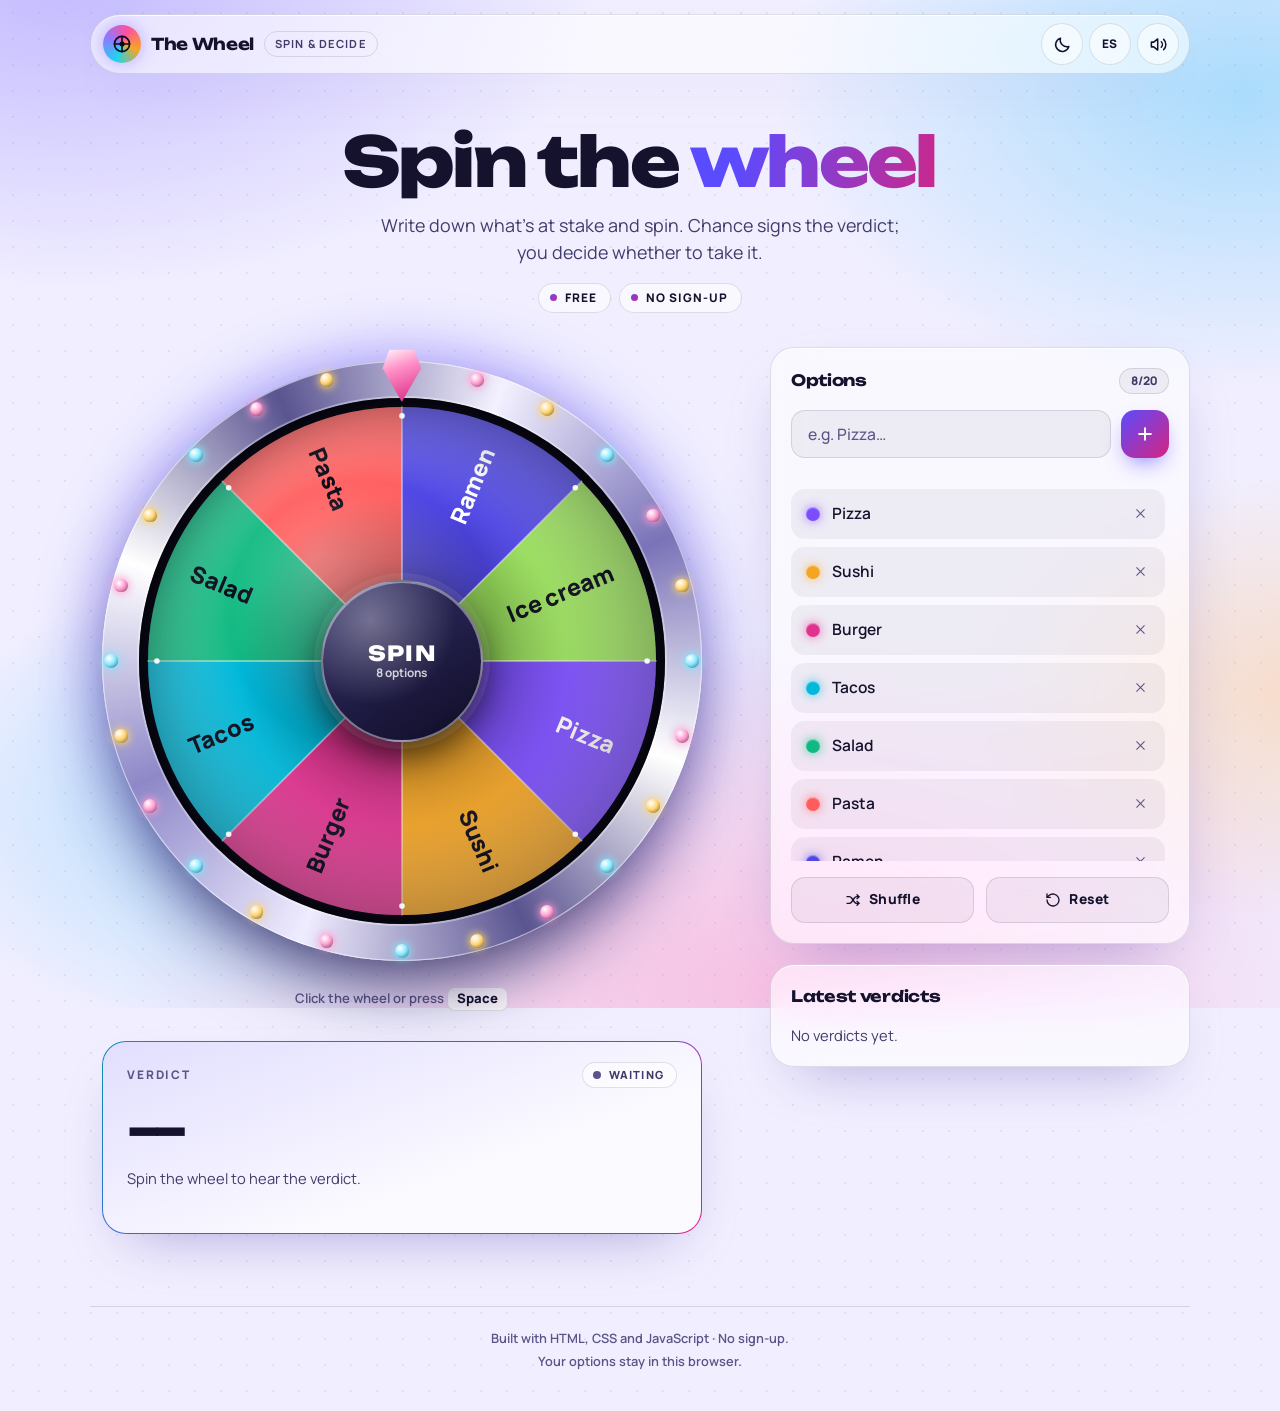
==== commit 1b47f76b: "Quita el mensaje "Sin anuncios" / "No ads" de la página Se retira del hero, del pie y de la descripc" ====
--- a/en/index.html
+++ b/en/index.html
@@ -9,7 +9,7 @@
   <meta property="og:type" content="website" />
   <meta property="og:locale" content="en_US" />
   <meta property="og:title" content="Spin the Wheel — Spin and decide" />
-  <meta property="og:description" content="Add your options, spin the wheel, and let chance choose. Free, no sign-up and no ads." />
+  <meta property="og:description" content="Add your options, spin the wheel, and let chance choose. Free, no sign-up." />
   <link rel="alternate" hreflang="es" href="../index.html" />
   <link rel="alternate" hreflang="en" href="index.html" />
   <script>
@@ -85,7 +85,6 @@
         <p class="hero__meta">
           <span>Free</span>
           <span>No sign-up</span>
-          <span>No ads</span>
         </p>
       </div>
     </div>
@@ -172,7 +171,7 @@
     </main>
 
     <footer class="colophon">
-      <p>Built with HTML, CSS and JavaScript · No sign-up, no ads.</p>
+      <p>Built with HTML, CSS and JavaScript · No sign-up.</p>
       <p>Your options stay in this browser.</p>
     </footer>
   </div>
